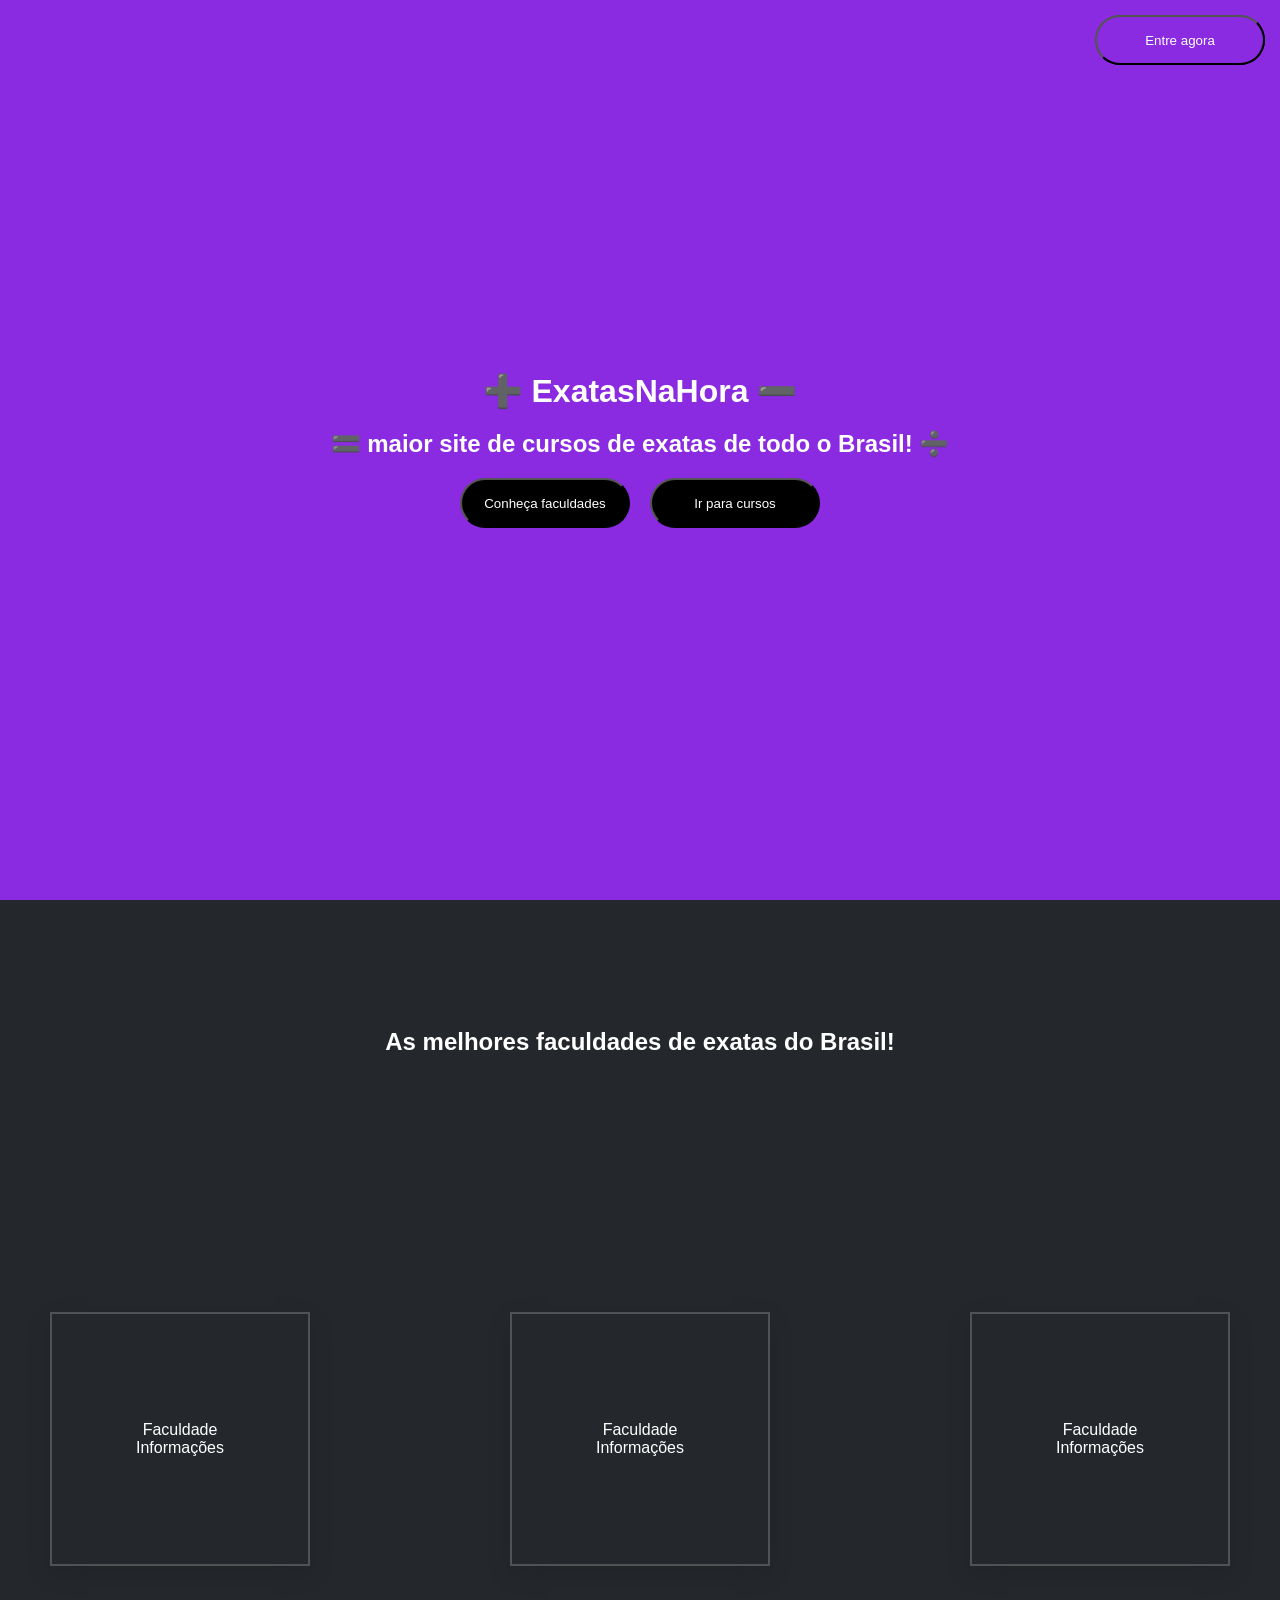
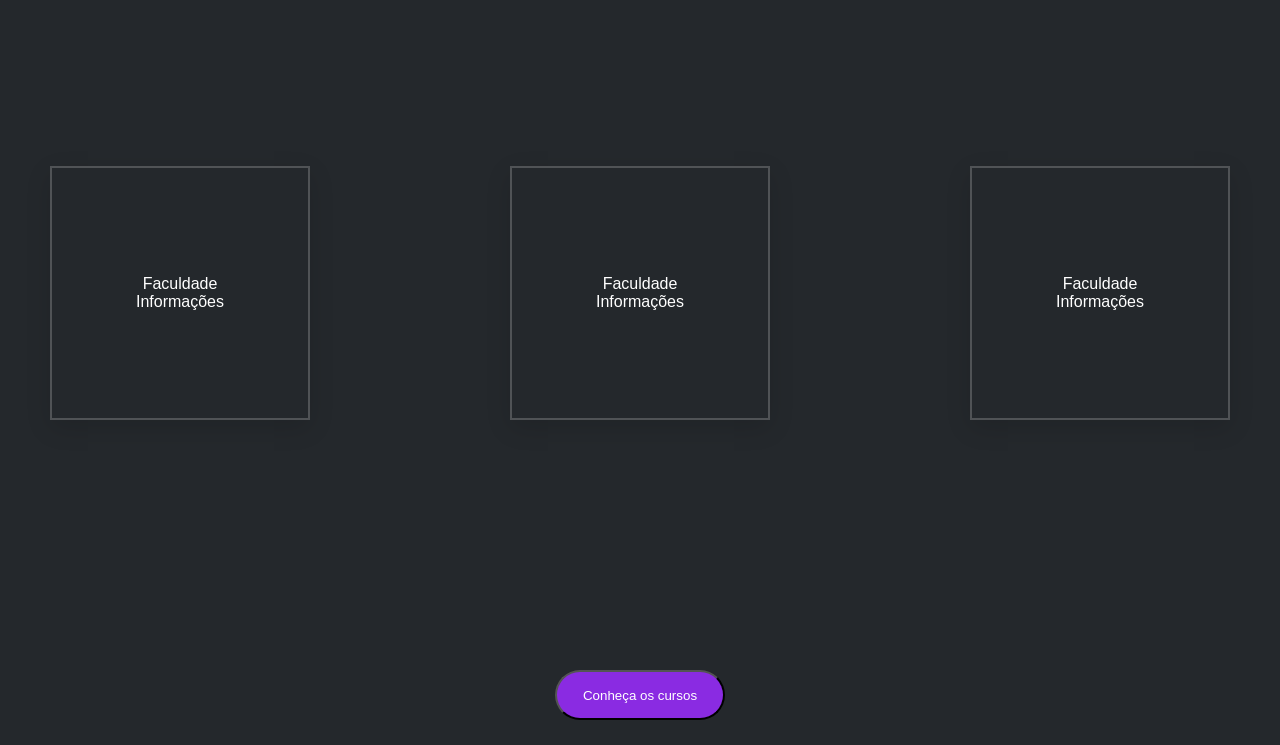
==== index.html @ 0550f42b "Vercionando site já começado" ====
<!DOCTYPE html>
<html lang="pt-br">
<head>
    <meta charset="UTF-8">
    <meta name="viewport" content="width=device-width, initial-scale=1.0">
    <title>ExatasNaHora</title>
    <link rel="stylesheet" href="style.css">
</head>
<body>
    <div class="inicio-index">
        <h1>&#x2795 ExatasNaHora &#x2796</h1>
        <h2>&#x1F7F0 maior site de cursos de exatas de todo o Brasil! &#x2797</h2>

        <div class="btns-inicio">
            <button onclick="rolarParaBaixo()" class="btn-para-lista-faculdades">Conheça faculdades</button>
            <button class="btn-para-login">Entre agora</button>
            <a href="cursos.html"><button onclick="rolarParaBaixo()" class="btn-para-cursos">Ir para cursos</button></a>
        </div>
    </div>

    <div id="destino"></div>

    <section class="seçao-faculdades">
        <h2>As melhores faculdades de exatas do Brasil!</h2>
        
        <div class="div-faculdades">
            <div class="div-cards-faculdades">
                <p>Faculdade</p>
                <p>Informações</p>
            </div>
            <div class="div-cards-faculdades">
                <p>Faculdade</p>
                <p>Informações</p>
            </div>
            <div class="div-cards-faculdades">
                <p>Faculdade</p>
                <p>Informações</p>
            </div>
            <div class="div-cards-faculdades">
                <p>Faculdade</p>
                <p>Informações</p>
            </div>
            <div class="div-cards-faculdades">
                <p>Faculdade</p>
                <p>Informações</p>
            </div>
            <div class="div-cards-faculdades">
                <p>Faculdade</p>
                <p>Informações</p>
            </div>
        </div>
    </section>

    <div class="fim-index">
        <div class="btns-fim">
            <a href="cursos.html"><button class="btn-conheca-cursos">Conheça os cursos</button></a>
            <button class="btn-para-login">Entre agora</button>
        </div>
    </div>

    <script src="script.js"></script>
</body>
</html>
---- style.css ----
/* Todos os elementos*/
*{
    margin: 0;
    padding: 0;
    color: white;
    font-family: 'Franklin Gothic Medium', 'Arial Narrow', Arial, sans-serif;
}
body{
    background-color: rgb(36, 40, 44);
}
/*-------------------------------------------------------INICIO E FIM-------------------------------------------------------*/
.inicio-index,
.inicio-cursos{
    display: flex;
    align-items: center;
    justify-content: center;
    flex-direction: column;
    gap: 20px;
    font-family: 'Franklin Gothic Medium', 'Arial Narrow', Arial, sans-serif;

    /* Faz com que o inicio roxo ocupe toda a tela*/
    width: 100%;
    min-height: 100vh;
    
    background-color: blueviolet;
}
.fim-index{
    display: flex;
    align-items: center;
    justify-content: center;
    margin-top: 250px;
    margin-bottom: 25px;
}
/*--------------------------------------------------------------------------------------------------------------------------*/


/*-------------------------------------------------------BOTÕES-------------------------------------------------------*/
.btns-inicio{
    display: flex;
    gap: 20px;
}
.btns-fim{
    display: flex;
    gap: 500px; 
}

.btns-inicio button,
.btns-fim button{
    width: 170px;
    height: 50px;
    border-radius: 50px;
    
}

.btn-para-lista-faculdades,
.btn-para-lista-cursos,
.btn-para-inicio,
.btn-para-cursos{
    background-color: black;
}

.btn-conheca-cursos,
.btn-para-login{
    background-color: blueviolet;
}

.btn-para-login{
    position: fixed;
    top: 15px;
    right: 15px;
}

/*--------------------------------------------------------------------------------------------------------------------*/


.seçao-faculdades h2,
.cursos h2{
    margin-top: 10% ;
    margin-bottom: 20%;
    text-align: center;
    flex-direction: column;  
}

.div-faculdades,
.div-cursos{
    display: flex;
    justify-content: center;
    align-items: center;
    flex-direction: row;
    /*Espaçamento entre os cards de 200px*/
    gap: 200px;
    /*Faz com que ocorra a quebra dos cards quando não cabe mais um sem ter que alterar os outros*/
    flex-wrap: wrap;
}
.div-cards-faculdades,
.div-cards-cursos{
    display: flex;
    align-items: center;
    justify-content: center;
    flex-direction: column;
    border: 2.5px solid rgba(255, 255, 255, 0.2);
    box-shadow: 0px 8px 24px rgba(0, 0, 0, 0.12);
    height: 250px;
    width: 20%;
}
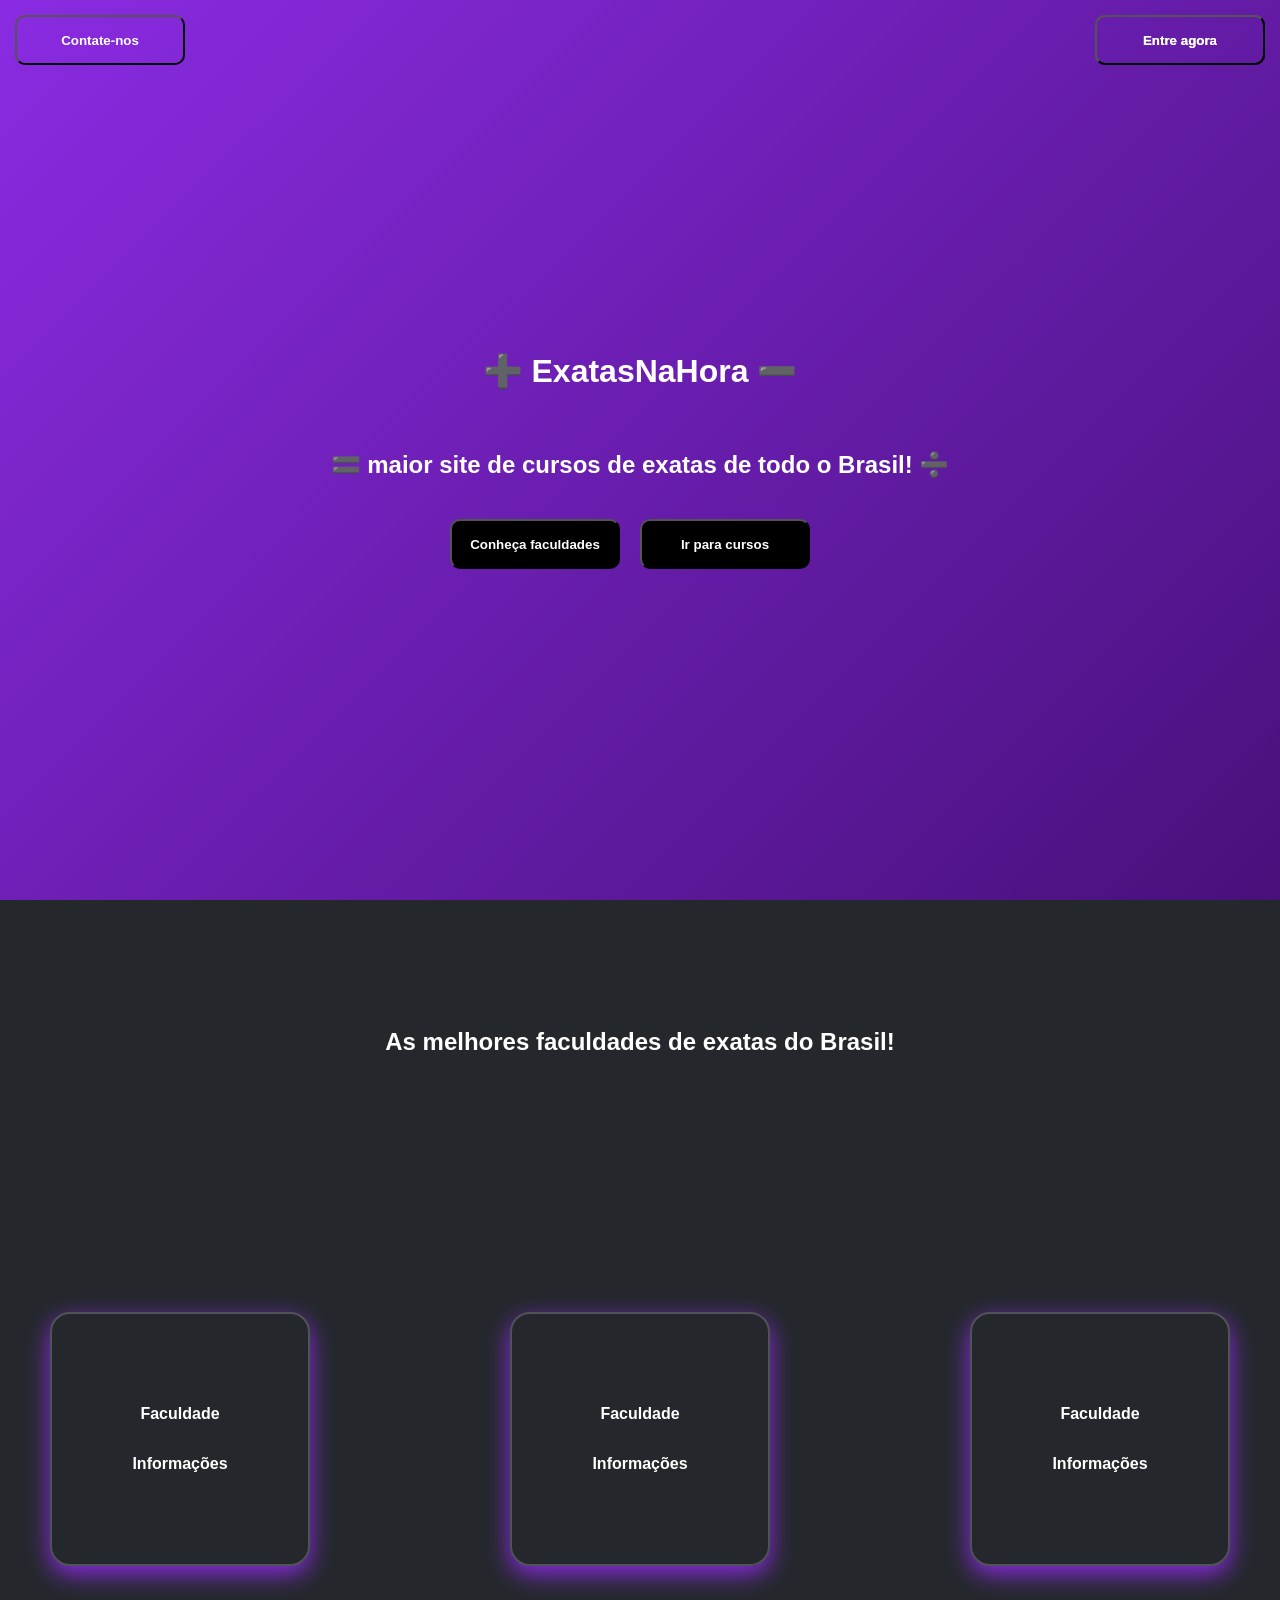
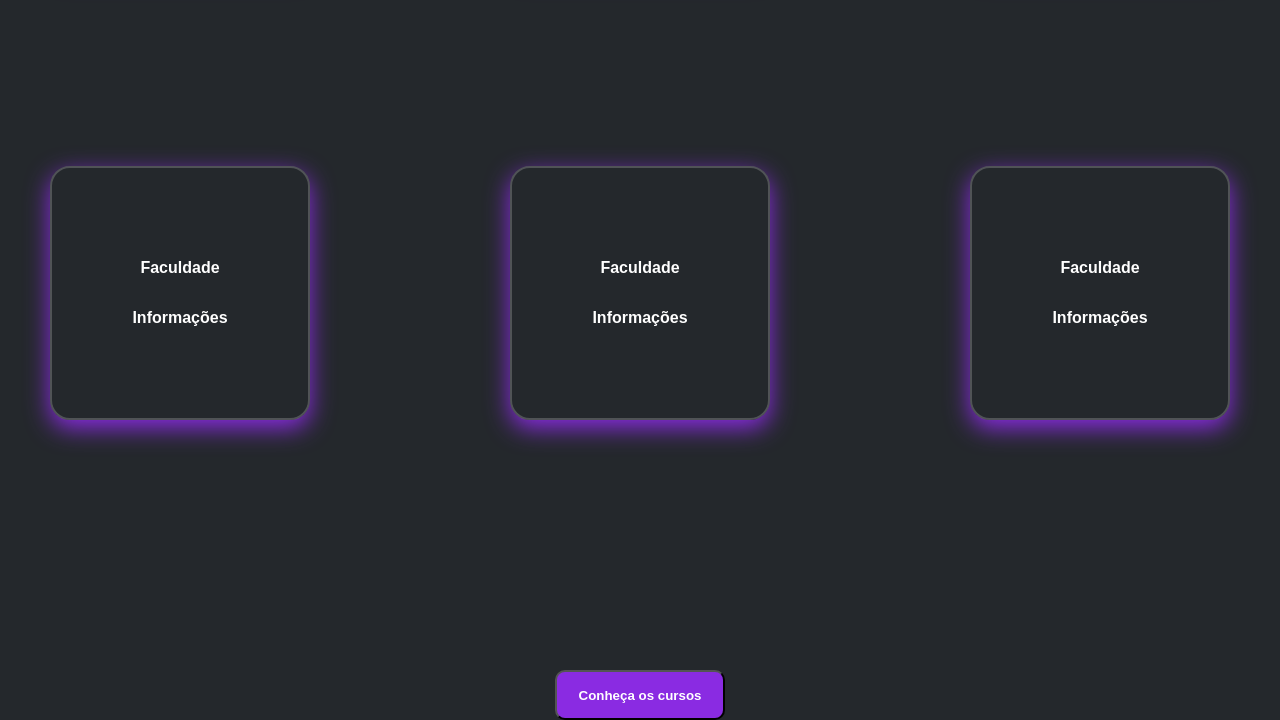
==== commit 6a943ef8: "Adicionado aba contato e inicio com gradiente móvel" ====
--- a/index.html
+++ b/index.html
@@ -5,6 +5,7 @@
     <meta name="viewport" content="width=device-width, initial-scale=1.0">
     <title>ExatasNaHora</title>
     <link rel="stylesheet" href="style.css">
+    <link rel="shortcut icon" href="images/EXATAS-NA-HORA.ico" type="image/x-icon">
 </head>
 <body>
     <div class="inicio-index">
@@ -15,6 +16,7 @@
             <button onclick="rolarParaBaixo()" class="btn-para-lista-faculdades">Conheça faculdades</button>
             <button class="btn-para-login">Entre agora</button>
             <a href="cursos.html"><button onclick="rolarParaBaixo()" class="btn-para-cursos">Ir para cursos</button></a>
+            <a href="contato.html"><button class="btn-para-contato">Contate-nos</button></a>
         </div>
     </div>
 
@@ -54,7 +56,7 @@
     <div class="fim-index">
         <div class="btns-fim">
             <a href="cursos.html"><button class="btn-conheca-cursos">Conheça os cursos</button></a>
-            <button class="btn-para-login">Entre agora</button>
+            <button class="btn-para-login">Entre agora</button> 
         </div>
     </div>
 
--- a/style.css
+++ b/style.css
@@ -1,16 +1,43 @@
 /* Todos os elementos*/
 *{
-    margin: 0;
-    padding: 0;
     color: white;
     font-family: 'Franklin Gothic Medium', 'Arial Narrow', Arial, sans-serif;
+    font-weight: bold;
 }
 body{
     background-color: rgb(36, 40, 44);
 }
+
+body, html{
+    margin: 0;
+    padding: 0;
+    width: 100%;
+    height: 100%;
+}
+.inicio-index,
+.inicio-cursos,
+.inicio-contato{
+    width: 100vw;
+    height: 100vh;
+    background: linear-gradient(-45deg, #8a2be2, #690bbb, #320758, #0000);
+    background-size: 400% 400%;
+    animation: moverGradiente 15s ease infinite;
+}
+@keyframes moverGradiente{
+    0% {
+        background-position: 0% 50%;
+    }
+    50% {
+        background-position: 100% 50%;
+    }
+    100%{
+        background-position: 0% 50%;
+    }
+}
 /*-------------------------------------------------------INICIO E FIM-------------------------------------------------------*/
 .inicio-index,
-.inicio-cursos{
+.inicio-cursos,
+.inicio-contato{
     display: flex;
     align-items: center;
     justify-content: center;
@@ -22,7 +49,7 @@
     width: 100%;
     min-height: 100vh;
     
-    background-color: blueviolet;
+    background-color: #8a2be2;
 }
 .fim-index{
     display: flex;
@@ -31,6 +58,7 @@
     margin-top: 250px;
     margin-bottom: 25px;
 }
+
 /*--------------------------------------------------------------------------------------------------------------------------*/
 
 
@@ -48,7 +76,7 @@
 .btns-fim button{
     width: 170px;
     height: 50px;
-    border-radius: 50px;
+    border-radius: 10px;
     
 }
 
@@ -59,9 +87,12 @@
     background-color: black;
 }
 
-.btn-conheca-cursos,
-.btn-para-login{
-    background-color: blueviolet;
+.btn-conheca-cursos{
+    background-color: #8a2be2;
+}
+.btn-para-login,
+.btn-para-contato{
+    background-color: transparent;
 }
 
 .btn-para-login{
@@ -69,10 +100,15 @@
     top: 15px;
     right: 15px;
 }
+.btn-para-contato{
+    position: fixed;
+    top: 15px;
+    left: 15px;
+}
 
 /*--------------------------------------------------------------------------------------------------------------------*/
 
-
+/*-------------------------------------------------------Cards-------------------------------------------------------*/
 .seçao-faculdades h2,
 .cursos h2{
     margin-top: 10% ;
@@ -99,8 +135,15 @@
     justify-content: center;
     flex-direction: column;
     border: 2.5px solid rgba(255, 255, 255, 0.2);
-    box-shadow: 0px 8px 24px rgba(0, 0, 0, 0.12);
+    box-shadow: 0px 8px 24px blueviolet;
     height: 250px;
     width: 20%;
+    border-radius: 20px;
 }
-
+.div-cards-faculdades:hover,
+.div-cards-cursos:hover{
+   transform: translateY(-10px);
+   transition: 0.7s;
+   box-shadow: 20px 8px 24px rgb(83, 26, 136);
+}
+/*--------------------------------------------------------------------------------------------------------------------*/
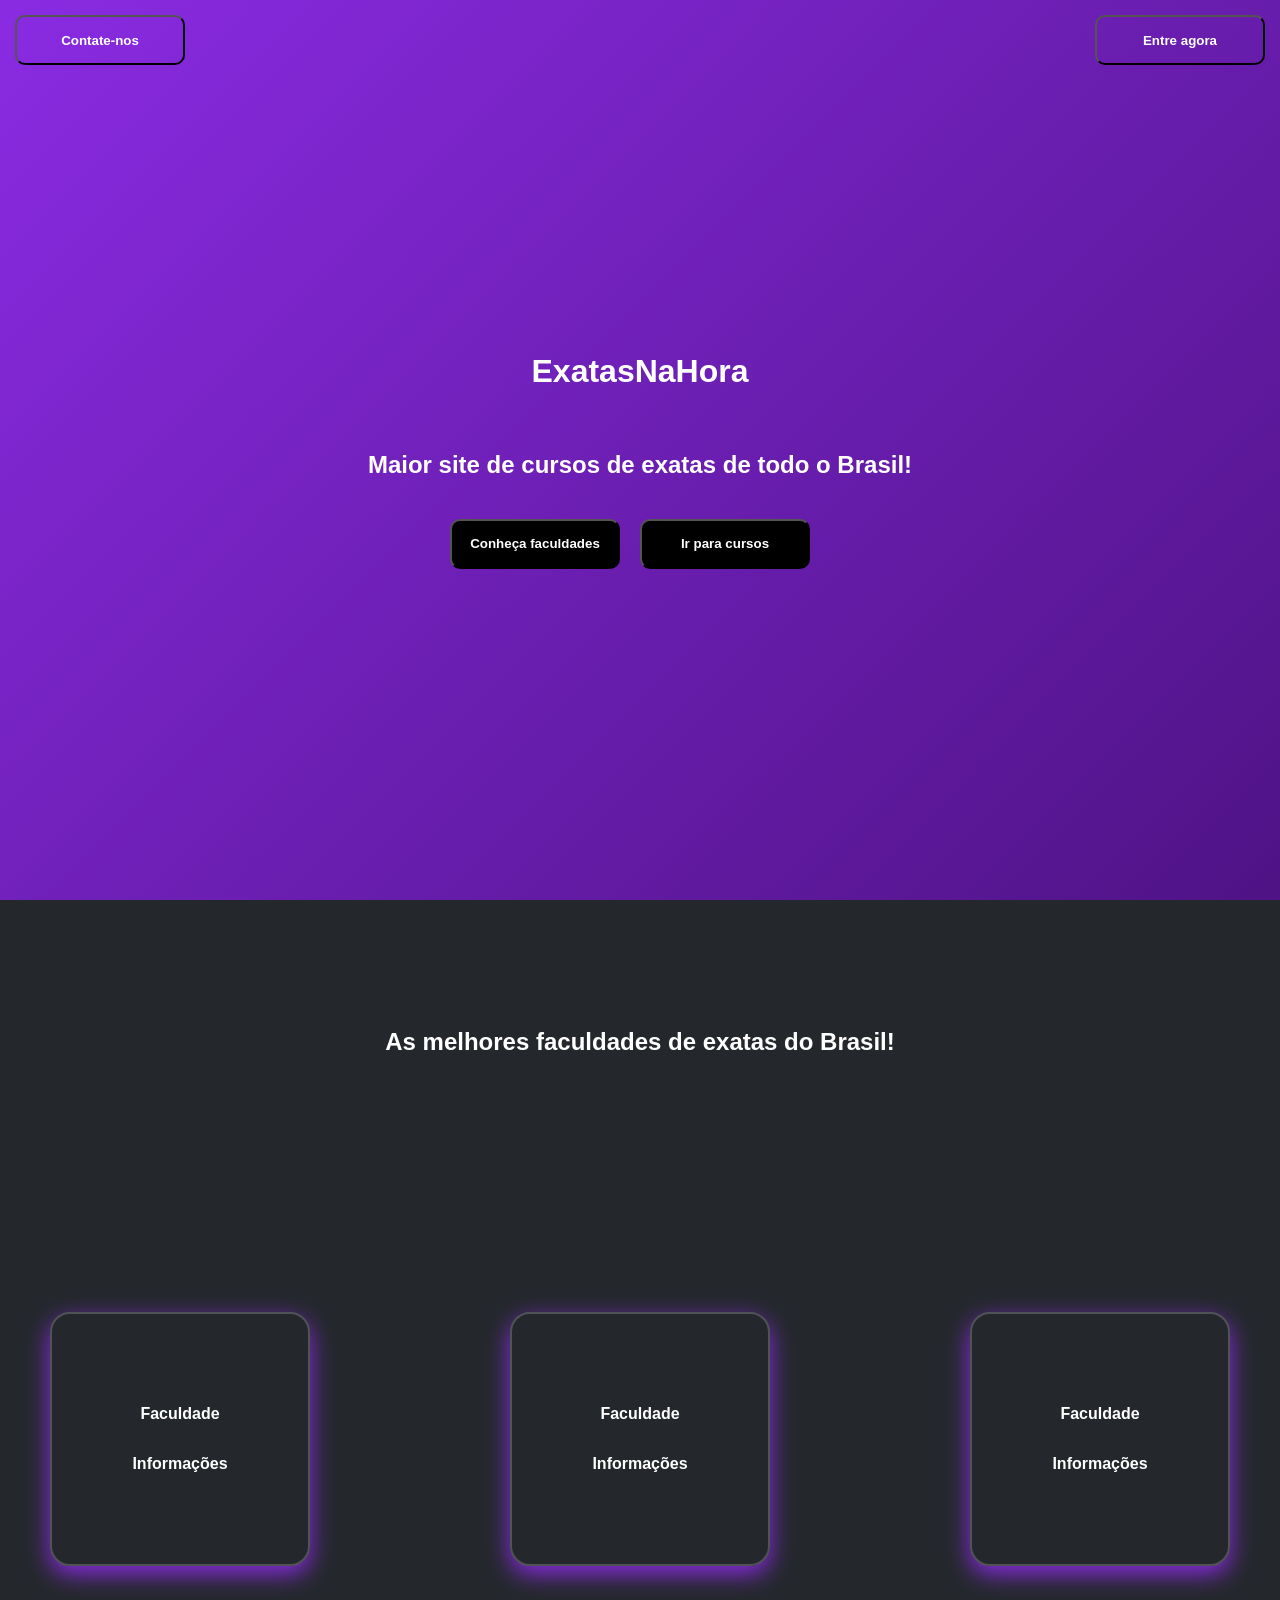
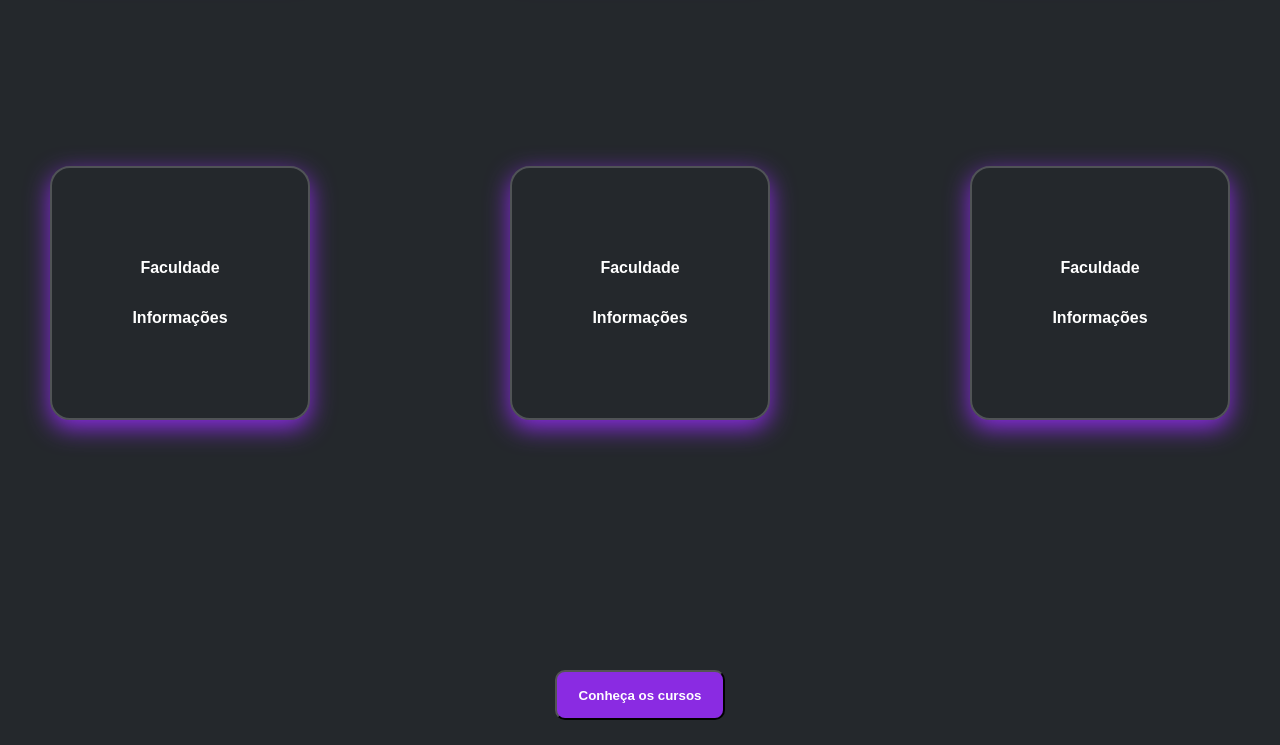
==== commit 4c06818b: "Aba suporte tecnicamente pronta(sem js firme)" ====
--- a/index.html
+++ b/index.html
@@ -9,8 +9,8 @@
 </head>
 <body>
     <div class="inicio-index">
-        <h1>&#x2795 ExatasNaHora &#x2796</h1>
-        <h2>&#x1F7F0 maior site de cursos de exatas de todo o Brasil! &#x2797</h2>
+        <h1>ExatasNaHora</h1>
+        <h2>Maior site de cursos de exatas de todo o Brasil!</h2>
 
         <div class="btns-inicio">
             <button onclick="rolarParaBaixo()" class="btn-para-lista-faculdades">Conheça faculdades</button>
@@ -56,10 +56,9 @@
     <div class="fim-index">
         <div class="btns-fim">
             <a href="cursos.html"><button class="btn-conheca-cursos">Conheça os cursos</button></a>
-            <button class="btn-para-login">Entre agora</button> 
         </div>
     </div>
-
+    
     <script src="script.js"></script>
 </body>
 </html>
--- a/style.css
+++ b/style.css
@@ -1,25 +1,20 @@
 /* Todos os elementos*/
 *{
-    color: white;
+    
     font-family: 'Franklin Gothic Medium', 'Arial Narrow', Arial, sans-serif;
     font-weight: bold;
 }
 body{
     background-color: rgb(36, 40, 44);
-}
-
-body, html{
+    color: white;
     margin: 0;
-    padding: 0;
-    width: 100%;
-    height: 100%;
 }
 .inicio-index,
 .inicio-cursos,
 .inicio-contato{
     width: 100vw;
     height: 100vh;
-    background: linear-gradient(-45deg, #8a2be2, #690bbb, #320758, #0000);
+    background: linear-gradient(-45deg, #7622c4b0, #690bbba9, #320758e4, #0000);
     background-size: 400% 400%;
     animation: moverGradiente 15s ease infinite;
 }
@@ -63,6 +58,9 @@
 
 
 /*-------------------------------------------------------BOTÕES-------------------------------------------------------*/
+button{
+    color: white;
+}
 .btns-inicio{
     display: flex;
     gap: 20px;
@@ -82,6 +80,7 @@
 
 .btn-para-lista-faculdades,
 .btn-para-lista-cursos,
+.btn-para-lista-contato,
 .btn-para-inicio,
 .btn-para-cursos{
     background-color: black;
@@ -105,7 +104,16 @@
     top: 15px;
     left: 15px;
 }
-
+.btn-para-lista-faculdades:hover:hover,
+.btn-para-lista-cursos:hover,
+.btn-para-lista-contato:hover,:hover
+.btn-para-inicio:hover,
+.btn-para-cursos:hover,
+.btn-para-login:hover,
+.btn-para-contato:hover{
+    transform: translateY(-10px);
+    transition: 1.5s;
+}
 /*--------------------------------------------------------------------------------------------------------------------*/
 
 /*-------------------------------------------------------Cards-------------------------------------------------------*/
@@ -141,9 +149,97 @@
     border-radius: 20px;
 }
 .div-cards-faculdades:hover,
-.div-cards-cursos:hover{
+.div-cards-cursos:hover,
+.contato-apps:hover{
    transform: translateY(-10px);
    transition: 0.7s;
    box-shadow: 20px 8px 24px rgb(83, 26, 136);
 }
-/*--------------------------------------------------------------------------------------------------------------------*/+
+/*--------------------------------------------------------------------------------------------------------------------*/
+.contato{
+    display: flex;
+    flex-direction: column;
+    height: auto;
+    width: 500px;
+    /* Margem superior 30%, esquerda e direita automática(para centralizar) e inferior 30%*/
+    margin: 10% auto 10%;
+
+}
+.contato:hover{
+    transition: 1.5s;
+}
+.contato ul, li{
+    margin-bottom: 30px;
+    align-items: center;
+    gap: 20px;
+    flex-direction: column;
+}
+.contato-apps{
+    display: flex;
+    height: auto;
+    width: auto;
+    cursor: pointer;
+    flex-direction: row;
+    color: white;
+}
+label{
+    display: inline-block;
+    font: 50px;
+    margin-left: 25px;
+    width: 75px;
+}
+input{
+    width: 700px;
+    height: 50px;
+    gap: 20px;
+    color: white;
+    background-color: rgb(36, 40, 44)
+}
+input:focus{
+    transition: 1s;
+    transform: translateY(-10px);
+    background-color: #8a2be2;
+}
+input:focus::placeholder{
+    color: white;
+}
+a{
+    text-decoration: none;
+}
+.descricao{
+    width: 700px;
+    height: 200px;
+    gap: 20px;
+    color: black;
+}
+.enviar-suporte{
+    background-color: #8a2be2;
+    height: 50px;
+    width: 100px;
+    cursor: pointer;
+}
+.enviar-suporte:hover{
+    background-color: #892be2a3;
+}
+.img-icons{
+    width: 100px;
+    height: 100px;
+
+}
+.p-icons{
+    display: flex;
+    align-items: center;
+    justify-content: center;
+    width: 250px;
+    font-size: large;
+}
+.suporte{
+    display: flex;
+    gap: 20px;
+    flex-direction: column;
+}
+.h1-suportecontato{
+    text-align: center;
+    margin-top: 250px;
+}
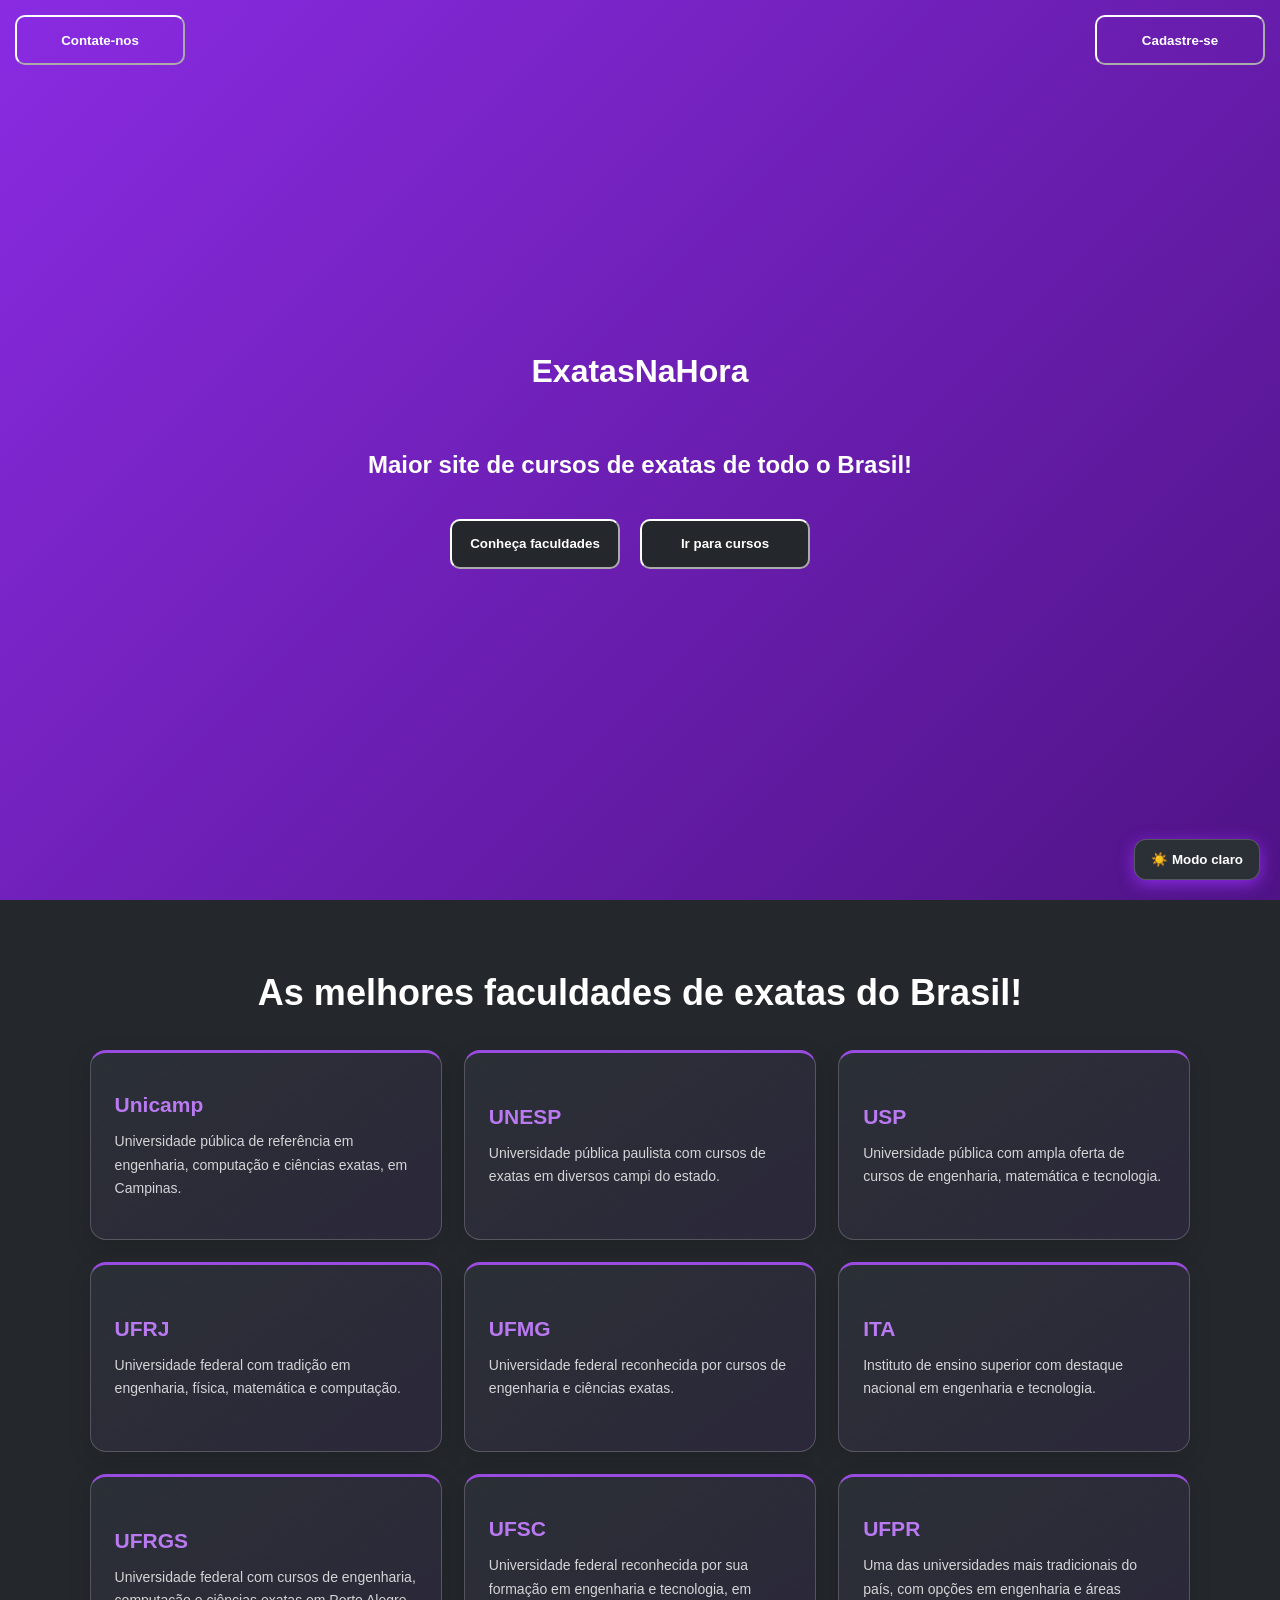
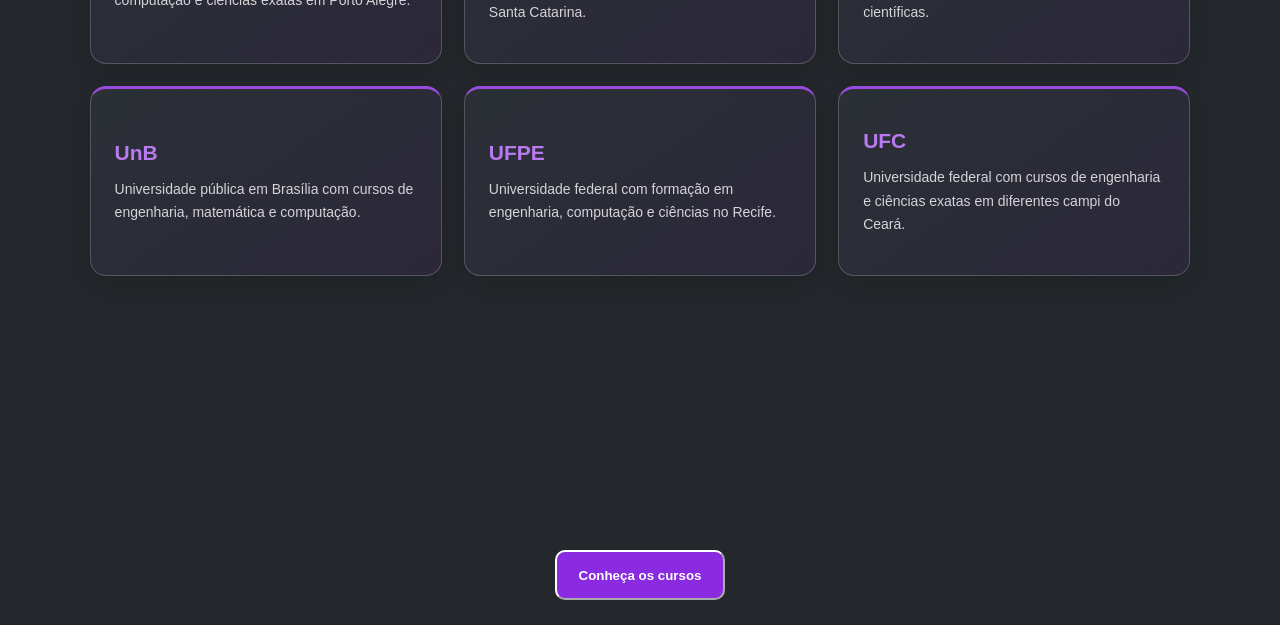
==== commit 677035a5: "modo escuro, modal, lista to doo" ====
--- a/index.html
+++ b/index.html
@@ -8,13 +8,16 @@
     <link rel="shortcut icon" href="images/EXATAS-NA-HORA.ico" type="image/x-icon">
 </head>
 <body>
+    <button class="btn-tema" type="button">
+        ☀️ Modo claro
+    </button>
     <div class="inicio-index">
         <h1>ExatasNaHora</h1>
         <h2>Maior site de cursos de exatas de todo o Brasil!</h2>
 
         <div class="btns-inicio">
             <button onclick="rolarParaBaixo()" class="btn-para-lista-faculdades">Conheça faculdades</button>
-            <button class="btn-para-login">Entre agora</button>
+            <button type="button" class="btn-para-login">Cadastre-se</button>
             <a href="cursos.html"><button onclick="rolarParaBaixo()" class="btn-para-cursos">Ir para cursos</button></a>
             <a href="contato.html"><button class="btn-para-contato">Contate-nos</button></a>
         </div>
@@ -27,28 +30,52 @@
         
         <div class="div-faculdades">
             <div class="div-cards-faculdades">
-                <p>Faculdade</p>
-                <p>Informações</p>
+                <p>Unicamp</p>
+                <p>Universidade pública de referência em engenharia, computação e ciências exatas, em Campinas.</p>
             </div>
             <div class="div-cards-faculdades">
-                <p>Faculdade</p>
-                <p>Informações</p>
+                <p>UNESP</p>
+                <p>Universidade pública paulista com cursos de exatas em diversos campi do estado.</p>
             </div>
             <div class="div-cards-faculdades">
-                <p>Faculdade</p>
-                <p>Informações</p>
+                <p>USP</p>
+                <p>Universidade pública com ampla oferta de cursos de engenharia, matemática e tecnologia.</p>
             </div>
             <div class="div-cards-faculdades">
-                <p>Faculdade</p>
-                <p>Informações</p>
+                <p>UFRJ</p>
+                <p>Universidade federal com tradição em engenharia, física, matemática e computação.</p>
             </div>
             <div class="div-cards-faculdades">
-                <p>Faculdade</p>
-                <p>Informações</p>
+                <p>UFMG</p>
+                <p>Universidade federal reconhecida por cursos de engenharia e ciências exatas.</p>
             </div>
             <div class="div-cards-faculdades">
-                <p>Faculdade</p>
-                <p>Informações</p>
+                <p>ITA</p>
+                <p>Instituto de ensino superior com destaque nacional em engenharia e tecnologia.</p>
+            </div>
+            <div class="div-cards-faculdades">
+                <p>UFRGS</p>
+                <p>Universidade federal com cursos de engenharia, computação e ciências exatas em Porto Alegre.</p>
+            </div>
+            <div class="div-cards-faculdades">
+                <p>UFSC</p>
+                <p>Universidade federal reconhecida por sua formação em engenharia e tecnologia, em Santa Catarina.</p>
+            </div>
+            <div class="div-cards-faculdades">
+                <p>UFPR</p>
+                <p>Uma das universidades mais tradicionais do país, com opções em engenharia e áreas científicas.</p>
+            </div>
+            <div class="div-cards-faculdades">
+                <p>UnB</p>
+                <p>Universidade pública em Brasília com cursos de engenharia, matemática e computação.</p>
+            </div>
+            <div class="div-cards-faculdades">
+                <p>UFPE</p>
+                <p>Universidade federal com formação em engenharia, computação e ciências no Recife.</p>
+            </div>
+            <div class="div-cards-faculdades">
+                <p>UFC</p>
+                <p>Universidade federal com cursos de engenharia e ciências exatas em diferentes campi do Ceará.</p>
             </div>
         </div>
     </section>
@@ -58,6 +85,53 @@
             <a href="cursos.html"><button class="btn-conheca-cursos">Conheça os cursos</button></a>
         </div>
     </div>
+
+    <dialog class="modal-cadastro" aria-labelledby="titulo-cadastro">
+        <div class="modal-cadastro-conteudo">
+            <button class="modal-cadastro-fechar" type="button" aria-label="Fechar cadastro">&times;</button>
+            <p class="modal-cadastro-destaque">ExatasNaHora</p>
+            <h2 id="titulo-cadastro">Crie sua conta</h2>
+            <p class="modal-cadastro-descricao">Preencha seus dados para começar.</p>
+
+            <form class="formulario-cadastro">
+                <div class="campo-cadastro">
+                    <label for="cadastro-nome">Nome</label>
+                    <input type="text" id="cadastro-nome" name="nome" autocomplete="name" placeholder="Seu nome completo" required>
+                </div>
+                <div class="campo-cadastro">
+                    <label for="cadastro-email">E-mail</label>
+                    <input type="email" id="cadastro-email" name="email" autocomplete="email" placeholder="voce@exemplo.com" required>
+                </div>
+                <div class="campo-cadastro">
+                    <label for="cadastro-faculdade">Faculdade desejada</label>
+                    <input type="text" id="cadastro-faculdade" name="faculdade" list="faculdades-exatas" placeholder="Digite ou escolha uma faculdade" autocomplete="organization" required>
+                    <datalist id="faculdades-exatas">
+                        <option value="Unicamp">
+                        <option value="Unicampo">
+                        <option value="UNESP">
+                        <option value="USP">
+                        <option value="UFRJ">
+                        <option value="UFMG">
+                        <option value="UFPR">
+                        <option value="UFRGS">
+                        <option value="UFSC">
+                        <option value="UnB">
+                        <option value="ITA">
+                        <option value="UFABC">
+                        <option value="UTFPR">
+                        <option value="PUC-Rio">
+                        <option value="PUC-SP">
+                    </datalist>
+                </div>
+                <div class="campo-cadastro">
+                    <label for="cadastro-senha">Senha</label>
+                    <input type="password" id="cadastro-senha" name="senha" autocomplete="new-password" minlength="8" placeholder="Mínimo de 8 caracteres" required>
+                </div>
+                <button class="btn-enviar-cadastro" type="submit">Criar conta</button>
+                <p class="cadastro-aviso" role="status" aria-live="polite"></p>
+            </form>
+        </div>
+    </dialog>
     
     <script src="script.js"></script>
 </body>
--- a/style.css
+++ b/style.css
@@ -1,3 +1,29 @@
+:root {
+    color-scheme: dark;
+    --cor-fundo: rgb(36, 40, 44);
+    --cor-texto: #ffffff;
+    --cor-superficie: #2b3036;
+    --cor-borda: rgba(255, 255, 255, 0.2);
+    --cor-sombra: blueviolet;
+    --cor-sombra-hover: rgb(83, 26, 136);
+    --cor-input-fundo: rgb(36, 40, 44);
+    --cor-input-texto: #ffffff;
+    --cor-borda-input: #656b72;
+}
+
+html[data-tema="claro"] {
+    color-scheme: light;
+    --cor-fundo: #f4f1f8;
+    --cor-texto: #27232d;
+    --cor-superficie: #ffffff;
+    --cor-borda: rgba(54, 39, 70, 0.2);
+    --cor-sombra: rgba(94, 45, 143, 0.22);
+    --cor-sombra-hover: rgba(83, 26, 136, 0.35);
+    --cor-input-fundo: #ffffff;
+    --cor-input-texto: #27232d;
+    --cor-borda-input: #b9afc5;
+}
+
 /* Todos os elementos*/
 *{
     
@@ -5,9 +31,10 @@
     font-weight: bold;
 }
 body{
-    background-color: rgb(36, 40, 44);
-    color: white;
-    margin: 0;
+    margin: 0;
+    transition: background-color 0.25s ease, color 0.25s ease;
+    background-color: var(--cor-fundo);
+    color: var(--cor-texto);
 }
 .inicio-index,
 .inicio-cursos,
@@ -46,7 +73,9 @@
     
     background-color: #8a2be2;
 }
-.fim-index{
+.fim-index,
+.fim-cursos,
+.fim-contato{
     display: flex;
     align-items: center;
     justify-content: center;
@@ -59,7 +88,7 @@
 
 /*-------------------------------------------------------BOTÕES-------------------------------------------------------*/
 button{
-    color: white;
+    color: var(--cor-input-texto);
 }
 .btns-inicio{
     display: flex;
@@ -75,7 +104,6 @@
     width: 170px;
     height: 50px;
     border-radius: 10px;
-    
 }
 
 .btn-para-lista-faculdades,
@@ -83,10 +111,12 @@
 .btn-para-lista-contato,
 .btn-para-inicio,
 .btn-para-cursos{
-    background-color: black;
-}
-
-.btn-conheca-cursos{
+    color: var(--cor-input-texto);
+    background-color: var(--cor-input-fundo);
+}
+
+.btn-conheca-cursos,
+.btn-voltar-index{
     background-color: #8a2be2;
 }
 .btn-para-login,
@@ -142,8 +172,9 @@
     align-items: center;
     justify-content: center;
     flex-direction: column;
-    border: 2.5px solid rgba(255, 255, 255, 0.2);
-    box-shadow: 0px 8px 24px blueviolet;
+    border: 2.5px solid var(--cor-borda);
+    box-shadow: 0px 8px 24px var(--cor-sombra);
+    background-color: var(--cor-superficie);
     height: 250px;
     width: 20%;
     border-radius: 20px;
@@ -154,6 +185,128 @@
    transform: translateY(-10px);
    transition: 0.7s;
    box-shadow: 20px 8px 24px rgb(83, 26, 136);
+   box-shadow: 20px 8px 24px var(--cor-sombra-hover);
+
+}
+
+.curso-card-abrir {
+    display: flex;
+    width: 100%;
+    height: 100%;
+    padding: 20px;
+    flex-direction: column;
+    align-items: center;
+    justify-content: center;
+    gap: 12px;
+    color: var(--cor-texto);
+    background: transparent;
+    border: 0;
+    border-radius: inherit;
+    cursor: pointer;
+    font: inherit;
+}
+.curso-card-abrir p {
+    margin: 0;
+    text-align: center;
+}
+.curso-card-abrir .curso-titulo {
+    font-size: 18px;
+    line-height: 1.3;
+}
+.curso-card-abrir .curso-descricao {
+    opacity: 0.75;
+    font-size: 14px;
+    font-weight: normal;
+    line-height: 1.5;
+}
+.curso-card-abrir:hover {
+    color: #c99af1;
+}
+.curso-card-abrir:focus-visible,
+.confirmacao-curso button:focus-visible,
+.btn-remover-curso:focus-visible {
+    outline: 2px solid #b979f1;
+    outline-offset: 3px;
+}
+.confirmacao-curso {
+    display: flex;
+    height: 100%;
+    padding: 20px;
+    flex-direction: column;
+    align-items: center;
+    justify-content: center;
+    gap: 12px;
+    text-align: center;
+}
+.confirmacao-curso[hidden] {
+    display: none;
+}
+.confirmacao-curso p {
+    margin: 0 0 8px;
+}
+.confirmacao-curso button,
+.btn-remover-curso {
+    min-height: 38px;
+    padding: 8px 14px;
+    border: 1px solid var(--cor-borda);
+    border-radius: 9px;
+    cursor: pointer;
+    font: inherit;
+}
+.btn-adicionar-curso {
+    color: #ffffff;
+    background-color: #7622c4;
+}
+.btn-cancelar-curso,
+.btn-remover-curso {
+    color: var(--cor-texto);
+    background-color: var(--cor-input-fundo);
+}
+.lista-cursos-salvos {
+    width: min(900px, calc(100% - 40px));
+    margin: 100px auto 0;
+    padding: 24px;
+    color: var(--cor-texto);
+    background-color: var(--cor-superficie);
+    border: 1px solid var(--cor-borda);
+    border-radius: 18px;
+    box-shadow: 0 8px 24px var(--cor-sombra);
+}
+.lista-cursos-salvos h2 {
+    margin: 0 0 18px;
+}
+.lista-cursos-vazia,
+.lista-cursos-aviso {
+    margin: 0;
+}
+.lista-cursos-itens {
+    display: grid;
+    gap: 10px;
+    margin: 0;
+    padding: 0;
+    list-style: none;
+}
+.lista-cursos-itens li {
+    display: flex;
+    min-height: 48px;
+    margin: 0;
+    padding: 8px 12px;
+    align-items: center;
+    justify-content: space-between;
+    gap: 16px;
+    background-color: var(--cor-input-fundo);
+    border: 1px solid var(--cor-borda);
+    border-radius: 10px;
+}
+.lista-cursos-aviso:not(:empty) {
+    margin-top: 12px;
+    color: #b979f1;
+}
+@media (max-width: 600px) {
+    .lista-cursos-salvos {
+        box-sizing: border-box;
+        padding: 18px;
+    }
 }
 
 /*--------------------------------------------------------------------------------------------------------------------*/
@@ -182,6 +335,8 @@
     cursor: pointer;
     flex-direction: row;
     color: white;
+    color: var(--cor-texto);
+
 }
 label{
     display: inline-block;
@@ -193,8 +348,9 @@
     width: 700px;
     height: 50px;
     gap: 20px;
-    color: white;
-    background-color: rgb(36, 40, 44)
+    color: var(--cor-input-texto);
+    background-color: var(--cor-input-fundo);
+    border: 1px solid var(--cor-borda-input);
 }
 input:focus{
     transition: 1s;
@@ -211,7 +367,9 @@
     width: 700px;
     height: 200px;
     gap: 20px;
-    color: black;
+    color: var(--cor-input-texto);
+    background-color: var(--cor-input-fundo);
+    border: 1px solid var(--cor-borda-input);
 }
 .enviar-suporte{
     background-color: #8a2be2;
@@ -242,4 +400,206 @@
 .h1-suportecontato{
     text-align: center;
     margin-top: 250px;
+}
+
+.btn-tema {
+    position: fixed;
+    right: 20px;
+    bottom: 20px;
+    z-index: 1000;
+    padding: 12px 16px;
+    border: 1px solid var(--cor-borda);
+    border-radius: 12px;
+    background-color: var(--cor-superficie);
+    color: var(--cor-texto);
+    box-shadow: 0 4px 16px var(--cor-sombra);
+    cursor: pointer;
+    transition: background-color 0.25s ease, color 0.25s ease, transform 0.2s ease;
+}
+.btn-tema:hover {
+    transform: translateY(-3px);
+}
+
+.modal-cadastro {
+    width: min(440px, calc(100% - 40px));
+    max-height: calc(100% - 40px);
+    padding: 0;
+    overflow-y: auto;
+    color: var(--cor-texto);
+    background-color: var(--cor-superficie);
+    border: 1px solid var(--cor-borda);
+    border-radius: 20px;
+    box-shadow: 0 20px 70px rgba(0, 0, 0, 0.45);
+}
+.modal-cadastro::backdrop {
+    background: rgba(13, 9, 20, 0.62);
+    backdrop-filter: blur(7px);
+}
+.modal-cadastro-conteudo {
+    position: relative;
+    padding: 36px;
+}
+.modal-cadastro-fechar {
+    position: absolute;
+    top: 14px;
+    right: 16px;
+    width: 36px;
+    height: 36px;
+    padding: 0;
+    color: var(--cor-texto);
+    background: transparent;
+    border: 1px solid var(--cor-borda);
+    border-radius: 50%;
+    font-size: 25px;
+    line-height: 1;
+    cursor: pointer;
+}
+.modal-cadastro-destaque {
+    margin: 0 0 8px;
+    color: #b979f1;
+}
+.modal-cadastro h2 {
+    margin: 0;
+    font-size: 28px;
+}
+.modal-cadastro-descricao {
+    margin: 8px 0 24px;
+    color: var(--cor-texto);
+    opacity: 0.75;
+}
+.formulario-cadastro {
+    display: flex;
+    flex-direction: column;
+    gap: 16px;
+}
+.campo-cadastro {
+    display: flex;
+    flex-direction: column;
+    gap: 7px;
+}
+.campo-cadastro label {
+    width: auto;
+    margin: 0;
+    font-size: 14px;
+}
+.campo-cadastro input {
+    box-sizing: border-box;
+    width: 100%;
+    height: 46px;
+    padding: 0 12px;
+    color: var(--cor-input-texto);
+    background-color: var(--cor-input-fundo);
+    border: 1px solid var(--cor-borda-input);
+    border-radius: 9px;
+    font: inherit;
+}
+.campo-cadastro input:focus {
+    transform: none;
+    background-color: var(--cor-input-fundo);
+    outline: 2px solid #8a2be2;
+    outline-offset: 1px;
+}
+.campo-cadastro input:focus::placeholder {
+    color: var(--cor-input-texto);
+}
+.btn-enviar-cadastro {
+    min-height: 48px;
+    color: #ffffff;
+    background-color: #7622c4;
+    border: 0;
+    border-radius: 10px;
+    font: inherit;
+    cursor: pointer;
+    transition: background-color 0.2s ease, transform 0.2s ease;
+}
+.btn-enviar-cadastro:hover {
+    background-color: #5f159f;
+    transform: translateY(-2px);
+}
+.cadastro-aviso {
+    margin: 0;
+    color: #b979f1;
+    font-size: 14px;
+    line-height: 1.5;
+}
+.cadastro-aviso:empty {
+    display: none;
+}
+@media (max-width: 480px) {
+    .modal-cadastro-conteudo {
+        padding: 32px 24px 24px;
+    }
+}
+
+.seçao-faculdades {
+    box-sizing: border-box;
+    width: 100%;
+    padding: 72px 7vw 24px;
+}
+.seçao-faculdades h2 {
+    margin: 0 0 36px;
+    font-size: clamp(24px, 3vw, 36px);
+}
+.div-faculdades {
+    display: grid;
+    width: min(1120px, 100%);
+    margin: 0 auto;
+    grid-template-columns: repeat(3, minmax(0, 1fr));
+    gap: 22px;
+}
+.div-cards-faculdades {
+    box-sizing: border-box;
+    width: 100%;
+    min-height: 190px;
+    height: auto;
+    padding: 26px 24px;
+    align-items: flex-start;
+    justify-content: center;
+    gap: 12px;
+    border: 1px solid var(--cor-borda);
+    border-top: 3px solid #9a4be0;
+    border-radius: 16px;
+    background: linear-gradient(145deg, var(--cor-superficie), rgba(138, 43, 226, 0.08));
+    box-shadow: 0 8px 24px rgba(0, 0, 0, 0.14);
+    transition: transform 0.25s ease, box-shadow 0.25s ease, border-color 0.25s ease;
+}
+.div-cards-faculdades p {
+    margin: 0;
+}
+.div-cards-faculdades p:first-child {
+    color: #b979f1;
+    font-size: 21px;
+    line-height: 1.25;
+}
+.div-cards-faculdades p:last-child {
+    color: var(--cor-texto);
+    font-size: 14px;
+    font-weight: normal;
+    line-height: 1.65;
+    opacity: 0.8;
+}
+.div-cards-faculdades:hover {
+    transform: translateY(-5px);
+    border-color: rgba(185, 121, 241, 0.55);
+    box-shadow: 0 14px 30px var(--cor-sombra-hover);
+}
+@media (max-width: 800px) {
+    .div-faculdades {
+        grid-template-columns: repeat(2, minmax(0, 1fr));
+    }
+}
+@media (max-width: 520px) {
+    .seçao-faculdades {
+        padding: 52px 20px 16px;
+    }
+    .seçao-faculdades h2 {
+        margin-bottom: 26px;
+    }
+    .div-faculdades {
+        grid-template-columns: 1fr;
+        gap: 16px;
+    }
+    .div-cards-faculdades {
+        min-height: 155px;
+    }
 }
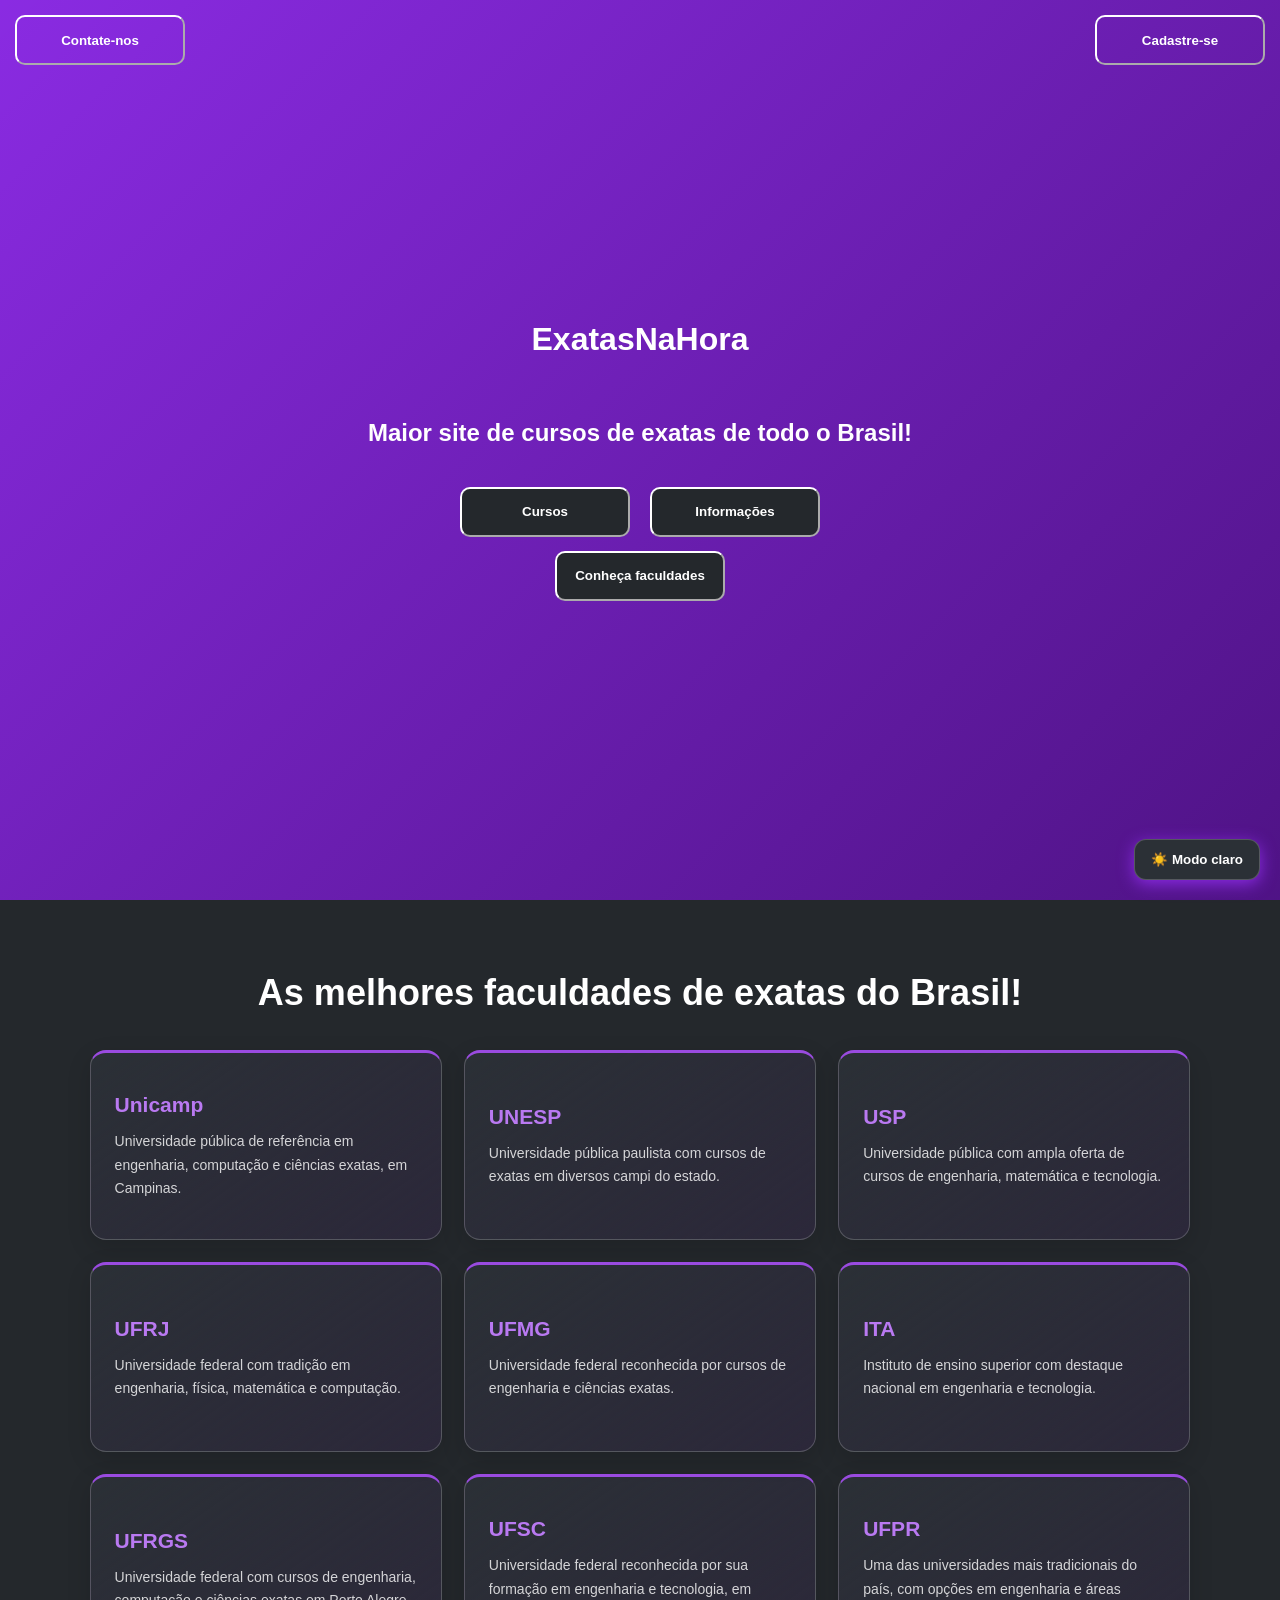
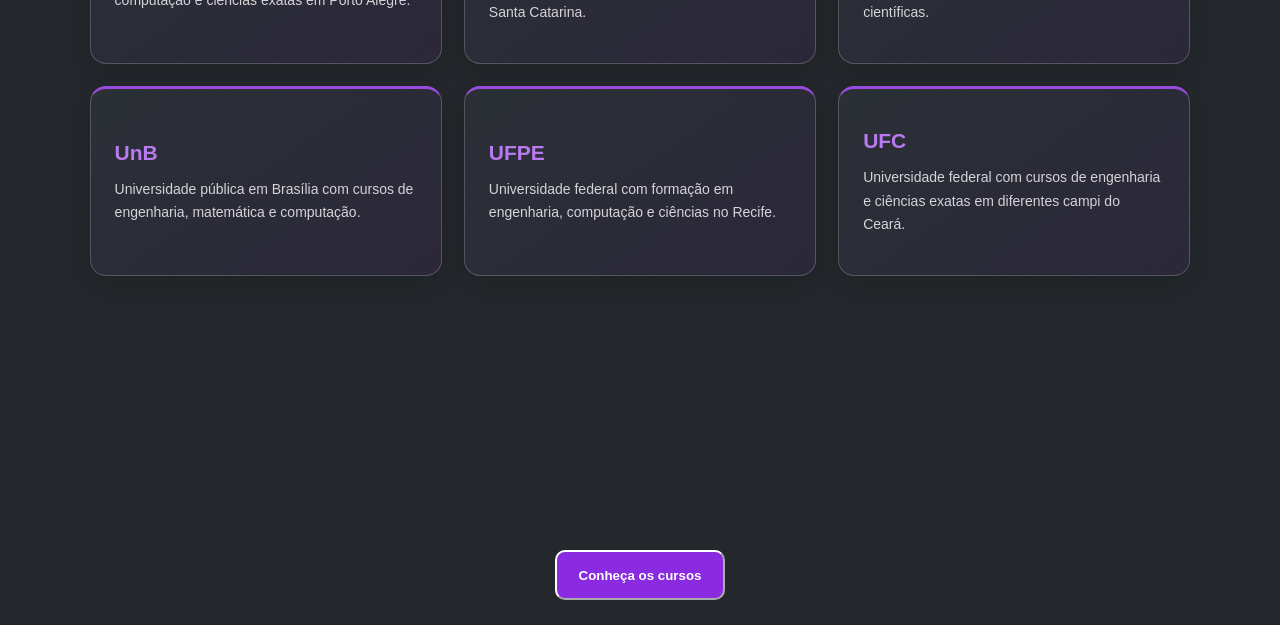
==== commit 24565dd7: "adicionado HTML informações e insights" ====
--- a/index.html
+++ b/index.html
@@ -15,11 +15,16 @@
         <h1>ExatasNaHora</h1>
         <h2>Maior site de cursos de exatas de todo o Brasil!</h2>
 
-        <div class="btns-inicio">
-            <button onclick="rolarParaBaixo()" class="btn-para-lista-faculdades">Conheça faculdades</button>
-            <button type="button" class="btn-para-login">Cadastre-se</button>
-            <a href="cursos.html"><button onclick="rolarParaBaixo()" class="btn-para-cursos">Ir para cursos</button></a>
-            <a href="contato.html"><button class="btn-para-contato">Contate-nos</button></a>
+        <button type="button" class="btn-para-login">Cadastre-se</button>
+        <a class="link-contato-fixo" href="contato.html"><button type="button" class="btn-para-contato">Contate-nos</button></a>
+        <div class="acoes-inicio">
+            <div class="btns-inicio">
+                <a href="cursos.html"><button type="button" class="btn-para-cursos">Cursos</button></a>
+                <a href="informacoes.html"><button type="button" class="btn-para-informacoes">Informações</button></a>
+            </div>
+            <div class="btns-rolagem">
+                <button type="button" onclick="rolarParaBaixo()" class="btn-para-lista-faculdades">Conheça faculdades</button>
+            </div>
         </div>
     </div>
 
--- a/style.css
+++ b/style.css
@@ -38,7 +38,8 @@
 }
 .inicio-index,
 .inicio-cursos,
-.inicio-contato{
+.inicio-contato,
+.inicio-informacoes{
     width: 100vw;
     height: 100vh;
     background: linear-gradient(-45deg, #7622c4b0, #690bbba9, #320758e4, #0000);
@@ -59,7 +60,8 @@
 /*-------------------------------------------------------INICIO E FIM-------------------------------------------------------*/
 .inicio-index,
 .inicio-cursos,
-.inicio-contato{
+.inicio-contato,
+.inicio-informacoes{
     display: flex;
     align-items: center;
     justify-content: center;
@@ -92,15 +94,37 @@
 }
 .btns-inicio{
     display: flex;
+    width: 100%;
+    box-sizing: border-box;
+    flex-wrap: wrap;
+    justify-content: center;
     gap: 20px;
 }
+.acoes-inicio {
+    display: flex;
+    width: 100%;
+    box-sizing: border-box;
+    flex-direction: column;
+    align-items: center;
+    gap: 14px;
+}
+.btns-rolagem {
+    display: flex;
+    width: 100%;
+    box-sizing: border-box;
+    justify-content: center;
+}
+
 .btns-fim{
     display: flex;
     gap: 500px; 
 }
 
 .btns-inicio button,
-.btns-fim button{
+.btns-rolagem button,
+.btns-fim button,
+.btn-para-login,
+.link-contato-fixo button{
     width: 170px;
     height: 50px;
     border-radius: 10px;
@@ -110,7 +134,8 @@
 .btn-para-lista-cursos,
 .btn-para-lista-contato,
 .btn-para-inicio,
-.btn-para-cursos{
+.btn-para-cursos,
+.btn-para-informacoes{
     color: var(--cor-input-texto);
     background-color: var(--cor-input-fundo);
 }
@@ -128,17 +153,20 @@
     position: fixed;
     top: 15px;
     right: 15px;
-}
-.btn-para-contato{
+    z-index: 10;
+}
+.link-contato-fixo {
     position: fixed;
     top: 15px;
     left: 15px;
+    z-index: 10;
 }
 .btn-para-lista-faculdades:hover:hover,
 .btn-para-lista-cursos:hover,
 .btn-para-lista-contato:hover,:hover
 .btn-para-inicio:hover,
 .btn-para-cursos:hover,
+.btn-para-informacoes:hover,
 .btn-para-login:hover,
 .btn-para-contato:hover{
     transform: translateY(-10px);
@@ -602,4 +630,195 @@
     .div-cards-faculdades {
         min-height: 155px;
     }
+}
+
+.informacoes-faculdades {
+    box-sizing: border-box;
+    width: min(1120px, calc(100% - 40px));
+    margin: 0 auto;
+    padding: 72px 0 24px;
+}
+.informacoes-faculdades > h2 {
+    margin: 0 0 16px;
+    text-align: center;
+    font-size: clamp(24px, 3vw, 36px);
+}
+.informacoes-introducao {
+    max-width: 780px;
+    margin: 0 auto 32px;
+    text-align: center;
+    font-weight: normal;
+    line-height: 1.65;
+    opacity: 0.8;
+}
+.lista-faculdades-info {
+    display: grid;
+    grid-template-columns: repeat(2, minmax(0, 1fr));
+    gap: 18px;
+}
+.faculdade-info {
+    align-self: start;
+    overflow: hidden;
+    color: var(--cor-texto);
+    background: linear-gradient(145deg, var(--cor-superficie), rgba(138, 43, 226, 0.08));
+    border: 1px solid var(--cor-borda);
+    border-top: 3px solid #9a4be0;
+    border-radius: 16px;
+    box-shadow: 0 8px 24px rgba(0, 0, 0, 0.14);
+    transition: border-color 0.25s ease, box-shadow 0.25s ease;
+}
+.faculdade-info[open] {
+    border-color: rgba(185, 121, 241, 0.55);
+    box-shadow: 0 12px 28px var(--cor-sombra-hover);
+}
+.faculdade-info summary {
+    display: flex;
+    min-height: 72px;
+    padding: 18px 22px;
+    align-items: center;
+    justify-content: space-between;
+    gap: 14px;
+    color: #b979f1;
+    cursor: pointer;
+    list-style: none;
+    font-size: 19px;
+}
+.faculdade-info summary::-webkit-details-marker {
+    display: none;
+}
+.faculdade-info summary::after {
+    content: "+";
+    flex: 0 0 auto;
+    color: var(--cor-texto);
+    font-size: 24px;
+}
+.faculdade-info[open] summary::after {
+    content: "−";
+}
+.faculdade-local {
+    color: var(--cor-texto);
+    font-size: 13px;
+    font-weight: normal;
+    text-align: right;
+    opacity: 0.65;
+}
+.faculdade-info summary:focus-visible,
+.faculdade-info-conteudo a:focus-visible {
+    outline: 2px solid #b979f1;
+    outline-offset: -3px;
+}
+.faculdade-info-conteudo {
+    padding: 0 22px 22px;
+    border-top: 1px solid var(--cor-borda);
+}
+.faculdade-info-conteudo ul {
+    display: grid;
+    margin: 16px 0;
+    padding-left: 20px;
+    grid-template-columns: repeat(2, minmax(0, 1fr));
+    gap: 9px 18px;
+}
+.faculdade-info-conteudo li {
+    margin: 0;
+    font-size: 14px;
+    font-weight: normal;
+    line-height: 1.45;
+}
+.faculdade-info-conteudo a {
+    color: #c99af1;
+    font-size: 14px;
+    line-height: 1.5;
+}
+.fim-informacoes {
+    display: flex;
+    justify-content: center;
+    margin: 48px 0 32px;
+}
+.fim-informacoes button {
+    width: 190px;
+    height: 50px;
+    border-radius: 10px;
+}
+.insight-exatas {
+    display: flex;
+    max-width: 760px;
+    min-height: 250px;
+    margin: 72px auto 16px;
+    padding: 32px;
+    box-sizing: border-box;
+    flex-direction: column;
+    align-items: center;
+    justify-content: center;
+    gap: 14px;
+    text-align: center;
+    background: linear-gradient(145deg, var(--cor-superficie), rgba(138, 43, 226, 0.12));
+    border: 1px solid var(--cor-borda);
+    border-top: 3px solid #9a4be0;
+    border-radius: 18px;
+    box-shadow: 0 8px 24px var(--cor-sombra);
+}
+.insight-exatas .insight-etiqueta,
+.insight-exatas h2,
+.insight-exatas .insight-mensagem {
+    margin: 0;
+}
+.insight-etiqueta {
+    color: #b979f1;
+    font-size: 14px;
+    text-transform: uppercase;
+    letter-spacing: 0.08em;
+}
+.insight-exatas h2 {
+    font-size: clamp(22px, 3vw, 30px);
+}
+.insight-mensagem {
+    min-height: 52px;
+    max-width: 620px;
+    font-size: 17px;
+    font-weight: normal;
+    line-height: 1.6;
+}
+.btn-proximo-insight {
+    min-height: 46px;
+    padding: 10px 20px;
+    color: #ffffff;
+    background-color: #7622c4;
+    border: 0;
+    border-radius: 10px;
+    font: inherit;
+    cursor: pointer;
+    transition: background-color 0.2s ease, transform 0.2s ease;
+}
+.btn-proximo-insight:hover {
+    background-color: #5f159f;
+    transform: translateY(-2px);
+}
+.btn-proximo-insight:focus-visible {
+    outline: 2px solid #b979f1;
+    outline-offset: 3px;
+}
+@media (max-width: 700px) {
+    .lista-faculdades-info {
+        grid-template-columns: 1fr;
+    }
+}
+@media (max-width: 480px) {
+    .informacoes-faculdades {
+        padding-top: 52px;
+    }
+    .faculdade-info summary {
+        padding: 16px;
+        font-size: 17px;
+    }
+    .faculdade-info-conteudo {
+        padding: 0 16px 18px;
+    }
+    .faculdade-info-conteudo ul {
+        grid-template-columns: 1fr;
+    }
+    .insight-exatas {
+        min-height: 230px;
+        margin-top: 52px;
+        padding: 24px 18px;
+    }
 }
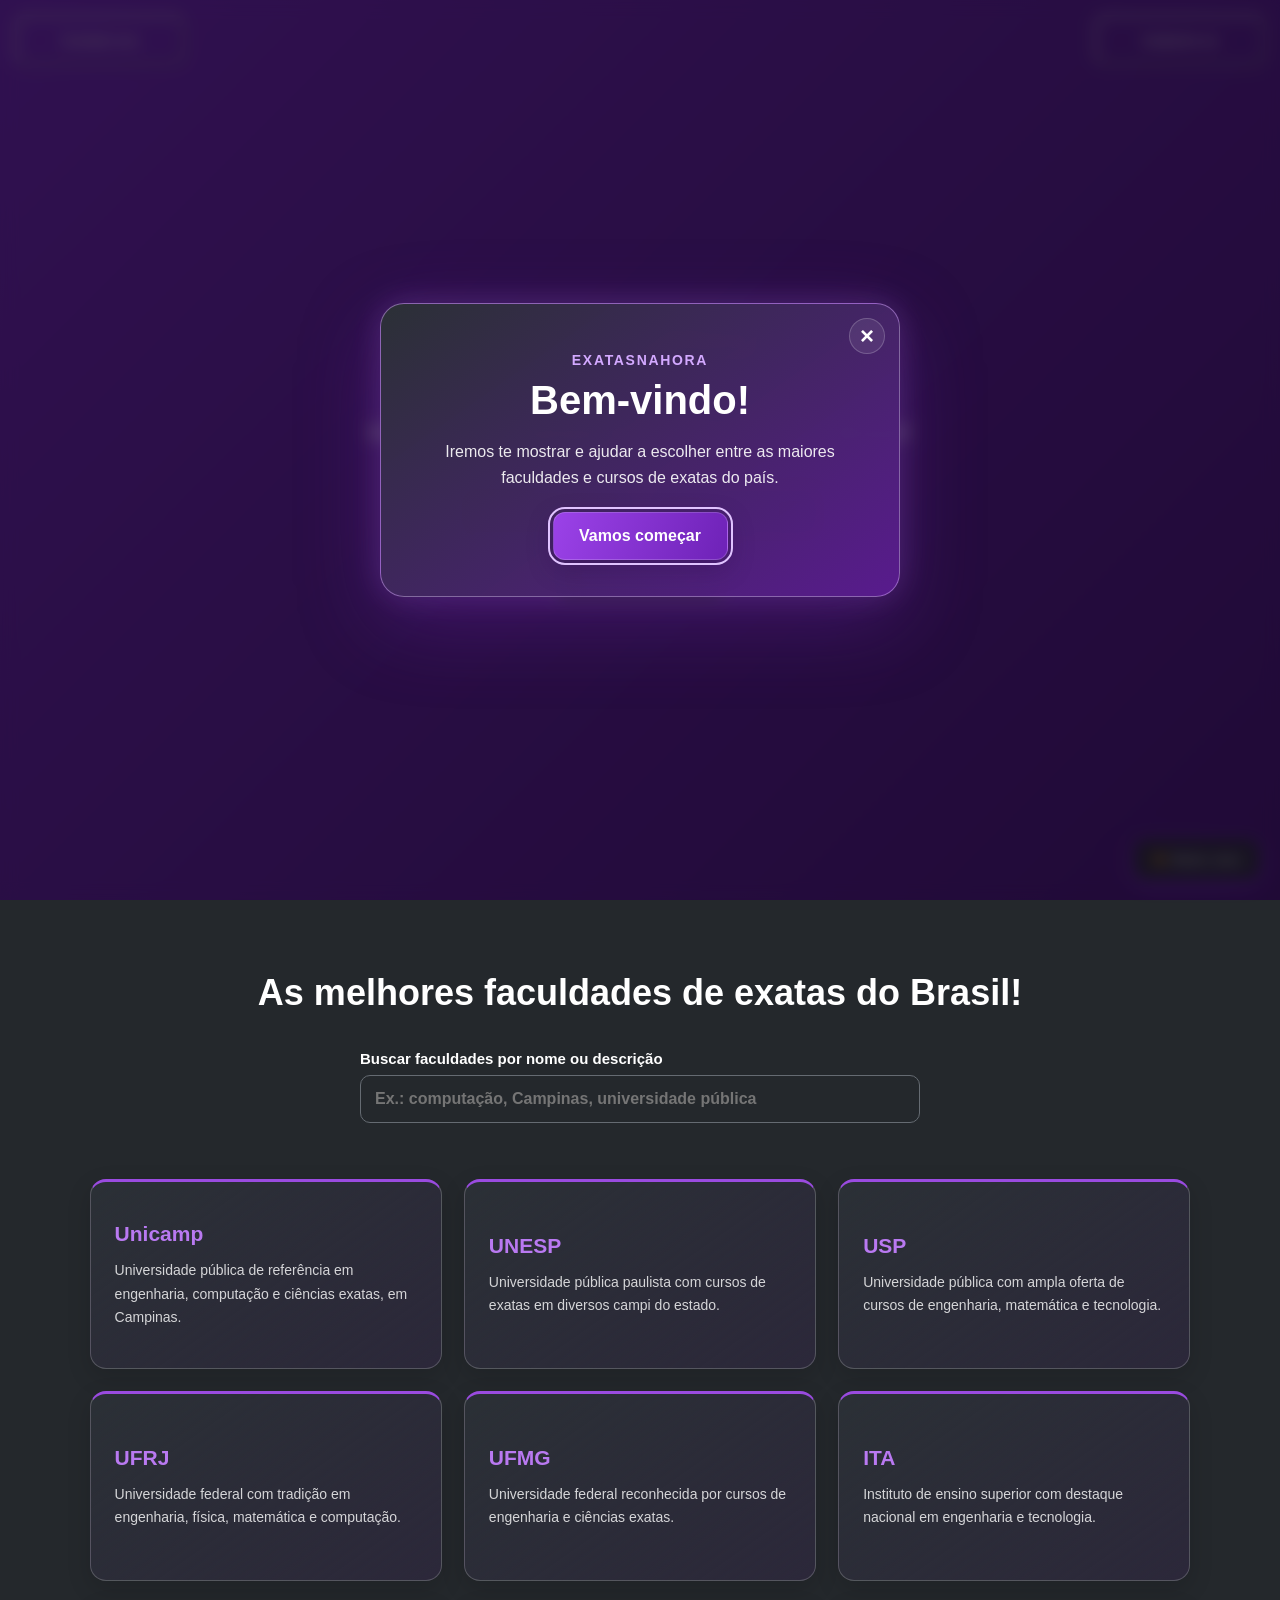
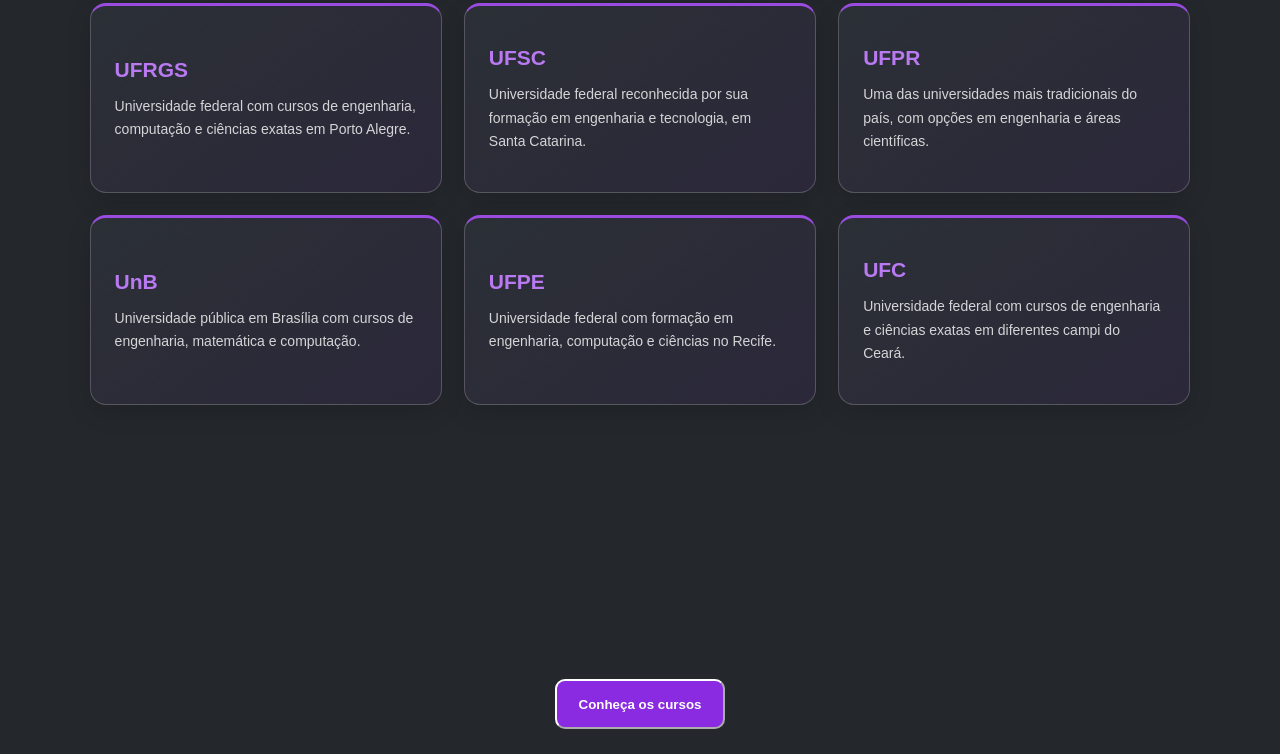
==== commit 42cb84a1: "Adicionado pesquisa de cursos, faculdades e informações" ====
--- a/index.html
+++ b/index.html
@@ -32,6 +32,11 @@
 
     <section class="seçao-faculdades">
         <h2>As melhores faculdades de exatas do Brasil!</h2>
+        <div class="filtro-lista">
+            <label for="filtro-faculdades">Buscar faculdades por nome ou descrição</label>
+            <input id="filtro-faculdades" type="search" placeholder="Ex.: computação, Campinas, universidade pública">
+            <p class="filtro-resultado" id="resultado-faculdades" role="status" aria-live="polite"></p>
+        </div>
         
         <div class="div-faculdades">
             <div class="div-cards-faculdades">
@@ -137,6 +142,16 @@
             </form>
         </div>
     </dialog>
+
+    <dialog class="modal-boas-vindas" aria-labelledby="titulo-boas-vindas" aria-describedby="texto-boas-vindas">
+        <div class="modal-boas-vindas-conteudo">
+            <button class="modal-boas-vindas-fechar" type="button" aria-label="Fechar boas-vindas">&times;</button>
+            <p class="modal-boas-vindas-destaque">ExatasNaHora</p>
+            <h2 id="titulo-boas-vindas">Bem-vindo!</h2>
+            <p id="texto-boas-vindas">Iremos te mostrar e ajudar a escolher entre as maiores faculdades e cursos de exatas do país.</p>
+            <button class="btn-entendi-boas-vindas" type="button" autofocus>Vamos começar</button>
+        </div>
+    </dialog>
     
     <script src="script.js"></script>
 </body>
--- a/style.css
+++ b/style.css
@@ -75,6 +75,13 @@
     
     background-color: #8a2be2;
 }
+.inicio-index h1, h2,
+.inicio-cursos h1, h2,
+.inicio-contato h1, h2,
+.inicio-informacoes h1, h2{
+    color: white
+}
+
 .fim-index,
 .fim-cursos,
 .fim-contato{
@@ -463,6 +470,102 @@
     background: rgba(13, 9, 20, 0.62);
     backdrop-filter: blur(7px);
 }
+.modal-boas-vindas {
+    box-sizing: border-box;
+    width: min(520px, calc(100% - 32px));
+    padding: 0;
+    overflow: hidden;
+    color: var(--cor-texto);
+    background: linear-gradient(145deg, var(--cor-superficie), rgba(91, 28, 145, 0.96));
+    border: 1px solid rgba(201, 154, 241, 0.55);
+    border-radius: 24px;
+    box-shadow: 0 24px 80px rgba(89, 29, 143, 0.48), 0 0 30px rgba(185, 121, 241, 0.25);
+}
+.modal-boas-vindas::backdrop {
+    background: rgba(15, 7, 24, 0.72);
+    backdrop-filter: blur(8px);
+}
+.modal-boas-vindas[open] {
+    animation: entradaBoasVindas 0.45s cubic-bezier(0.2, 0.8, 0.2, 1) both;
+}
+@keyframes entradaBoasVindas {
+    from {
+        opacity: 0;
+        transform: translateY(18px) scale(0.96);
+    }
+    to {
+        opacity: 1;
+        transform: translateY(0) scale(1);
+    }
+}
+.modal-boas-vindas-conteudo {
+    position: relative;
+    padding: 48px 38px 36px;
+    text-align: center;
+}
+.modal-boas-vindas-fechar {
+    position: absolute;
+    top: 14px;
+    right: 14px;
+    width: 36px;
+    height: 36px;
+    padding: 0;
+    color: var(--cor-texto);
+    background: rgba(255, 255, 255, 0.08);
+    border: 1px solid var(--cor-borda);
+    border-radius: 50%;
+    font-size: 24px;
+    line-height: 1;
+    cursor: pointer;
+}
+.modal-boas-vindas-destaque {
+    margin: 0 0 10px;
+    color: #d3a9ff;
+    font-size: 14px;
+    letter-spacing: 0.12em;
+    text-transform: uppercase;
+}
+.modal-boas-vindas h2 {
+    margin: 0;
+    font-size: clamp(30px, 7vw, 40px);
+}
+.modal-boas-vindas-conteudo > p:not(.modal-boas-vindas-destaque) {
+    margin: 16px 0 20px;
+    font-size: 16px;
+    font-weight: normal;
+    line-height: 1.65;
+    opacity: 0.9;
+}
+.btn-entendi-boas-vindas {
+    min-width: 175px;
+    min-height: 48px;
+    padding: 10px 20px;
+    color: #ffffff;
+    background: linear-gradient(110deg, #9b42e8, #6e22b7);
+    border: 1px solid rgba(255, 255, 255, 0.18);
+    border-radius: 12px;
+    box-shadow: 0 8px 24px rgba(47, 11, 77, 0.35);
+    font: inherit;
+    cursor: pointer;
+    transition: transform 0.2s ease, box-shadow 0.2s ease;
+}
+.btn-entendi-boas-vindas:hover {
+    transform: translateY(-2px);
+    box-shadow: 0 12px 28px rgba(47, 11, 77, 0.5);
+}
+.modal-boas-vindas-fechar:focus-visible,
+.btn-entendi-boas-vindas:focus-visible {
+    outline: 2px solid #e0c3ff;
+    outline-offset: 3px;
+}
+@media (prefers-reduced-motion: reduce) {
+    .modal-boas-vindas[open] {
+        animation: none;
+    }
+    .btn-entendi-boas-vindas {
+        transition: none;
+    }
+}
 .modal-cadastro-conteudo {
     position: relative;
     padding: 36px;
@@ -611,6 +714,51 @@
     border-color: rgba(185, 121, 241, 0.55);
     box-shadow: 0 14px 30px var(--cor-sombra-hover);
 }
+.div-cards-faculdades[hidden],
+.div-cards-cursos[hidden],
+.faculdade-info[hidden] {
+    display: none;
+}
+.filtro-lista {
+    display: flex;
+    width: min(560px, 100%);
+    margin: 0 auto 28px;
+    flex-direction: column;
+    gap: 8px;
+}
+.filtro-lista label {
+    width: auto;
+    margin: 0;
+    color: var(--cor-texto);
+    font-size: 15px;
+}
+.filtro-lista input {
+    box-sizing: border-box;
+    width: 100%;
+    height: 48px;
+    padding: 0 14px;
+    color: var(--cor-input-texto);
+    background-color: var(--cor-input-fundo);
+    border: 1px solid var(--cor-borda-input);
+    border-radius: 10px;
+    font: inherit;
+}
+.filtro-lista input:focus {
+    transform: none;
+    background-color: var(--cor-input-fundo);
+    outline: 2px solid #8a2be2;
+    outline-offset: 1px;
+}
+.filtro-lista input:focus::placeholder {
+    color: var(--cor-input-texto);
+}
+.filtro-resultado {
+    min-height: 20px;
+    margin: 0;
+    color: #b979f1;
+    font-size: 14px;
+    font-weight: normal;
+}
 @media (max-width: 800px) {
     .div-faculdades {
         grid-template-columns: repeat(2, minmax(0, 1fr));
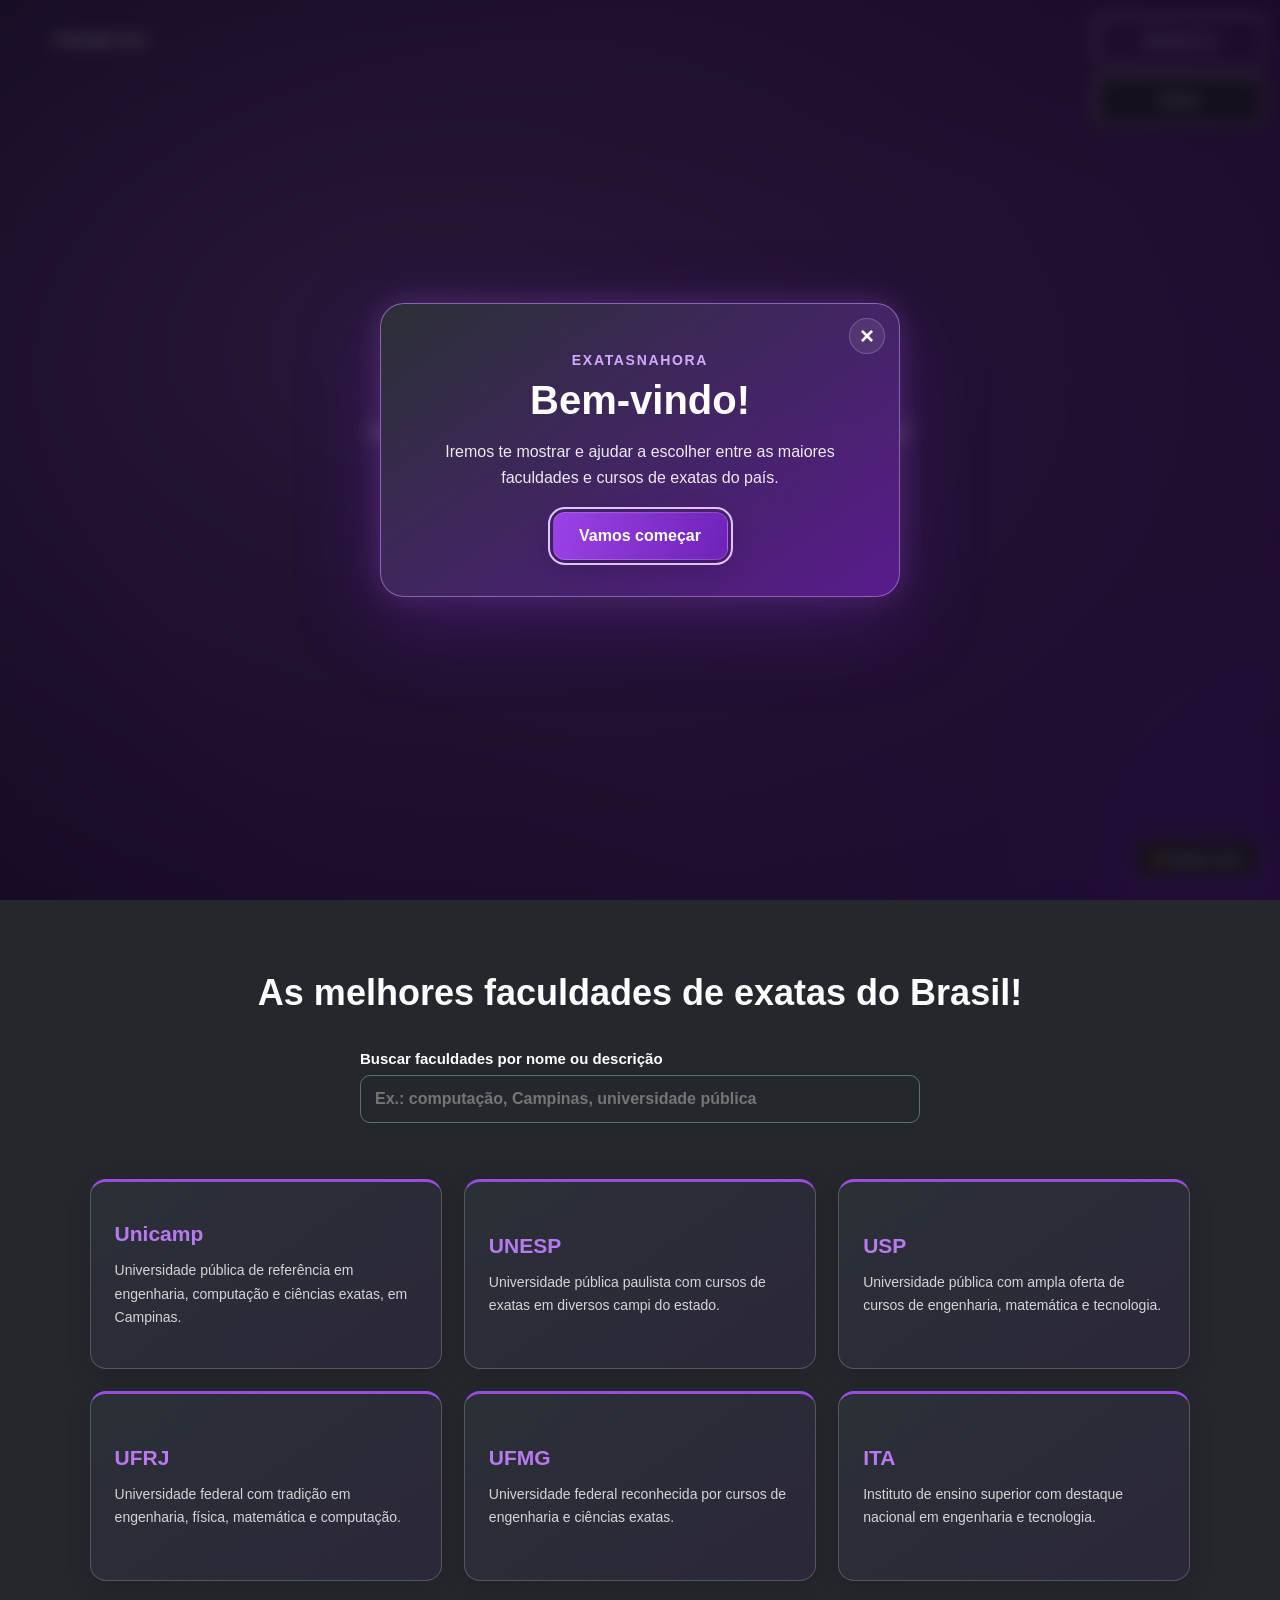
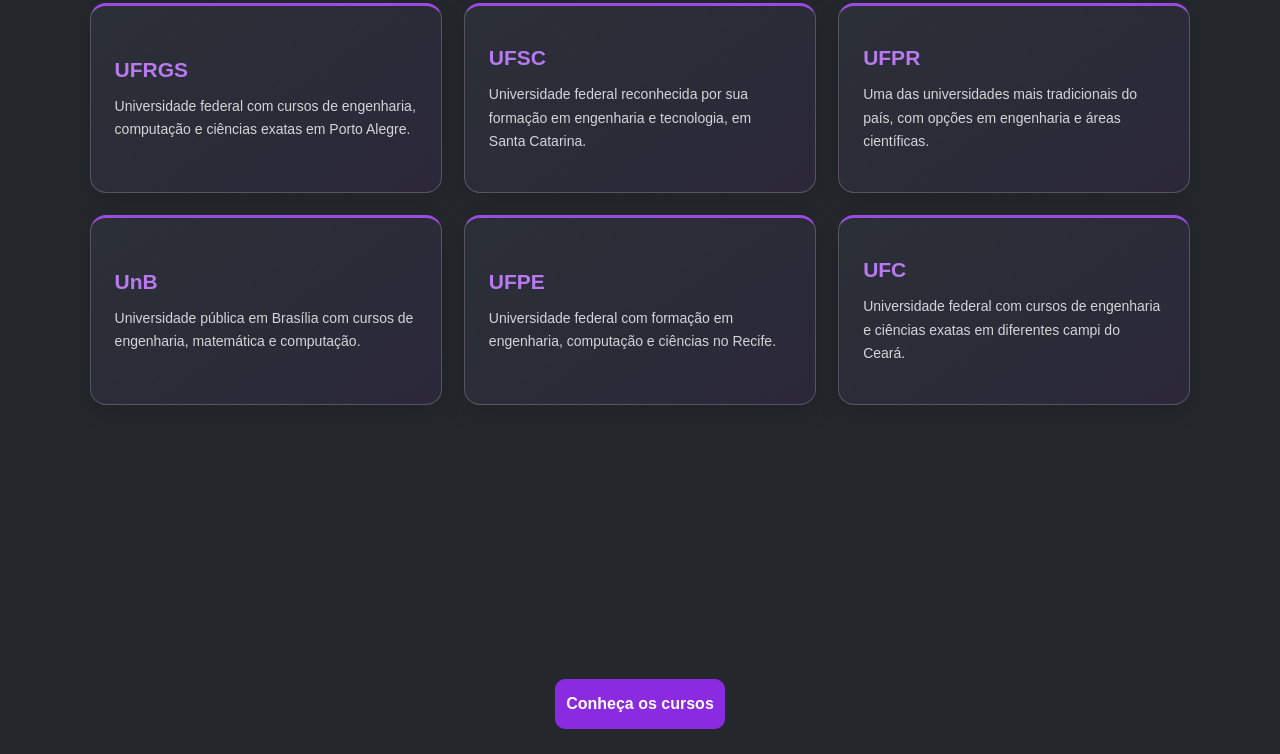
==== commit 5d65c738: "Site pronto(sujeito alterações) sem todos comentários" ====
--- a/index.html
+++ b/index.html
@@ -1,13 +1,24 @@
+<!--Informa ao navegador que o documento é um documento HTML-->
 <!DOCTYPE html>
 <html lang="pt-br">
 <head>
+    <!--Define a codificação de caracteres como UTF-8(Para que o usuário possa usar acentos, "ç", "£", etc)-->
     <meta charset="UTF-8">
+
+    <!--Configura a janela de visualização do usuário para que se adapte a largura de seu dispositivo. Também define o zoom inicial como 100%(1.0)-->
     <meta name="viewport" content="width=device-width, initial-scale=1.0">
+
+    <!--Título do site-->
     <title>ExatasNaHora</title>
+
+    <!--Relaciona o HTML com o arquivo "style.css"-->
     <link rel="stylesheet" href="style.css">
+
+    <!--Adiciona o favicon(imagem que fica ao lado do título do site)-->
     <link rel="shortcut icon" href="images/EXATAS-NA-HORA.ico" type="image/x-icon">
 </head>
 <body>
+    <!--Botão para alterar modo-->
     <button class="btn-tema" type="button">
         ☀️ Modo claro
     </button>
@@ -15,12 +26,14 @@
         <h1>ExatasNaHora</h1>
         <h2>Maior site de cursos de exatas de todo o Brasil!</h2>
 
+        <!--Botões para ir para outras abas-->
         <button type="button" class="btn-para-login">Cadastre-se</button>
-        <a class="link-contato-fixo" href="contato.html"><button type="button" class="btn-para-contato">Contate-nos</button></a>
+        <button type="button" class="btn-para-entrar">Entrar</button>
+        <a class="link-contato-fixo btn-para-contato" href="contato.html">Contate-nos</a>
         <div class="acoes-inicio">
             <div class="btns-inicio">
-                <a href="cursos.html"><button type="button" class="btn-para-cursos">Cursos</button></a>
-                <a href="informacoes.html"><button type="button" class="btn-para-informacoes">Informações</button></a>
+                <a href="cursos.html" class="btn-para-cursos">Cursos</a>
+                <a href="informacoes.html" class="btn-para-informacoes">Informações</a>
             </div>
             <div class="btns-rolagem">
                 <button type="button" onclick="rolarParaBaixo()" class="btn-para-lista-faculdades">Conheça faculdades</button>
@@ -28,6 +41,7 @@
         </div>
     </div>
 
+    <!--Onde o botão de rolagem deve parar-->
     <div id="destino"></div>
 
     <section class="seçao-faculdades">
@@ -92,10 +106,11 @@
 
     <div class="fim-index">
         <div class="btns-fim">
-            <a href="cursos.html"><button class="btn-conheca-cursos">Conheça os cursos</button></a>
+            <a href="cursos.html" class="btn-conheca-cursos">Conheça os cursos</a>
         </div>
     </div>
 
+    <!--Modal do cadastro-->
     <dialog class="modal-cadastro" aria-labelledby="titulo-cadastro">
         <div class="modal-cadastro-conteudo">
             <button class="modal-cadastro-fechar" type="button" aria-label="Fechar cadastro">&times;</button>
@@ -103,43 +118,82 @@
             <h2 id="titulo-cadastro">Crie sua conta</h2>
             <p class="modal-cadastro-descricao">Preencha seus dados para começar.</p>
 
-            <form class="formulario-cadastro">
+            <form class="formulario-cadastro" method="post">
+                <!--Área de nome do cadastro-->
                 <div class="campo-cadastro">
                     <label for="cadastro-nome">Nome</label>
-                    <input type="text" id="cadastro-nome" name="nome" autocomplete="name" placeholder="Seu nome completo" required>
-                </div>
+                    <input type="text" id="cadastro-nome" name="nome" autocomplete="name" maxlength="120" placeholder="Seu nome completo" required>
+                </div>
+                <!--Área de email do cadastro-->
                 <div class="campo-cadastro">
                     <label for="cadastro-email">E-mail</label>
-                    <input type="email" id="cadastro-email" name="email" autocomplete="email" placeholder="voce@exemplo.com" required>
-                </div>
+                    <input type="email" id="cadastro-email" name="email" autocomplete="email" maxlength="254" placeholder="voce@exemplo.com" required>
+                </div>
+                <!--Área de escolha de faculdade do cadastro-->
                 <div class="campo-cadastro">
                     <label for="cadastro-faculdade">Faculdade desejada</label>
-                    <input type="text" id="cadastro-faculdade" name="faculdade" list="faculdades-exatas" placeholder="Digite ou escolha uma faculdade" autocomplete="organization" required>
-                    <datalist id="faculdades-exatas">
-                        <option value="Unicamp">
-                        <option value="Unicampo">
-                        <option value="UNESP">
-                        <option value="USP">
-                        <option value="UFRJ">
-                        <option value="UFMG">
-                        <option value="UFPR">
-                        <option value="UFRGS">
-                        <option value="UFSC">
-                        <option value="UnB">
-                        <option value="ITA">
-                        <option value="UFABC">
-                        <option value="UTFPR">
-                        <option value="PUC-Rio">
-                        <option value="PUC-SP">
-                    </datalist>
-                </div>
+                    <select id="cadastro-faculdade" name="faculdade" autocomplete="organization" required>
+                        <!--As opções de faculdades disponíveis-->
+                        <option value="" selected disabled>Selecione uma faculdade</option>
+                        <option value="Unicamp">Unicamp</option>
+                        <option value="UNESP">UNESP</option>
+                        <option value="USP">USP</option>
+                        <option value="UFRJ">UFRJ</option>
+                        <option value="UFMG">UFMG</option>
+                        <option value="ITA">ITA</option>
+                        <option value="UFRGS">UFRGS</option>
+                        <option value="UFSC">UFSC</option>
+                        <option value="UFPR">UFPR</option>
+                        <option value="UnB">UnB</option>
+                        <option value="UFPE">UFPE</option>
+                        <option value="UFC">UFC</option>
+                    </select>
+                </div>
+                <!--Área de escolha de cursos de acordo com a faculdade do cadastro-->
+                <div class="campo-cadastro">
+                    <label for="cadastro-curso">Curso desejado</label>
+                    <select id="cadastro-curso" name="curso" required disabled>
+                        <option value="" selected disabled>Selecione uma faculdade primeiro</option>
+                    </select>
+                </div>
+                <!--Área de cadastro de senha-->
                 <div class="campo-cadastro">
                     <label for="cadastro-senha">Senha</label>
-                    <input type="password" id="cadastro-senha" name="senha" autocomplete="new-password" minlength="8" placeholder="Mínimo de 8 caracteres" required>
-                </div>
+                    <input type="password" id="cadastro-senha" name="senha" autocomplete="new-password" minlength="8" maxlength="72" placeholder="8 a 72 caracteres" required>
+                </div>
+                <!--Botão de enviar os dados para o banco de dados(de forma resumida é isso)-->
                 <button class="btn-enviar-cadastro" type="submit">Criar conta</button>
                 <p class="cadastro-aviso" role="status" aria-live="polite"></p>
             </form>
+        </div>
+    </dialog>
+
+    <!--Modal do login-->
+    <dialog class="modal-login" aria-labelledby="titulo-login">
+        <div class="modal-cadastro-conteudo">
+            <button class="modal-cadastro-fechar modal-login-fechar" type="button" aria-label="Fechar login">&times;</button>
+            <p class="modal-cadastro-destaque">ExatasNaHora</p>
+            <h2 id="titulo-login">Entrar</h2>
+            <p class="modal-cadastro-descricao">Acesse sua conta para consultar seus dados cadastrados.</p>
+
+            <!--Área dos campos-->
+            <form class="formulario-login" method="post">
+                <!--Área de digitar o e-mail cadastrado-->
+                <div class="campo-cadastro">
+                    <label for="login-email">E-mail</label>
+                    <input type="email" id="login-email" name="email" autocomplete="username" placeholder="voce@exemplo.com" required>
+                </div>
+                <!--Área de digitar a senha cadastrada-->
+                <div class="campo-cadastro">
+                    <label for="login-senha">Senha</label>
+                    <input type="password" id="login-senha" name="senha" autocomplete="current-password" placeholder="Digite sua senha" required>
+                </div>
+                <!--Botão de enviar os dados para o banco de dados(de forma resumida é isso)-->
+                <button class="btn-enviar-cadastro" type="submit">Entrar</button>
+                <p class="login-aviso" role="status" aria-live="polite"></p>
+            </form>
+
+            <p class="nota-autenticacao">Entre com o e-mail e a senha usados no cadastro.</p>
         </div>
     </dialog>
 
@@ -153,6 +207,7 @@
         </div>
     </dialog>
     
+    <!--Relaciona o HTML com o arquivo "script.js"-->
     <script src="script.js"></script>
 </body>
 </html>
--- a/style.css
+++ b/style.css
@@ -9,6 +9,7 @@
     --cor-input-fundo: rgb(36, 40, 44);
     --cor-input-texto: #ffffff;
     --cor-borda-input: #656b72;
+    --cor-fundo-botao: rgb(36, 40, 44);
 }
 
 html[data-tema="claro"] {
@@ -22,6 +23,7 @@
     --cor-input-fundo: #ffffff;
     --cor-input-texto: #27232d;
     --cor-borda-input: #b9afc5;
+    --cor-fundo-botao: #3b254c;
 }
 
 /* Todos os elementos*/
@@ -42,19 +44,19 @@
 .inicio-informacoes{
     width: 100vw;
     height: 100vh;
-    background: linear-gradient(-45deg, #7622c4b0, #690bbba9, #320758e4, #0000);
-    background-size: 400% 400%;
-    animation: moverGradiente 15s ease infinite;
+    background:
+        radial-gradient(ellipse at 18% 22%, rgba(196, 132, 255, 0.42), transparent 42%),
+        radial-gradient(ellipse at 82% 78%, rgba(111, 42, 196, 0.5), transparent 44%),
+        linear-gradient(125deg, #160b26 0%, #4b1b70 38%, #26113d 72%, #100a1c 100%);
+    background-size: 170% 170%, 170% 170%, 240% 240%;
+    animation: moverGradiente 13s cubic-bezier(0.45, 0, 0.55, 1) infinite;
 }
 @keyframes moverGradiente{
-    0% {
-        background-position: 0% 50%;
+    0%, 100% {
+        background-position: 0% 50%, 100% 50%, 0% 50%;
     }
     50% {
-        background-position: 100% 50%;
-    }
-    100%{
-        background-position: 0% 50%;
+        background-position: 100% 50%, 0% 50%, 100% 50%;
     }
 }
 /*-------------------------------------------------------INICIO E FIM-------------------------------------------------------*/
@@ -73,12 +75,16 @@
     width: 100%;
     min-height: 100vh;
     
-    background-color: #8a2be2;
-}
-.inicio-index h1, h2,
-.inicio-cursos h1, h2,
-.inicio-contato h1, h2,
-.inicio-informacoes h1, h2{
+    background-color: #160b26;
+}
+.inicio-index h1,
+.inicio-index h2,
+.inicio-cursos h1,
+.inicio-cursos h2,
+.inicio-contato h1,
+.inicio-contato h2,
+.inicio-informacoes h1,
+.inicio-informacoes h2{
     color: white
 }
 
@@ -97,7 +103,7 @@
 
 /*-------------------------------------------------------BOTÕES-------------------------------------------------------*/
 button{
-    color: var(--cor-input-texto);
+    color: #ffffff;
 }
 .btns-inicio{
     display: flex;
@@ -124,17 +130,32 @@
 
 .btns-fim{
     display: flex;
-    gap: 500px; 
-}
-
+    width: 100%;
+    justify-content: center;
+    gap: 16px;
+}
+
+.btns-inicio a,
 .btns-inicio button,
 .btns-rolagem button,
+.btns-fim a,
 .btns-fim button,
 .btn-para-login,
-.link-contato-fixo button{
+.btn-para-entrar,
+.link-contato-fixo{
     width: 170px;
     height: 50px;
     border-radius: 10px;
+}
+
+.btns-inicio a,
+.btns-fim a,
+.link-contato-fixo{
+    display: inline-flex;
+    box-sizing: border-box;
+    align-items: center;
+    justify-content: center;
+    text-align: center;
 }
 
 .btn-para-lista-faculdades,
@@ -143,17 +164,24 @@
 .btn-para-inicio,
 .btn-para-cursos,
 .btn-para-informacoes{
-    color: var(--cor-input-texto);
-    background-color: var(--cor-input-fundo);
+    color: #ffffff;
+    background-color: var(--cor-fundo-botao);
 }
 
 .btn-conheca-cursos,
 .btn-voltar-index{
+    display: inline-flex;
+    align-items: center;
+    justify-content: center;
+    color: #ffffff;
     background-color: #8a2be2;
+    text-align: center;
+    text-decoration: none;
 }
 .btn-para-login,
 .btn-para-contato{
     background-color: transparent;
+    color: var(--cor-input-texto);
 }
 
 .btn-para-login{
@@ -168,16 +196,35 @@
     left: 15px;
     z-index: 10;
 }
-.btn-para-lista-faculdades:hover:hover,
+.btn-para-entrar {
+    position: fixed;
+    top: 75px;
+    right: 15px;
+    z-index: 10;
+    color: #ffffff;
+    background-color: var(--cor-fundo-botao);
+}
+.btn-para-entrar:hover {
+    background-color: #7622c4;
+}
+.btn-para-lista-faculdades:hover,
 .btn-para-lista-cursos:hover,
-.btn-para-lista-contato:hover,:hover
+.btn-para-lista-contato:hover,
 .btn-para-inicio:hover,
 .btn-para-cursos:hover,
 .btn-para-informacoes:hover,
 .btn-para-login:hover,
-.btn-para-contato:hover{
+.btn-para-contato:hover,
+.btn-conheca-cursos:hover,
+.btn-voltar-index:hover{
     transform: translateY(-10px);
     transition: 1.5s;
+}
+.btns-inicio a:focus-visible,
+.btns-fim a:focus-visible,
+.link-contato-fixo:focus-visible{
+    outline: 2px solid #b979f1;
+    outline-offset: 3px;
 }
 /*--------------------------------------------------------------------------------------------------------------------*/
 
@@ -294,8 +341,8 @@
 }
 .btn-cancelar-curso,
 .btn-remover-curso {
-    color: var(--cor-texto);
-    background-color: var(--cor-input-fundo);
+    color: #ffffff;
+    background-color: var(--cor-fundo-botao);
 }
 .lista-cursos-salvos {
     width: min(900px, calc(100% - 40px));
@@ -349,7 +396,8 @@
     display: flex;
     flex-direction: column;
     height: auto;
-    width: 500px;
+    width: min(500px, calc(100% - 32px));
+    box-sizing: border-box;
     /* Margem superior 30%, esquerda e direita automática(para centralizar) e inferior 30%*/
     margin: 10% auto 10%;
 
@@ -357,35 +405,44 @@
 .contato:hover{
     transition: 1.5s;
 }
-.contato ul, li{
-    margin-bottom: 30px;
-    align-items: center;
+.contato ul{
+    display: flex;
+    margin: 0;
+    padding: 0;
+    flex-direction: column;
     gap: 20px;
-    flex-direction: column;
+    list-style: none;
+}
+.contato li{
+    margin: 0;
 }
 .contato-apps{
     display: flex;
     height: auto;
-    width: auto;
+    width: 100%;
+    align-items: center;
+    gap: 16px;
     cursor: pointer;
     flex-direction: row;
     color: white;
     color: var(--cor-texto);
+    border-radius: 25px;
 
 }
 label{
     display: inline-block;
-    font: 50px;
-    margin-left: 25px;
-    width: 75px;
+    margin: 0;
+    font-size: 16px;
 }
 input{
-    width: 700px;
+    box-sizing: border-box;
+    width: min(700px, 100%);
     height: 50px;
     gap: 20px;
     color: var(--cor-input-texto);
     background-color: var(--cor-input-fundo);
     border: 1px solid var(--cor-borda-input);
+    border-radius: 25px;
 }
 input:focus{
     transition: 1s;
@@ -399,12 +456,16 @@
     text-decoration: none;
 }
 .descricao{
-    width: 700px;
-    height: 200px;
-    gap: 20px;
+    box-sizing: border-box;
+    width: min(700px, 100%);
+    min-height: 200px;
+    padding: 16px;
     color: var(--cor-input-texto);
     background-color: var(--cor-input-fundo);
     border: 1px solid var(--cor-borda-input);
+    border-radius: 25px;
+    font: inherit;
+    resize: vertical;
 }
 .enviar-suporte{
     background-color: #8a2be2;
@@ -418,19 +479,51 @@
 .img-icons{
     width: 100px;
     height: 100px;
+    flex: 0 0 100px;
 
 }
 .p-icons{
     display: flex;
     align-items: center;
-    justify-content: center;
-    width: 250px;
+    flex: 1;
+    margin: 0;
     font-size: large;
 }
 .suporte{
     display: flex;
+    width: min(700px, calc(100% - 32px));
+    margin: 0 auto;
+    align-items: stretch;
     gap: 20px;
     flex-direction: column;
+}
+.campo-grupo{
+    display: flex;
+    width: 100%;
+    flex-direction: column;
+    gap: 8px;
+}
+.suporte label{
+    width: auto;
+}
+.suporte input,
+.suporte textarea{
+    max-width: 100%;
+}
+.suporte input:focus,
+.suporte textarea:focus{
+    transform: none;
+    background-color: var(--cor-input-fundo);
+    outline: 2px solid #8a2be2;
+    outline-offset: 1px;
+}
+.suporte input:focus::placeholder,
+.suporte textarea:focus::placeholder{
+    color: var(--cor-input-texto);
+}
+.suporte-aviso:not(:empty){
+    margin: 0;
+    color: #b979f1;
 }
 .h1-suportecontato{
     text-align: center;
@@ -445,8 +538,8 @@
     padding: 12px 16px;
     border: 1px solid var(--cor-borda);
     border-radius: 12px;
-    background-color: var(--cor-superficie);
-    color: var(--cor-texto);
+    background-color: var(--cor-fundo-botao);
+    color: #ffffff;
     box-shadow: 0 4px 16px var(--cor-sombra);
     cursor: pointer;
     transition: background-color 0.25s ease, color 0.25s ease, transform 0.2s ease;
@@ -455,7 +548,8 @@
     transform: translateY(-3px);
 }
 
-.modal-cadastro {
+.modal-cadastro,
+.modal-login {
     width: min(440px, calc(100% - 40px));
     max-height: calc(100% - 40px);
     padding: 0;
@@ -466,7 +560,8 @@
     border-radius: 20px;
     box-shadow: 0 20px 70px rgba(0, 0, 0, 0.45);
 }
-.modal-cadastro::backdrop {
+.modal-cadastro::backdrop,
+.modal-login::backdrop {
     background: rgba(13, 9, 20, 0.62);
     backdrop-filter: blur(7px);
 }
@@ -510,7 +605,7 @@
     width: 36px;
     height: 36px;
     padding: 0;
-    color: var(--cor-texto);
+    color: #ffffff;
     background: rgba(255, 255, 255, 0.08);
     border: 1px solid var(--cor-borda);
     border-radius: 50%;
@@ -559,6 +654,13 @@
     outline-offset: 3px;
 }
 @media (prefers-reduced-motion: reduce) {
+    .inicio-index,
+    .inicio-cursos,
+    .inicio-contato,
+    .inicio-informacoes {
+        animation: none;
+        background-position: 50% 50%, 50% 50%, 50% 50%;
+    }
     .modal-boas-vindas[open] {
         animation: none;
     }
@@ -589,7 +691,8 @@
     margin: 0 0 8px;
     color: #b979f1;
 }
-.modal-cadastro h2 {
+.modal-cadastro h2,
+.modal-login h2 {
     margin: 0;
     font-size: 28px;
 }
@@ -613,7 +716,8 @@
     margin: 0;
     font-size: 14px;
 }
-.campo-cadastro input {
+.campo-cadastro input,
+.campo-cadastro select {
     box-sizing: border-box;
     width: 100%;
     height: 46px;
@@ -624,7 +728,8 @@
     border-radius: 9px;
     font: inherit;
 }
-.campo-cadastro input:focus {
+.campo-cadastro input:focus,
+.campo-cadastro select:focus {
     transform: none;
     background-color: var(--cor-input-fundo);
     outline: 2px solid #8a2be2;
@@ -656,9 +761,95 @@
 .cadastro-aviso:empty {
     display: none;
 }
+.tela-autenticacao {
+    display: grid;
+    min-height: 100vh;
+    box-sizing: border-box;
+    place-items: center;
+    padding: 24px;
+    background:
+        radial-gradient(ellipse at 18% 22%, rgba(196, 132, 255, 0.3), transparent 42%),
+        radial-gradient(ellipse at 82% 78%, rgba(111, 42, 196, 0.35), transparent 44%);
+}
+.cartao-autenticacao {
+    width: min(440px, 100%);
+    box-sizing: border-box;
+    padding: 36px;
+    border: 1px solid var(--cor-borda);
+    border-radius: 20px;
+    background-color: var(--cor-superficie);
+    box-shadow: 0 20px 70px var(--cor-sombra);
+}
+.cartao-autenticacao h1 {
+    margin: 0;
+    font-size: 28px;
+}
+.descricao-autenticacao {
+    margin: 8px 0 24px;
+    opacity: 0.75;
+}
+.formulario-login {
+    display: flex;
+    flex-direction: column;
+    gap: 16px;
+}
+.login-aviso,
+.nota-autenticacao {
+    color: var(--cor-texto);
+    font-size: 14px;
+    line-height: 1.5;
+}
+.login-aviso {
+    margin: 0;
+    color: #b979f1;
+}
+.login-aviso:empty {
+    display: none;
+}
+.nota-autenticacao {
+    margin: 20px 0;
+    opacity: 0.8;
+}
+.link-voltar-autenticacao {
+    color: #b979f1;
+}
+.dados-perfil {
+    display: grid;
+    gap: 12px;
+    margin: 24px 0;
+}
+.dados-perfil div {
+    padding: 12px;
+    border: 1px solid var(--cor-borda);
+    border-radius: 9px;
+}
+.dados-perfil dt {
+    margin-bottom: 5px;
+    font-size: 14px;
+    opacity: 0.75;
+}
+.dados-perfil dd {
+    margin: 0;
+}
+.perfil-aviso {
+    margin: 0 0 16px;
+    color: #b979f1;
+    font-size: 14px;
+    line-height: 1.5;
+}
+.perfil-aviso:empty {
+    display: none;
+}
+.btn-sair {
+    width: 100%;
+    margin-bottom: 16px;
+}
 @media (max-width: 480px) {
     .modal-cadastro-conteudo {
         padding: 32px 24px 24px;
+    }
+    .cartao-autenticacao {
+        padding: 28px 24px;
     }
 }
 
@@ -882,9 +1073,13 @@
     justify-content: center;
     margin: 48px 0 32px;
 }
+.fim-informacoes a,
 .fim-informacoes button {
+    display: inline-flex;
     width: 190px;
     height: 50px;
+    align-items: center;
+    justify-content: center;
     border-radius: 10px;
 }
 .insight-exatas {
@@ -969,4 +1164,105 @@
         margin-top: 52px;
         padding: 24px 18px;
     }
+}
+
+@media (max-width: 800px) {
+    .cursos {
+        box-sizing: border-box;
+        width: 100%;
+        padding: 0 24px;
+    }
+    .cursos h2 {
+        margin: 48px 0 28px;
+    }
+    .div-cursos {
+        gap: 24px;
+    }
+    .div-cards-cursos {
+        box-sizing: border-box;
+        width: calc(50% - 12px);
+        min-height: 190px;
+        height: auto;
+    }
+}
+
+@media (max-width: 520px) {
+    .inicio-index,
+    .inicio-cursos,
+    .inicio-contato,
+    .inicio-informacoes {
+        box-sizing: border-box;
+        min-height: 100vh;
+        height: auto;
+        padding: 120px 16px 40px;
+        gap: 16px;
+    }
+    .inicio-index h1,
+    .inicio-cursos h1,
+    .inicio-contato h1,
+    .inicio-informacoes h1 {
+        max-width: 100%;
+        font-size: clamp(30px, 9vw, 42px);
+        text-align: center;
+    }
+    .inicio-index h2,
+    .inicio-cursos h2,
+    .inicio-contato h2,
+    .inicio-informacoes h2 {
+        max-width: 100%;
+        font-size: clamp(17px, 5vw, 22px);
+        text-align: center;
+    }
+    .btn-para-login,
+    .btn-para-entrar,
+    .link-contato-fixo {
+        width: min(140px, calc(50vw - 20px));
+        height: 44px;
+    }
+    .btn-para-login {
+        top: 12px;
+        right: 12px;
+    }
+    .btn-para-entrar {
+        top: 64px;
+        right: 12px;
+    }
+    .link-contato-fixo {
+        top: 12px;
+        left: 12px;
+    }
+    .div-cursos {
+        gap: 16px;
+    }
+    .div-cards-cursos {
+        width: 100%;
+        min-height: 170px;
+    }
+    .contato {
+        margin: 32px auto;
+    }
+    .contato-apps {
+        gap: 12px;
+    }
+    .img-icons {
+        width: 72px;
+        height: 72px;
+        flex-basis: 72px;
+    }
+    .h1-suportecontato {
+        margin: 64px 16px 24px;
+    }
+    .fim-index,
+    .fim-cursos,
+    .fim-contato {
+        margin-top: 64px;
+    }
+    .btns-fim a,
+    .btns-fim button {
+        max-width: calc(100vw - 40px);
+    }
+    .fim-informacoes a,
+    .fim-informacoes button {
+        max-width: calc(100vw - 40px);
+    }
 }
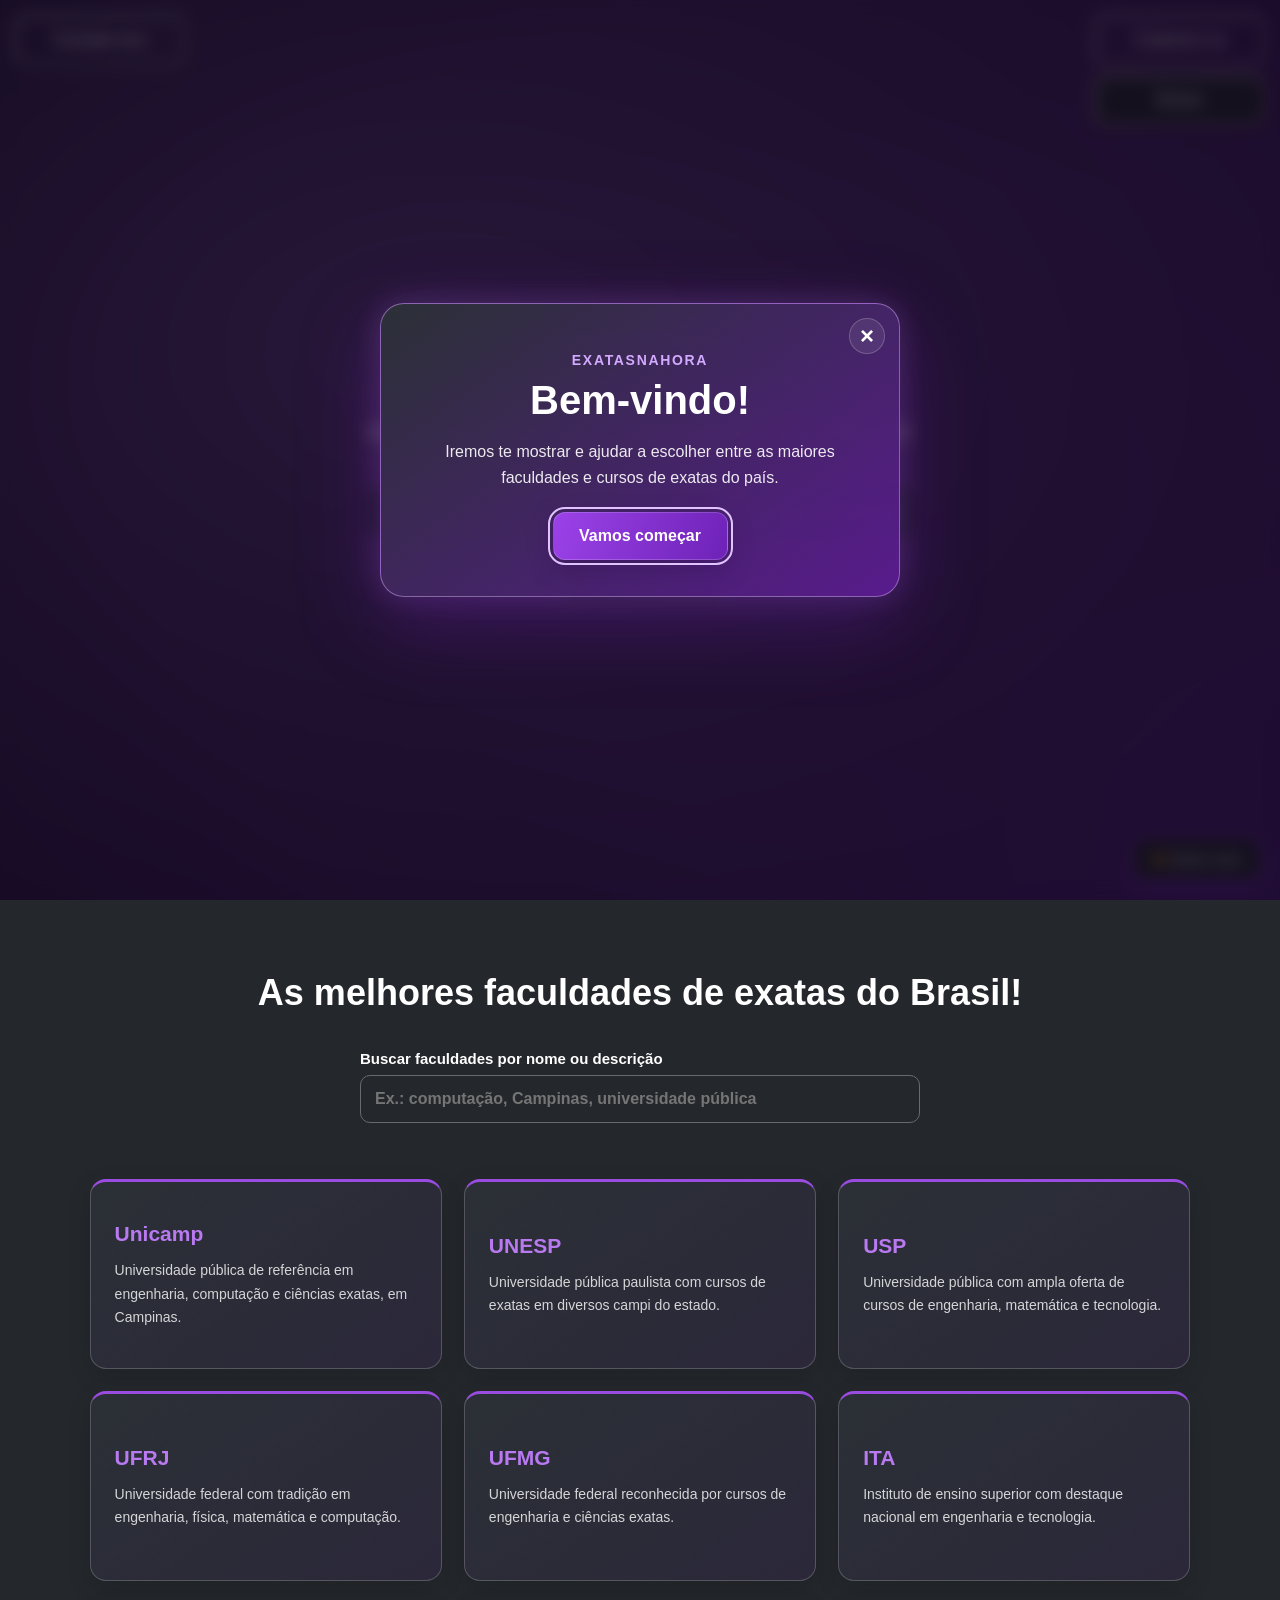
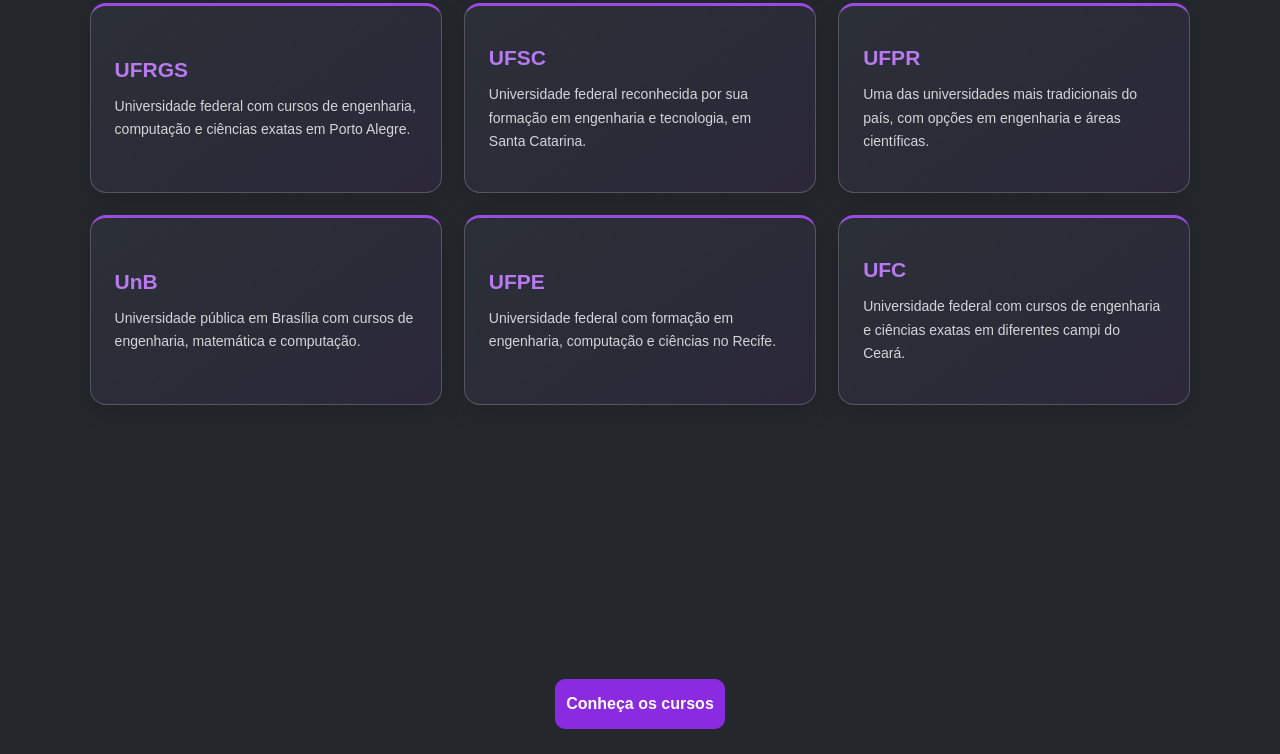
==== commit 0ac00e31: "Projeto terminado" ====
--- a/index.html
+++ b/index.html
@@ -34,6 +34,7 @@
             <div class="btns-inicio">
                 <a href="cursos.html" class="btn-para-cursos">Cursos</a>
                 <a href="informacoes.html" class="btn-para-informacoes">Informações</a>
+                <a href="https://github.com/ThzinTzz/trabalho-final-PW1-2026/" class="btn-para-github">Página do Github</a>
             </div>
             <div class="btns-rolagem">
                 <button type="button" onclick="rolarParaBaixo()" class="btn-para-lista-faculdades">Conheça faculdades</button>
--- a/style.css
+++ b/style.css
@@ -1,4 +1,6 @@
+/* Elemento raiz da página*/
 :root {
+    /* Declaração de variáveis globais de CSS*/
     color-scheme: dark;
     --cor-fundo: rgb(36, 40, 44);
     --cor-texto: #ffffff;
@@ -11,7 +13,7 @@
     --cor-borda-input: #656b72;
     --cor-fundo-botao: rgb(36, 40, 44);
 }
-
+/* Substitui as variáveis de cores quando o tema claro está ativo no site*/
 html[data-tema="claro"] {
     color-scheme: light;
     --cor-fundo: #f4f1f8;
@@ -28,34 +30,50 @@
 
 /* Todos os elementos*/
 *{
-    
+    /* Ordem das fontes que irá ser usado no site*/
     font-family: 'Franklin Gothic Medium', 'Arial Narrow', Arial, sans-serif;
+    /* Deixa todos os elementos em negrito*/
     font-weight: bold;
 }
 body{
-    margin: 0;
+    /* Define a margem como 0 */
+    margin: 0;
+    /* Manifesta uma transição*/
     transition: background-color 0.25s ease, color 0.25s ease;
+    /* Define a cor de fundo*/
     background-color: var(--cor-fundo);
+    /* Define a cor do texto*/
     color: var(--cor-texto);
 }
 .inicio-index,
 .inicio-cursos,
 .inicio-contato,
 .inicio-informacoes{
+    
+    /* Define a largura*/
     width: 100vw;
+
+    /* Altura de 100vh*/
+    /* Define a altura*/
+    /* Define a altura*/
     height: 100vh;
+    /* Defiine o plano de fundo de um elemento*/
     background:
         radial-gradient(ellipse at 18% 22%, rgba(196, 132, 255, 0.42), transparent 42%),
         radial-gradient(ellipse at 82% 78%, rgba(111, 42, 196, 0.5), transparent 44%),
         linear-gradient(125deg, #160b26 0%, #4b1b70 38%, #26113d 72%, #100a1c 100%);
+    /* Define o tamanho do fumdo*/
     background-size: 170% 170%, 170% 170%, 240% 240%;
+    /* Define uma animação*/
     animation: moverGradiente 13s cubic-bezier(0.45, 0, 0.55, 1) infinite;
 }
 @keyframes moverGradiente{
     0%, 100% {
+        /* Define a posição do fundo*/
         background-position: 0% 50%, 100% 50%, 0% 50%;
     }
     50% {
+        /* Define a posição do fundo*/
         background-position: 100% 50%, 0% 50%, 100% 50%;
     }
 }
@@ -64,17 +82,24 @@
 .inicio-cursos,
 .inicio-contato,
 .inicio-informacoes{
-    display: flex;
+    /* Define o display como flex*/
+    display: flex;
+    /* Alinha os itens ao centro na horizontal e vertical*/
     align-items: center;
     justify-content: center;
+    /* Define a direção em colunas*/
     flex-direction: column;
+    /*Espaçamento os entre os elementos filhos*/
     gap: 20px;
+    /* Ordem das fontes que irá ser usado no site*/
     font-family: 'Franklin Gothic Medium', 'Arial Narrow', Arial, sans-serif;
 
     /* Faz com que o inicio roxo ocupe toda a tela*/
     width: 100%;
+    /* Define a altura mínima*/
     min-height: 100vh;
     
+    /* Define a cor de fundo*/
     background-color: #160b26;
 }
 .inicio-index h1,
@@ -85,16 +110,21 @@
 .inicio-contato h2,
 .inicio-informacoes h1,
 .inicio-informacoes h2{
+    /* Define a cor do texto*/
     color: white
 }
 
 .fim-index,
 .fim-cursos,
 .fim-contato{
-    display: flex;
+    /* Define o display como flex*/
+    display: flex;
+    /* Alinha os itens ao centro na horizontal e vertical*/
     align-items: center;
     justify-content: center;
+    /* Define a margin superior*/
     margin-top: 250px;
+    /* Define a margin inferior*/
     margin-bottom: 25px;
 }
 
@@ -103,35 +133,51 @@
 
 /*-------------------------------------------------------BOTÕES-------------------------------------------------------*/
 button{
+    /* Define a cor do texto*/
     color: #ffffff;
 }
 .btns-inicio{
-    display: flex;
+    /* Define o display como flex*/
+    display: flex;
+    /* Define a largura*/
     width: 100%;
+    /* Inclui o padding e a borda no valor total do tamanho do elemento*/
     box-sizing: border-box;
     flex-wrap: wrap;
     justify-content: center;
+    /*Espaçamento os entre os elementos filhos*/
     gap: 20px;
 }
 .acoes-inicio {
-    display: flex;
+    /* Define o display como flex*/
+    display: flex;
+    /* Define a largura*/
     width: 100%;
+    /* Inclui o padding e a borda no valor total do tamanho do elemento*/
     box-sizing: border-box;
+    /* Define a direção em colunas*/
     flex-direction: column;
     align-items: center;
+    /*Espaçamento os entre os elementos filhos*/
     gap: 14px;
 }
 .btns-rolagem {
-    display: flex;
+    /* Define o display como flex*/
+    display: flex;
+    /* Define a largura*/
     width: 100%;
+    /* Inclui o padding e a borda no valor total do tamanho do elemento*/
     box-sizing: border-box;
     justify-content: center;
 }
 
 .btns-fim{
-    display: flex;
+    /* Define o display como flex*/
+    display: flex;
+    /* Define a largura*/
     width: 100%;
     justify-content: center;
+    /*Espaçamento os entre os elementos filhos*/
     gap: 16px;
 }
 
@@ -143,18 +189,26 @@
 .btn-para-login,
 .btn-para-entrar,
 .link-contato-fixo{
+    /* Define a largura*/
     width: 170px;
+    /* Define a altura*/
+    /* Define a altura*/
     height: 50px;
+    /* Arredonda a circunferência das bordas*/
     border-radius: 10px;
 }
 
 .btns-inicio a,
 .btns-fim a,
 .link-contato-fixo{
+    /* Define o display como inline-flex*/
     display: inline-flex;
+    /* Inclui o padding e a borda no valor total do tamanho do elemento*/
     box-sizing: border-box;
+    /* Alinha os itens ao centro na horizontal e vertical*/
     align-items: center;
     justify-content: center;
+    /* Alinha o texto ao centro*/
     text-align: center;
 }
 
@@ -163,48 +217,83 @@
 .btn-para-lista-contato,
 .btn-para-inicio,
 .btn-para-cursos,
-.btn-para-informacoes{
+.btn-para-informacoes,
+.btn-para-github{
+    /* Define a cor do texto*/
     color: #ffffff;
+    /* Define a cor de fundo*/
     background-color: var(--cor-fundo-botao);
 }
 
 .btn-conheca-cursos,
 .btn-voltar-index{
+    /* Define o display como inline-flex*/
     display: inline-flex;
+    /* Alinha os itens ao centro na horizontal e vertical*/
     align-items: center;
     justify-content: center;
+    /* Define a cor do texto*/
     color: #ffffff;
+    /* Define a cor de fundo*/
     background-color: #8a2be2;
+    /* Alinha o texto ao centro*/
     text-align: center;
+    /* Declara que não tem decoração no texto*/
     text-decoration: none;
 }
 .btn-para-login,
 .btn-para-contato{
+    /* Define a cor de fundo*/
     background-color: transparent;
+    /* Define a cor do texto*/
     color: var(--cor-input-texto);
 }
 
+.btn-para-login,
+.btn-para-entrar,
+.link-contato-fixo{
+    /* Define configurações à fonte*/
+    font: inherit;
+}
+
 .btn-para-login{
+    /* Define a posição*/
     position: fixed;
+    /* Define a distância em relação ao topo*/
     top: 15px;
+    /* Define a distância em relação à direita*/
     right: 15px;
+    /* Define a ordem de sobreposição(camadas) de um elemento*/
     z-index: 10;
 }
 .link-contato-fixo {
+    /* Define a posição*/
     position: fixed;
+    /* Define a distância em relação ao topo*/
     top: 15px;
+    /* Define a distância em relação à esquerda*/
     left: 15px;
+    /* Define a ordem de sobreposição(camadas) de um elemento*/
     z-index: 10;
+    /* Adiciona uma borda*/
+    border: 2px outset buttonborder;
 }
 .btn-para-entrar {
+    /* Define a posição*/
     position: fixed;
+    /* Define a distância em relação ao topo*/
     top: 75px;
+    /* Define a distância em relação à direita*/
     right: 15px;
+    /* Define a ordem de sobreposição(camadas) de um elemento*/
     z-index: 10;
+    /* Define a cor do texto*/
     color: #ffffff;
+    /* Define a cor de fundo*/
     background-color: var(--cor-fundo-botao);
 }
 .btn-para-entrar:hover {
+    /* Define a cor de fundo*/
     background-color: #7622c4;
 }
 .btn-para-lista-faculdades:hover,
@@ -213,17 +302,22 @@
 .btn-para-inicio:hover,
 .btn-para-cursos:hover,
 .btn-para-informacoes:hover,
+.btn-para-github:hover,
 .btn-para-login:hover,
 .btn-para-contato:hover,
 .btn-conheca-cursos:hover,
 .btn-voltar-index:hover{
+    /* Define uma transformação*/
     transform: translateY(-10px);
+    /* Manifesta uma transição*/
     transition: 1.5s;
 }
 .btns-inicio a:focus-visible,
 .btns-fim a:focus-visible,
 .link-contato-fixo:focus-visible{
+    /* Define um contorno externamente dando destaque ao redor do elemento*/
     outline: 2px solid #b979f1;
+    /* Define a distância entre a borda do elemento e o contorno externo*/
     outline-offset: 3px;
 }
 /*--------------------------------------------------------------------------------------------------------------------*/
@@ -231,426 +325,668 @@
 /*-------------------------------------------------------Cards-------------------------------------------------------*/
 .seçao-faculdades h2,
 .cursos h2{
+    /* Define a margin superior*/
     margin-top: 10% ;
+    /* Define a margin inferior*/
     margin-bottom: 20%;
+    /* Alinha o texto ao centro*/
     text-align: center;
+    /* Define a direção em colunas*/
     flex-direction: column;  
 }
 
 .div-faculdades,
 .div-cursos{
-    display: flex;
+    /* Define o display como flex*/
+    display: flex;
+    /* Alinha os itens ao centro na horizontal e vertical*/
+    align-items: center;
     justify-content: center;
-    align-items: center;
+    /* Define a direção em linhas*/
     flex-direction: row;
-    /*Espaçamento entre os cards de 200px*/
+    /*Espaçamento os entre os elementos filhos*/
     gap: 200px;
     /*Faz com que ocorra a quebra dos cards quando não cabe mais um sem ter que alterar os outros*/
     flex-wrap: wrap;
 }
 .div-cards-faculdades,
 .div-cards-cursos{
-    display: flex;
+    /* Define o display como flex*/
+    display: flex;
+    /* Alinha os itens ao centro na horizontal e vertical*/
     align-items: center;
     justify-content: center;
+    /* Define a direção em colunas*/
     flex-direction: column;
+    /* Adiciona uma borda*/
+    /* Adiciona uma borda*/
     border: 2.5px solid var(--cor-borda);
+    /* Define a sombra do elemento*/
     box-shadow: 0px 8px 24px var(--cor-sombra);
+    /* Define a cor de fundo*/
     background-color: var(--cor-superficie);
+    /* Define a altura*/
     height: 250px;
+    /* Define a largura*/
     width: 20%;
+    /* Arredonda a circunferência das bordas*/
     border-radius: 20px;
 }
 .div-cards-faculdades:hover,
 .div-cards-cursos:hover,
 .contato-apps:hover{
+   /* Define uma transformação*/
    transform: translateY(-10px);
+   /* Manifesta uma transição*/
    transition: 0.7s;
+   /* Define a sombra do elemento*/
    box-shadow: 20px 8px 24px rgb(83, 26, 136);
+   /* Define a sombra do elemento*/
    box-shadow: 20px 8px 24px var(--cor-sombra-hover);
 
 }
 
 .curso-card-abrir {
-    display: flex;
+    /* Define o display como flex*/
+    display: flex;
+    /* Define a largura*/
     width: 100%;
+    /* Define a altura*/
     height: 100%;
+    /* Define o espaçamento interno(padding)*/
     padding: 20px;
+    /* Define a direção em colunas*/
     flex-direction: column;
+    /* Alinha os itens ao centro na horizontal e vertical*/
     align-items: center;
     justify-content: center;
+    /*Espaçamento os entre os elementos filhos*/
     gap: 12px;
+    /* Define a cor do texto*/
     color: var(--cor-texto);
+    /* Defiine o plano de fundo de um elemento*/
     background: transparent;
+    /* Remove qualquer borda*/
     border: 0;
+    /* Arredonda a circunferência das bordas*/
     border-radius: inherit;
+    /* Define o cursor da seguinte forma*/
     cursor: pointer;
+    /* Define configurações à fonte*/
     font: inherit;
 }
 .curso-card-abrir p {
-    margin: 0;
+    /* Define a margem como 0 */
+    margin: 0;
+    /* Alinha o texto ao centro*/
     text-align: center;
 }
 .curso-card-abrir .curso-titulo {
+    /* Define o tamanho da fonte com esse valor*/
     font-size: 18px;
     line-height: 1.3;
 }
 .curso-card-abrir .curso-descricao {
+    /* Define a opacidade*/
     opacity: 0.75;
+    /* Define o tamanho da fonte com esse valor*/
     font-size: 14px;
     font-weight: normal;
     line-height: 1.5;
 }
 .curso-card-abrir:hover {
+    /* Define a cor do texto*/
     color: #c99af1;
 }
 .curso-card-abrir:focus-visible,
 .confirmacao-curso button:focus-visible,
 .btn-remover-curso:focus-visible {
+    /* Define um contorno externamente dando destaque ao redor do elemento*/
     outline: 2px solid #b979f1;
+    /* Define a distância entre a borda do elemento e o contorno externo*/
     outline-offset: 3px;
 }
 .confirmacao-curso {
-    display: flex;
+    /* Define o display como flex*/
+    display: flex;
+    /* Define a altura*/
     height: 100%;
+    /* Define o espaçamento interno(padding)*/
     padding: 20px;
+    /* Define a direção em colunas*/
     flex-direction: column;
+    /* Alinha os itens ao centro na horizontal e vertical*/
     align-items: center;
     justify-content: center;
+    /*Espaçamento os entre os elementos filhos*/
     gap: 12px;
+    /* Alinha o texto ao centro*/
     text-align: center;
 }
 .confirmacao-curso[hidden] {
+    /* Define o display como nenhum*/
     display: none;
 }
 .confirmacao-curso p {
+    /* Define a margem*/
     margin: 0 0 8px;
 }
 .confirmacao-curso button,
 .btn-remover-curso {
+    /* Define a altura mínima*/
     min-height: 38px;
+    /* Define o espaçamento interno(padding)*/
     padding: 8px 14px;
+    /* Adiciona uma borda*/
     border: 1px solid var(--cor-borda);
+    /* Arredonda a circunferência das bordas*/
     border-radius: 9px;
+    /* Define o cursor da seguinte forma*/
     cursor: pointer;
+    /* Define configurações à fonte*/
     font: inherit;
 }
 .btn-adicionar-curso {
+    /* Define a cor do texto*/
     color: #ffffff;
+    /* Define a cor de fundo*/
     background-color: #7622c4;
 }
 .btn-cancelar-curso,
 .btn-remover-curso {
+    /* Define a cor do texto*/
     color: #ffffff;
+    /* Define a cor de fundo*/
     background-color: var(--cor-fundo-botao);
 }
 .lista-cursos-salvos {
+    /* Define a largura*/
     width: min(900px, calc(100% - 40px));
+    /* Define a margem*/
     margin: 100px auto 0;
+    /* Define o espaçamento interno(padding)*/
     padding: 24px;
+    /* Define a cor do texto*/
     color: var(--cor-texto);
+    /* Define a cor de fundo*/
     background-color: var(--cor-superficie);
+    /* Adiciona uma borda*/
     border: 1px solid var(--cor-borda);
+    /* Arredonda a circunferência das bordas*/
     border-radius: 18px;
+    /* Define a sombra do elemento*/
     box-shadow: 0 8px 24px var(--cor-sombra);
 }
 .lista-cursos-salvos h2 {
+    /* Define a margem*/
     margin: 0 0 18px;
 }
 .lista-cursos-vazia,
 .lista-cursos-aviso {
+    /* Define a margem como 0 */
     margin: 0;
 }
 .lista-cursos-itens {
+    /* Define o display como grid*/
     display: grid;
+    /*Espaçamento os entre os elementos filhos*/
     gap: 10px;
-    margin: 0;
+    /* Define a margem como 0 */
+    margin: 0;
+    /* Define o espaçamento interno(padding)*/
     padding: 0;
     list-style: none;
 }
 .lista-cursos-itens li {
-    display: flex;
+    /* Define o display como flex*/
+    display: flex;
+    /* Define a altura mínima*/
     min-height: 48px;
-    margin: 0;
+    /* Define a margem como 0 */
+    margin: 0;
+    /* Define o espaçamento interno(padding)*/
     padding: 8px 12px;
     align-items: center;
+    /* Distribui os itens horizontalmente com espaçamento igual entre cada item*/
     justify-content: space-between;
+    /*Espaçamento os entre os elementos filhos*/
     gap: 16px;
+    /* Define a cor de fundo*/
     background-color: var(--cor-input-fundo);
+    /* Adiciona uma borda*/
     border: 1px solid var(--cor-borda);
+    /* Arredonda a circunferência das bordas*/
     border-radius: 10px;
 }
 .lista-cursos-aviso:not(:empty) {
+    /* Define a margin superior*/
     margin-top: 12px;
+    /* Define a cor do texto*/
     color: #b979f1;
 }
+/* Para responsividade em celulares*/
 @media (max-width: 600px) {
     .lista-cursos-salvos {
+        /* Inclui o padding e a borda no valor total do tamanho do elemento*/
         box-sizing: border-box;
+        /* Define o espaçamento interno(padding)*/
         padding: 18px;
     }
 }
 
 /*--------------------------------------------------------------------------------------------------------------------*/
 .contato{
-    display: flex;
+    /* Define o display como flex*/
+    display: flex;
+    /* Define a direção em colunas*/
     flex-direction: column;
+    /* Define a altura*/
     height: auto;
+    /* Define a largura*/
     width: min(500px, calc(100% - 32px));
+    /* Inclui o padding e a borda no valor total do tamanho do elemento*/
     box-sizing: border-box;
     /* Margem superior 30%, esquerda e direita automática(para centralizar) e inferior 30%*/
     margin: 10% auto 10%;
 
 }
 .contato:hover{
+    /* Manifesta uma transição*/
     transition: 1.5s;
 }
 .contato ul{
-    display: flex;
-    margin: 0;
+    /* Define o display como flex*/
+    display: flex;
+    /* Define a margem como 0 */
+    margin: 0;
+    /* Define o espaçamento interno(padding)*/
     padding: 0;
+    /* Define a direção em colunas*/
     flex-direction: column;
+    /*Espaçamento os entre os elementos filhos*/
     gap: 20px;
     list-style: none;
 }
 .contato li{
+    /* Define a margem como 0 */
     margin: 0;
 }
 .contato-apps{
-    display: flex;
+    /* Define o display como flex*/
+    display: flex;
+    /* Define a altura*/
     height: auto;
+    /* Define a largura*/
     width: 100%;
     align-items: center;
+    /*Espaçamento os entre os elementos filhos*/
     gap: 16px;
+    /* Define o cursor da seguinte forma*/
     cursor: pointer;
+    /* Define a direção em linhas*/
     flex-direction: row;
+    /* Define a cor do texto*/
     color: white;
+    /* Define a cor do texto*/
     color: var(--cor-texto);
+    /* Arredonda a circunferência das bordas*/
     border-radius: 25px;
-
 }
 label{
+    /* Define o display como inline-block*/
     display: inline-block;
-    margin: 0;
+    /* Define a margem como 0 */
+    margin: 0;
+    /* Define o tamanho da fonte com esse valor*/
     font-size: 16px;
 }
 input{
+    /* Inclui o padding e a borda no valor total do tamanho do elemento*/
     box-sizing: border-box;
+    /* Define a largura*/
     width: min(700px, 100%);
+    /* Define a altura*/
     height: 50px;
+    /*Espaçamento os entre os elementos filhos*/
     gap: 20px;
+    /* Define a cor do texto*/
     color: var(--cor-input-texto);
+    /* Define a cor de fundo*/
     background-color: var(--cor-input-fundo);
+    /* Adiciona uma borda*/
     border: 1px solid var(--cor-borda-input);
+    /* Arredonda a circunferência das bordas*/
     border-radius: 25px;
 }
 input:focus{
+    /* Manifesta uma transição*/
     transition: 1s;
+    /* Define uma transformação*/
     transform: translateY(-10px);
+    /* Define a cor de fundo*/
     background-color: #8a2be2;
 }
 input:focus::placeholder{
+    /* Define a cor do texto*/
     color: white;
 }
 a{
+    /* Declara que não tem decoração no texto*/
     text-decoration: none;
 }
 .descricao{
+    /* Inclui o padding e a borda no valor total do tamanho do elemento*/
     box-sizing: border-box;
+    /* Define a largura*/
     width: min(700px, 100%);
+    /* Define a altura mínima*/
     min-height: 200px;
+    /* Define o espaçamento interno(padding)*/
     padding: 16px;
+    /* Define a cor do texto*/
     color: var(--cor-input-texto);
+    /* Define a cor de fundo*/
     background-color: var(--cor-input-fundo);
+    /* Adiciona uma borda*/
     border: 1px solid var(--cor-borda-input);
+    /* Arredonda a circunferência das bordas*/
     border-radius: 25px;
+    /* Define configurações à fonte*/
     font: inherit;
     resize: vertical;
 }
 .enviar-suporte{
+    /* Define a cor de fundo*/
     background-color: #8a2be2;
+    /* Define a altura*/
     height: 50px;
+    /* Define a largura*/
     width: 100px;
+    /* Define o cursor da seguinte forma*/
     cursor: pointer;
 }
 .enviar-suporte:hover{
+    /* Define a cor de fundo*/
     background-color: #892be2a3;
 }
 .img-icons{
+    /* Define a largura*/
     width: 100px;
+    /* Define a altura*/
     height: 100px;
     flex: 0 0 100px;
 
 }
 .p-icons{
+    /* Define o display como flex*/
     display: flex;
     align-items: center;
     flex: 1;
-    margin: 0;
+    /* Define a margem como 0 */
+    margin: 0;
+    /* Define o tamanho da fonte com esse valor*/
     font-size: large;
 }
 .suporte{
-    display: flex;
+    /* Define o display como flex*/
+    display: flex;
+    /* Define a largura*/
     width: min(700px, calc(100% - 32px));
+    /* Define a margem*/
     margin: 0 auto;
     align-items: stretch;
+    /*Espaçamento os entre os elementos filhos*/
     gap: 20px;
+    /* Define a direção em colunas*/
     flex-direction: column;
 }
 .campo-grupo{
-    display: flex;
+    /* Define o display como flex*/
+    display: flex;
+    /* Define a largura*/
     width: 100%;
+    /* Define a direção em colunas*/
     flex-direction: column;
+    /*Espaçamento os entre os elementos filhos*/
     gap: 8px;
 }
 .suporte label{
+    /* Define a largura*/
     width: auto;
 }
 .suporte input,
 .suporte textarea{
+    /* Define a largura máxima*/
     max-width: 100%;
 }
 .suporte input:focus,
 .suporte textarea:focus{
+    /* Define uma transformação*/
     transform: none;
+    /* Define a cor de fundo*/
     background-color: var(--cor-input-fundo);
+    /* Define um contorno externamente dando destaque ao redor do elemento*/
     outline: 2px solid #8a2be2;
+    /* Define a distância entre a borda do elemento e o contorno externo*/
     outline-offset: 1px;
 }
 .suporte input:focus::placeholder,
 .suporte textarea:focus::placeholder{
+    /* Define a cor do texto*/
     color: var(--cor-input-texto);
 }
 .suporte-aviso:not(:empty){
-    margin: 0;
+    /* Define a margem como 0 */
+    margin: 0;
+    /* Define a cor do texto*/
     color: #b979f1;
 }
 .h1-suportecontato{
+    /* Alinha o texto ao centro*/
     text-align: center;
+    /* Define a margin superior*/
     margin-top: 250px;
 }
 
 .btn-tema {
+    /* Define a posição*/
     position: fixed;
+    /* Define a distância em relação à direita*/
     right: 20px;
+    /* Define a distância em relação à base*/
     bottom: 20px;
+    /* Define a ordem de sobreposição(camadas) de um elemento*/
     z-index: 1000;
+    /* Define o espaçamento interno(padding)*/
     padding: 12px 16px;
+    /* Adiciona uma borda*/
     border: 1px solid var(--cor-borda);
+    /* Arredonda a circunferência das bordas*/
     border-radius: 12px;
+    /* Define a cor de fundo*/
     background-color: var(--cor-fundo-botao);
+    /* Define a cor do texto*/
     color: #ffffff;
+    /* Define a sombra do elemento*/
     box-shadow: 0 4px 16px var(--cor-sombra);
+    /* Define o cursor da seguinte forma*/
     cursor: pointer;
+    /* Manifesta uma transição*/
     transition: background-color 0.25s ease, color 0.25s ease, transform 0.2s ease;
 }
 .btn-tema:hover {
+    /* Define uma transformação*/
     transform: translateY(-3px);
 }
 
 .modal-cadastro,
 .modal-login {
+    /* Define a largura*/
     width: min(440px, calc(100% - 40px));
+    /* Define a altura máxima*/
     max-height: calc(100% - 40px);
+    /* Define o espaçamento interno(padding)*/
     padding: 0;
     overflow-y: auto;
+    /* Define a cor do texto*/
     color: var(--cor-texto);
+    /* Define a cor de fundo*/
     background-color: var(--cor-superficie);
+    /* Adiciona uma borda*/
     border: 1px solid var(--cor-borda);
+    /* Arredonda a circunferência das bordas*/
     border-radius: 20px;
+    /* Define a sombra do elemento*/
     box-shadow: 0 20px 70px rgba(0, 0, 0, 0.45);
 }
 .modal-cadastro::backdrop,
 .modal-login::backdrop {
+    /* Defiine o plano de fundo de um elemento*/
     background: rgba(13, 9, 20, 0.62);
+    /* Aplica efeitos visuais na área atrás do elemento semitransparente*/
     backdrop-filter: blur(7px);
 }
 .modal-boas-vindas {
+    /* Inclui o padding e a borda no valor total do tamanho do elemento*/
     box-sizing: border-box;
+    /* Define a largura*/
     width: min(520px, calc(100% - 32px));
+    /* Define o espaçamento interno(padding)*/
     padding: 0;
+    /* Controla o que acontece com um elemento quando o conteúdo interno dele é maior do que a
+    largura ou altura definida para a caixa dele*/
     overflow: hidden;
+    /* Define a cor do texto*/
     color: var(--cor-texto);
+    /* Defiine o plano de fundo de um elemento*/
     background: linear-gradient(145deg, var(--cor-superficie), rgba(91, 28, 145, 0.96));
+    /* Adiciona uma borda*/
     border: 1px solid rgba(201, 154, 241, 0.55);
+    /* Arredonda a circunferência das bordas*/
     border-radius: 24px;
+    /* Define a sombra do elemento*/
     box-shadow: 0 24px 80px rgba(89, 29, 143, 0.48), 0 0 30px rgba(185, 121, 241, 0.25);
 }
 .modal-boas-vindas::backdrop {
+    /* Defiine o plano de fundo de um elemento*/
     background: rgba(15, 7, 24, 0.72);
+    /* Aplica efeitos visuais na área atrás do elemento semitransparente*/
     backdrop-filter: blur(8px);
 }
 .modal-boas-vindas[open] {
+    /* Define uma animação*/
     animation: entradaBoasVindas 0.45s cubic-bezier(0.2, 0.8, 0.2, 1) both;
 }
 @keyframes entradaBoasVindas {
     from {
+        /* Define a opacidade*/
         opacity: 0;
+        /* Define uma transformação*/
         transform: translateY(18px) scale(0.96);
     }
     to {
+        /* Define a opacidade*/
         opacity: 1;
+        /* Define uma transformação*/
         transform: translateY(0) scale(1);
     }
 }
 .modal-boas-vindas-conteudo {
+    /* Define a posição*/
     position: relative;
+    /* Define o espaçamento interno(padding)*/
     padding: 48px 38px 36px;
+    /* Alinha o texto ao centro*/
     text-align: center;
 }
 .modal-boas-vindas-fechar {
+    /* Define a posição*/
     position: absolute;
+    /* Define a distância em relação ao topo*/
     top: 14px;
+    /* Define a distância em relação à direita*/
     right: 14px;
+    /* Define a largura*/
     width: 36px;
+    /* Define a altura*/
     height: 36px;
+    /* Define o espaçamento interno(padding)*/
     padding: 0;
+    /* Define a cor do texto*/
     color: #ffffff;
+    /* Defiine o plano de fundo de um elemento*/
     background: rgba(255, 255, 255, 0.08);
+    /* Adiciona uma borda*/
     border: 1px solid var(--cor-borda);
+    /* Arredonda a circunferência das bordas*/
     border-radius: 50%;
+    /* Define o tamanho da fonte com esse valor*/
     font-size: 24px;
     line-height: 1;
+    /* Define o cursor da seguinte forma*/
     cursor: pointer;
 }
 .modal-boas-vindas-destaque {
+    /* Define a margem*/
     margin: 0 0 10px;
+    /* Define a cor do texto*/
     color: #d3a9ff;
+    /* Define o tamanho da fonte com esse valor*/
     font-size: 14px;
     letter-spacing: 0.12em;
     text-transform: uppercase;
 }
 .modal-boas-vindas h2 {
-    margin: 0;
+    /* Define a margem como 0 */
+    margin: 0;
+    /* Define o tamanho da fonte com esse valor*/
     font-size: clamp(30px, 7vw, 40px);
 }
 .modal-boas-vindas-conteudo > p:not(.modal-boas-vindas-destaque) {
+    /* Define a margem*/
     margin: 16px 0 20px;
+    /* Define o tamanho da fonte com esse valor*/
     font-size: 16px;
     font-weight: normal;
     line-height: 1.65;
+    /* Define a opacidade*/
     opacity: 0.9;
 }
 .btn-entendi-boas-vindas {
+    /* Define a largura mínima*/
     min-width: 175px;
+    /* Define a altura mínima*/
     min-height: 48px;
+    /* Define o espaçamento interno(padding)*/
     padding: 10px 20px;
+    /* Define a cor do texto*/
     color: #ffffff;
+    /* Defiine o plano de fundo de um elemento*/
     background: linear-gradient(110deg, #9b42e8, #6e22b7);
+    /* Adiciona uma borda*/
     border: 1px solid rgba(255, 255, 255, 0.18);
+    /* Arredonda a circunferência das bordas*/
     border-radius: 12px;
+    /* Define a sombra do elemento*/
     box-shadow: 0 8px 24px rgba(47, 11, 77, 0.35);
+    /* Define configurações à fonte*/
     font: inherit;
+    /* Define o cursor da seguinte forma*/
     cursor: pointer;
+    /* Manifesta uma transição*/
     transition: transform 0.2s ease, box-shadow 0.2s ease;
 }
 .btn-entendi-boas-vindas:hover {
+    /* Define uma transformação*/
     transform: translateY(-2px);
+    /* Define a sombra do elemento*/
     box-shadow: 0 12px 28px rgba(47, 11, 77, 0.5);
 }
 .modal-boas-vindas-fechar:focus-visible,
 .btn-entendi-boas-vindas:focus-visible {
+    /* Define um contorno externamente dando destaque ao redor do elemento*/
     outline: 2px solid #e0c3ff;
+    /* Define a distância entre a borda do elemento e o contorno externo*/
     outline-offset: 3px;
 }
 @media (prefers-reduced-motion: reduce) {
@@ -658,611 +994,921 @@
     .inicio-cursos,
     .inicio-contato,
     .inicio-informacoes {
+        /* Define uma animação*/
         animation: none;
+        /* Define a posição do fundo*/
         background-position: 50% 50%, 50% 50%, 50% 50%;
     }
     .modal-boas-vindas[open] {
+        /* Define uma animação*/
         animation: none;
     }
     .btn-entendi-boas-vindas {
+        /* Manifesta uma transição*/
         transition: none;
     }
 }
 .modal-cadastro-conteudo {
+    /* Define a posição*/
     position: relative;
+    /* Define o espaçamento interno(padding)*/
     padding: 36px;
 }
 .modal-cadastro-fechar {
+    /* Define a posição*/
     position: absolute;
+    /* Define a distância em relação ao topo*/
     top: 14px;
+    /* Define a distância em relação à direita*/
     right: 16px;
+    /* Define a largura*/
     width: 36px;
+    /* Define a altura*/
     height: 36px;
+    /* Define o espaçamento interno(padding)*/
     padding: 0;
+    /* Define a cor do texto*/
     color: var(--cor-texto);
+    /* Defiine o plano de fundo de um elemento*/
     background: transparent;
+    /* Adiciona uma borda*/
     border: 1px solid var(--cor-borda);
+    /* Arredonda a circunferência das bordas*/
     border-radius: 50%;
+    /* Define o tamanho da fonte com esse valor*/
     font-size: 25px;
     line-height: 1;
+    /* Define o cursor da seguinte forma*/
     cursor: pointer;
 }
 .modal-cadastro-destaque {
+    /* Define a margem*/
     margin: 0 0 8px;
+    /* Define a cor do texto*/
     color: #b979f1;
 }
 .modal-cadastro h2,
 .modal-login h2 {
-    margin: 0;
+    /* Define a margem como 0 */
+    margin: 0;
+    /* Define o tamanho da fonte com esse valor*/
     font-size: 28px;
 }
 .modal-cadastro-descricao {
+    /* Define a margem*/
     margin: 8px 0 24px;
+    /* Define a cor do texto*/
     color: var(--cor-texto);
+    /* Define a opacidade*/
     opacity: 0.75;
 }
 .formulario-cadastro {
-    display: flex;
+    /* Define o display como flex*/
+    display: flex;
+    /* Define a direção em colunas*/
     flex-direction: column;
+    /*Espaçamento os entre os elementos filhos*/
     gap: 16px;
 }
 .campo-cadastro {
-    display: flex;
+    /* Define o display como flex*/
+    display: flex;
+    /* Define a direção em colunas*/
     flex-direction: column;
+    /*Espaçamento os entre os elementos filhos*/
     gap: 7px;
 }
 .campo-cadastro label {
+    /* Define a largura*/
     width: auto;
-    margin: 0;
+    /* Define a margem como 0 */
+    margin: 0;
+    /* Define o tamanho da fonte com esse valor*/
     font-size: 14px;
 }
 .campo-cadastro input,
 .campo-cadastro select {
+    /* Inclui o padding e a borda no valor total do tamanho do elemento*/
     box-sizing: border-box;
+    /* Define a largura*/
     width: 100%;
+    /* Define a altura*/
     height: 46px;
+    /* Define o espaçamento interno(padding)*/
     padding: 0 12px;
+    /* Define a cor do texto*/
     color: var(--cor-input-texto);
+    /* Define a cor de fundo*/
     background-color: var(--cor-input-fundo);
+    /* Adiciona uma borda*/
     border: 1px solid var(--cor-borda-input);
+    /* Arredonda a circunferência das bordas*/
     border-radius: 9px;
+    /* Define configurações à fonte*/
     font: inherit;
 }
 .campo-cadastro input:focus,
 .campo-cadastro select:focus {
+    /* Define uma transformação*/
     transform: none;
+    /* Define a cor de fundo*/
     background-color: var(--cor-input-fundo);
+    /* Define um contorno externamente dando destaque ao redor do elemento*/
     outline: 2px solid #8a2be2;
+    /* Define a distância entre a borda do elemento e o contorno externo*/
     outline-offset: 1px;
 }
 .campo-cadastro input:focus::placeholder {
+    /* Define a cor do texto*/
     color: var(--cor-input-texto);
 }
 .btn-enviar-cadastro {
+    /* Define a altura mínima*/
     min-height: 48px;
+    /* Define a cor do texto*/
     color: #ffffff;
+    /* Define a cor de fundo*/
     background-color: #7622c4;
+    /* Remove qualquer borda*/
     border: 0;
+    /* Arredonda a circunferência das bordas*/
     border-radius: 10px;
+    /* Define configurações à fonte*/
     font: inherit;
+    /* Define o cursor da seguinte forma*/
     cursor: pointer;
+    /* Manifesta uma transição*/
     transition: background-color 0.2s ease, transform 0.2s ease;
 }
 .btn-enviar-cadastro:hover {
+    /* Define a cor de fundo*/
     background-color: #5f159f;
+    /* Define uma transformação*/
     transform: translateY(-2px);
 }
 .cadastro-aviso {
-    margin: 0;
+    /* Define a margem como 0 */
+    margin: 0;
+    /* Define a cor do texto*/
     color: #b979f1;
+    /* Define o tamanho da fonte com esse valor*/
     font-size: 14px;
     line-height: 1.5;
 }
 .cadastro-aviso:empty {
+    /* Define o display como nenhum*/
     display: none;
 }
 .tela-autenticacao {
+    /* Define o display como grid*/
     display: grid;
+    /* Define a altura mínima*/
     min-height: 100vh;
+    /* Inclui o padding e a borda no valor total do tamanho do elemento*/
     box-sizing: border-box;
     place-items: center;
+    /* Define o espaçamento interno(padding)*/
     padding: 24px;
+    /* Defiine o plano de fundo de um elemento*/
     background:
         radial-gradient(ellipse at 18% 22%, rgba(196, 132, 255, 0.3), transparent 42%),
         radial-gradient(ellipse at 82% 78%, rgba(111, 42, 196, 0.35), transparent 44%);
 }
 .cartao-autenticacao {
+    /* Define a largura*/
     width: min(440px, 100%);
+    /* Inclui o padding e a borda no valor total do tamanho do elemento*/
     box-sizing: border-box;
+    /* Define o espaçamento interno(padding)*/
     padding: 36px;
+    /* Adiciona uma borda*/
     border: 1px solid var(--cor-borda);
+    /* Arredonda a circunferência das bordas*/
     border-radius: 20px;
+    /* Define a cor de fundo*/
     background-color: var(--cor-superficie);
+    /* Define a sombra do elemento*/
     box-shadow: 0 20px 70px var(--cor-sombra);
 }
 .cartao-autenticacao h1 {
-    margin: 0;
+    /* Define a margem como 0 */
+    margin: 0;
+    /* Define o tamanho da fonte com esse valor*/
     font-size: 28px;
 }
 .descricao-autenticacao {
+    /* Define a margem*/
     margin: 8px 0 24px;
+    /* Define a opacidade*/
     opacity: 0.75;
 }
 .formulario-login {
-    display: flex;
+    /* Define o display como flex*/
+    display: flex;
+    /* Define a direção em colunas*/
     flex-direction: column;
+    /*Espaçamento os entre os elementos filhos*/
     gap: 16px;
 }
 .login-aviso,
 .nota-autenticacao {
+    /* Define a cor do texto*/
     color: var(--cor-texto);
+    /* Define o tamanho da fonte com esse valor*/
     font-size: 14px;
     line-height: 1.5;
 }
 .login-aviso {
-    margin: 0;
+    /* Define a margem como 0 */
+    margin: 0;
+    /* Define a cor do texto*/
     color: #b979f1;
 }
 .login-aviso:empty {
+    /* Define o display como nenhum*/
     display: none;
 }
 .nota-autenticacao {
+    /* Define a margem*/
     margin: 20px 0;
+    /* Define a opacidade*/
     opacity: 0.8;
 }
 .link-voltar-autenticacao {
+    /* Define a cor do texto*/
     color: #b979f1;
 }
 .dados-perfil {
+    /* Define o display como grid*/
     display: grid;
+    /*Espaçamento os entre os elementos filhos*/
     gap: 12px;
+    /* Define a margem*/
     margin: 24px 0;
 }
 .dados-perfil div {
+    /* Define o espaçamento interno(padding)*/
     padding: 12px;
+    /* Adiciona uma borda*/
     border: 1px solid var(--cor-borda);
+    /* Arredonda a circunferência das bordas*/
     border-radius: 9px;
 }
 .dados-perfil dt {
+    /* Define a margin inferior*/
     margin-bottom: 5px;
+    /* Define o tamanho da fonte com esse valor*/
     font-size: 14px;
+    /* Define a opacidade*/
     opacity: 0.75;
 }
 .dados-perfil dd {
+    /* Define a margem como 0 */
     margin: 0;
 }
 .perfil-aviso {
+    /* Define a margem*/
     margin: 0 0 16px;
+    /* Define a cor do texto*/
     color: #b979f1;
+    /* Define o tamanho da fonte com esse valor*/
     font-size: 14px;
     line-height: 1.5;
 }
 .perfil-aviso:empty {
+    /* Define o display como nenhum*/
     display: none;
 }
 .btn-sair {
+    /* Define a largura*/
     width: 100%;
+    /* Define a margin inferior*/
     margin-bottom: 16px;
 }
+/* Para responsividade em celulares*/
 @media (max-width: 480px) {
     .modal-cadastro-conteudo {
+        /* Define o espaçamento interno(padding)*/
         padding: 32px 24px 24px;
     }
     .cartao-autenticacao {
+        /* Define o espaçamento interno(padding)*/
         padding: 28px 24px;
     }
 }
 
 .seçao-faculdades {
+    /* Inclui o padding e a borda no valor total do tamanho do elemento*/
     box-sizing: border-box;
+    /* Define a largura*/
     width: 100%;
+    /* Define o espaçamento interno(padding)*/
     padding: 72px 7vw 24px;
 }
 .seçao-faculdades h2 {
+    /* Define a margem*/
     margin: 0 0 36px;
+    /* Define o tamanho da fonte com esse valor*/
     font-size: clamp(24px, 3vw, 36px);
 }
 .div-faculdades {
+    /* Define o display como grid*/
     display: grid;
+    /* Define a largura*/
     width: min(1120px, 100%);
+    /* Define a margem*/
     margin: 0 auto;
     grid-template-columns: repeat(3, minmax(0, 1fr));
+    /*Espaçamento os entre os elementos filhos*/
     gap: 22px;
 }
 .div-cards-faculdades {
+    /* Inclui o padding e a borda no valor total do tamanho do elemento*/
     box-sizing: border-box;
+    /* Define a largura*/
     width: 100%;
+    /* Define a altura mínima*/
     min-height: 190px;
+    /* Define a altura*/
     height: auto;
+    /* Define o espaçamento interno(padding)*/
     padding: 26px 24px;
     align-items: flex-start;
     justify-content: center;
+    /*Espaçamento os entre os elementos filhos*/
     gap: 12px;
+    /* Adiciona uma borda*/
     border: 1px solid var(--cor-borda);
     border-top: 3px solid #9a4be0;
+    /* Arredonda a circunferência das bordas*/
     border-radius: 16px;
+    /* Defiine o plano de fundo de um elemento*/
     background: linear-gradient(145deg, var(--cor-superficie), rgba(138, 43, 226, 0.08));
+    /* Define a sombra do elemento*/
     box-shadow: 0 8px 24px rgba(0, 0, 0, 0.14);
+    /* Manifesta uma transição*/
     transition: transform 0.25s ease, box-shadow 0.25s ease, border-color 0.25s ease;
 }
 .div-cards-faculdades p {
+    /* Define a margem como 0 */
     margin: 0;
 }
 .div-cards-faculdades p:first-child {
+    /* Define a cor do texto*/
     color: #b979f1;
+    /* Define o tamanho da fonte com esse valor*/
     font-size: 21px;
     line-height: 1.25;
 }
 .div-cards-faculdades p:last-child {
+    /* Define a cor do texto*/
     color: var(--cor-texto);
+    /* Define o tamanho da fonte com esse valor*/
     font-size: 14px;
     font-weight: normal;
     line-height: 1.65;
+    /* Define a opacidade*/
     opacity: 0.8;
 }
 .div-cards-faculdades:hover {
+    /* Define uma transformação*/
     transform: translateY(-5px);
+    /* Define a cor da borda*/
     border-color: rgba(185, 121, 241, 0.55);
+    /* Define a sombra do elemento*/
     box-shadow: 0 14px 30px var(--cor-sombra-hover);
 }
 .div-cards-faculdades[hidden],
 .div-cards-cursos[hidden],
 .faculdade-info[hidden] {
+    /* Define o display como nenhum*/
     display: none;
 }
 .filtro-lista {
-    display: flex;
+    /* Define o display como flex*/
+    display: flex;
+    /* Define a largura*/
     width: min(560px, 100%);
+    /* Define a margem*/
     margin: 0 auto 28px;
+    /* Define a direção em colunas*/
     flex-direction: column;
+    /*Espaçamento os entre os elementos filhos*/
     gap: 8px;
 }
 .filtro-lista label {
+    /* Define a largura*/
     width: auto;
-    margin: 0;
+    /* Define a margem como 0 */
+    margin: 0;
+    /* Define a cor do texto*/
     color: var(--cor-texto);
+    /* Define o tamanho da fonte com esse valor*/
     font-size: 15px;
 }
 .filtro-lista input {
+    /* Inclui o padding e a borda no valor total do tamanho do elemento*/
     box-sizing: border-box;
+    /* Define a largura*/
     width: 100%;
+    /* Define a altura*/
     height: 48px;
+    /* Define o espaçamento interno(padding)*/
     padding: 0 14px;
+    /* Define a cor do texto*/
     color: var(--cor-input-texto);
+    /* Define a cor de fundo*/
     background-color: var(--cor-input-fundo);
+    /* Adiciona uma borda*/
     border: 1px solid var(--cor-borda-input);
+    /* Arredonda a circunferência das bordas*/
     border-radius: 10px;
+    /* Define configurações à fonte*/
     font: inherit;
 }
 .filtro-lista input:focus {
+    /* Define uma transformação*/
     transform: none;
+    /* Define a cor de fundo*/
     background-color: var(--cor-input-fundo);
+    /* Define um contorno externamente dando destaque ao redor do elemento*/
     outline: 2px solid #8a2be2;
+    /* Define a distância entre a borda do elemento e o contorno externo*/
     outline-offset: 1px;
 }
 .filtro-lista input:focus::placeholder {
+    /* Define a cor do texto*/
     color: var(--cor-input-texto);
 }
 .filtro-resultado {
+    /* Define a altura mínima*/
     min-height: 20px;
-    margin: 0;
+    /* Define a margem como 0 */
+    margin: 0;
+    /* Define a cor do texto*/
     color: #b979f1;
+    /* Define o tamanho da fonte com esse valor*/
     font-size: 14px;
     font-weight: normal;
 }
+/* Para responsividade em celulares*/
 @media (max-width: 800px) {
     .div-faculdades {
         grid-template-columns: repeat(2, minmax(0, 1fr));
     }
 }
+/* Para responsividade em celulares*/
 @media (max-width: 520px) {
     .seçao-faculdades {
+        /* Define o espaçamento interno(padding)*/
         padding: 52px 20px 16px;
     }
     .seçao-faculdades h2 {
+        /* Define a margin inferior*/
         margin-bottom: 26px;
     }
     .div-faculdades {
         grid-template-columns: 1fr;
+        /*Espaçamento os entre os elementos filhos*/
         gap: 16px;
     }
     .div-cards-faculdades {
+        /* Define a altura mínima*/
         min-height: 155px;
     }
 }
 
 .informacoes-faculdades {
+    /* Inclui o padding e a borda no valor total do tamanho do elemento*/
     box-sizing: border-box;
+    /* Define a largura*/
     width: min(1120px, calc(100% - 40px));
+    /* Define a margem*/
     margin: 0 auto;
+    /* Define o espaçamento interno(padding)*/
     padding: 72px 0 24px;
 }
 .informacoes-faculdades > h2 {
+    /* Define a margem*/
     margin: 0 0 16px;
+    /* Alinha o texto ao centro*/
     text-align: center;
+    /* Define o tamanho da fonte com esse valor*/
     font-size: clamp(24px, 3vw, 36px);
 }
 .informacoes-introducao {
+    /* Define a largura máxima*/
     max-width: 780px;
+    /* Define a margem*/
     margin: 0 auto 32px;
+    /* Alinha o texto ao centro*/
     text-align: center;
     font-weight: normal;
     line-height: 1.65;
+    /* Define a opacidade*/
     opacity: 0.8;
 }
 .lista-faculdades-info {
+    /* Define o display como grid*/
     display: grid;
     grid-template-columns: repeat(2, minmax(0, 1fr));
+    /*Espaçamento os entre os elementos filhos*/
     gap: 18px;
 }
 .faculdade-info {
     align-self: start;
+    /* Controla o que acontece com um elemento quando o conteúdo interno dele é maior do que a
+    largura ou altura definida para a caixa dele*/
     overflow: hidden;
+    /* Define a cor do texto*/
     color: var(--cor-texto);
+    /* Defiine o plano de fundo de um elemento*/
     background: linear-gradient(145deg, var(--cor-superficie), rgba(138, 43, 226, 0.08));
+    /* Adiciona uma borda*/
     border: 1px solid var(--cor-borda);
     border-top: 3px solid #9a4be0;
+    /* Arredonda a circunferência das bordas*/
     border-radius: 16px;
+    /* Define a sombra do elemento*/
     box-shadow: 0 8px 24px rgba(0, 0, 0, 0.14);
+    /* Manifesta uma transição*/
     transition: border-color 0.25s ease, box-shadow 0.25s ease;
 }
 .faculdade-info[open] {
+    /* Define a cor da borda*/
     border-color: rgba(185, 121, 241, 0.55);
+    /* Define a sombra do elemento*/
     box-shadow: 0 12px 28px var(--cor-sombra-hover);
 }
 .faculdade-info summary {
-    display: flex;
+    /* Define o display como flex*/
+    display: flex;
+    /* Define a altura mínima*/
     min-height: 72px;
+    /* Define o espaçamento interno(padding)*/
     padding: 18px 22px;
+    /* Centraliza os itens verticalmente*/
     align-items: center;
+    /* Distribui os itens horizontalmente com espaçamento igual entre cada item*/
     justify-content: space-between;
+    /*Espaçamento os entre os elementos filhos*/
     gap: 14px;
+    /* Define a cor do texto*/
     color: #b979f1;
+    /* Define o cursor da seguinte forma*/
     cursor: pointer;
     list-style: none;
+    /* Define o tamanho da fonte com esse valor*/
     font-size: 19px;
 }
 .faculdade-info summary::-webkit-details-marker {
+    /* Define o display como nenhum*/
     display: none;
 }
 .faculdade-info summary::after {
     content: "+";
     flex: 0 0 auto;
+    /* Define a cor do texto*/
     color: var(--cor-texto);
+    /* Define o tamanho da fonte com esse valor*/
     font-size: 24px;
 }
 .faculdade-info[open] summary::after {
     content: "−";
 }
 .faculdade-local {
+    /* Define a cor do texto*/
     color: var(--cor-texto);
+    /* Define o tamanho da fonte com esse valor*/
     font-size: 13px;
     font-weight: normal;
     text-align: right;
+    /* Define a opacidade*/
     opacity: 0.65;
 }
 .faculdade-info summary:focus-visible,
 .faculdade-info-conteudo a:focus-visible {
+    /* Define um contorno externamente dando destaque ao redor do elemento*/
     outline: 2px solid #b979f1;
+    /* Define a distância entre a borda do elemento e o contorno externo*/
     outline-offset: -3px;
 }
 .faculdade-info-conteudo {
+    /* Define o espaçamento interno(padding)*/
     padding: 0 22px 22px;
     border-top: 1px solid var(--cor-borda);
 }
 .faculdade-info-conteudo ul {
+    /* Define o display como grid*/
     display: grid;
+    /* Define a margem*/
     margin: 16px 0;
     padding-left: 20px;
     grid-template-columns: repeat(2, minmax(0, 1fr));
+    /*Espaçamento os entre os elementos filhos*/
     gap: 9px 18px;
 }
 .faculdade-info-conteudo li {
-    margin: 0;
+    /* Define a margem como 0 */
+    margin: 0;
+    /* Define o tamanho da fonte com esse valor*/
     font-size: 14px;
     font-weight: normal;
     line-height: 1.45;
 }
 .faculdade-info-conteudo a {
+    /* Define a cor do texto*/
     color: #c99af1;
+    /* Define o tamanho da fonte com esse valor*/
     font-size: 14px;
     line-height: 1.5;
 }
 .fim-informacoes {
+    /* Define o display como flex*/
     display: flex;
     justify-content: center;
+    /* Define a margem*/
     margin: 48px 0 32px;
 }
 .fim-informacoes a,
 .fim-informacoes button {
+    /* Define o display como inline-flex*/
     display: inline-flex;
+    /* Define a largura*/
     width: 190px;
+    /* Define a altura*/
     height: 50px;
+    /* Alinha os itens ao centro na horizontal e vertical*/
     align-items: center;
     justify-content: center;
+    /* Arredonda a circunferência das bordas*/
     border-radius: 10px;
 }
 .insight-exatas {
-    display: flex;
+    /* Define o display como flex*/
+    display: flex;
+    /* Define a largura máxima*/
     max-width: 760px;
+    /* Define a altura mínima*/
     min-height: 250px;
+    /* Define a margem*/
     margin: 72px auto 16px;
+    /* Define o espaçamento interno(padding)*/
     padding: 32px;
+    /* Inclui o padding e a borda no valor total do tamanho do elemento*/
     box-sizing: border-box;
+    /* Define a direção em colunas*/
     flex-direction: column;
+    /* Alinha os itens ao centro na horizontal e vertical*/
     align-items: center;
     justify-content: center;
+    /*Espaçamento os entre os elementos filhos*/
     gap: 14px;
+    /* Alinha o texto ao centro*/
     text-align: center;
+    /* Defiine o plano de fundo de um elemento*/
     background: linear-gradient(145deg, var(--cor-superficie), rgba(138, 43, 226, 0.12));
+    /* Adiciona uma borda*/
     border: 1px solid var(--cor-borda);
     border-top: 3px solid #9a4be0;
+    /* Arredonda a circunferência das bordas*/
     border-radius: 18px;
+    /* Define a sombra do elemento*/
     box-shadow: 0 8px 24px var(--cor-sombra);
 }
 .insight-exatas .insight-etiqueta,
 .insight-exatas h2,
 .insight-exatas .insight-mensagem {
+    /* Define a margem como 0 */
     margin: 0;
 }
 .insight-etiqueta {
+    /* Define a cor do texto*/
     color: #b979f1;
+    /* Define o tamanho da fonte com esse valor*/
     font-size: 14px;
     text-transform: uppercase;
     letter-spacing: 0.08em;
 }
 .insight-exatas h2 {
+    /* Define o tamanho da fonte com esse valor*/
     font-size: clamp(22px, 3vw, 30px);
 }
 .insight-mensagem {
+    /* Define a altura mínima*/
     min-height: 52px;
+    /* Define a largura máxima*/
     max-width: 620px;
+    /* Define o tamanho da fonte com esse valor*/
     font-size: 17px;
     font-weight: normal;
     line-height: 1.6;
 }
 .btn-proximo-insight {
+    /* Define a altura mínima*/
     min-height: 46px;
+    /* Define o espaçamento interno(padding)*/
     padding: 10px 20px;
+    /* Define a cor do texto*/
     color: #ffffff;
+    /* Define a cor de fundo*/
     background-color: #7622c4;
+    /* Remove qualquer borda*/
     border: 0;
+    /* Arredonda a circunferência das bordas*/
     border-radius: 10px;
+    /* Define configurações à fonte*/
     font: inherit;
+    /* Define o cursor da seguinte forma*/
     cursor: pointer;
+    /* Manifesta uma transição*/
     transition: background-color 0.2s ease, transform 0.2s ease;
 }
 .btn-proximo-insight:hover {
+    /* Define a cor de fundo*/
     background-color: #5f159f;
+    /* Define uma transformação*/
     transform: translateY(-2px);
 }
 .btn-proximo-insight:focus-visible {
+    /* Define um contorno externamente dando destaque ao redor do elemento*/
     outline: 2px solid #b979f1;
+    /* Define a distância entre a borda do elemento e o contorno externo*/
     outline-offset: 3px;
 }
+/* Para responsividade em celulares*/
 @media (max-width: 700px) {
     .lista-faculdades-info {
+        /* Define as estruturas de coluna da grade*/
         grid-template-columns: 1fr;
     }
 }
+/* Para responsividade em celulares*/
 @media (max-width: 480px) {
     .informacoes-faculdades {
         padding-top: 52px;
     }
     .faculdade-info summary {
+        /* Define o espaçamento interno(padding)*/
         padding: 16px;
+        /* Define o tamanho da fonte com esse valor*/
         font-size: 17px;
     }
     .faculdade-info-conteudo {
+        /* Define o espaçamento interno(padding)*/
         padding: 0 16px 18px;
     }
     .faculdade-info-conteudo ul {
         grid-template-columns: 1fr;
     }
     .insight-exatas {
+        /* Define a altura mínima*/
         min-height: 230px;
+        /* Define a margin superior*/
         margin-top: 52px;
+        /* Define o espaçamento interno(padding)*/
         padding: 24px 18px;
     }
 }
 
+/* Para responsividade em celulares*/
 @media (max-width: 800px) {
     .cursos {
+        /* Inclui o padding e a borda no valor total do tamanho do elemento*/
         box-sizing: border-box;
+        /* Define a largura*/
         width: 100%;
+        /* Define o espaçamento interno(padding)*/
         padding: 0 24px;
     }
     .cursos h2 {
+        /* Define a margem*/
         margin: 48px 0 28px;
     }
     .div-cursos {
+        /*Espaçamento os entre os elementos filhos*/
         gap: 24px;
     }
     .div-cards-cursos {
+        /* Inclui o padding e a borda no valor total do tamanho do elemento*/
         box-sizing: border-box;
+        /* Define a largura*/
         width: calc(50% - 12px);
+        /* Define a altura mínima*/
         min-height: 190px;
+        /* Define a altura*/
         height: auto;
     }
 }
 
+/* Para responsividade em celulares*/
 @media (max-width: 520px) {
     .inicio-index,
     .inicio-cursos,
     .inicio-contato,
     .inicio-informacoes {
+        /* Inclui o padding e a borda no valor total do tamanho do elemento*/
         box-sizing: border-box;
+        /* Define a altura mínima*/
         min-height: 100vh;
+        /* Define a altura*/
         height: auto;
+        /* Define o espaçamento interno(padding)*/
         padding: 120px 16px 40px;
+        /*Espaçamento os entre os elementos filhos*/
         gap: 16px;
     }
     .inicio-index h1,
     .inicio-cursos h1,
     .inicio-contato h1,
     .inicio-informacoes h1 {
+        /* Define a largura máxima*/
         max-width: 100%;
+        /* Define o tamanho da fonte com esse valor*/
         font-size: clamp(30px, 9vw, 42px);
+        /* Alinha o texto ao centro*/
         text-align: center;
     }
     .inicio-index h2,
     .inicio-cursos h2,
     .inicio-contato h2,
     .inicio-informacoes h2 {
+        /* Define a largura máxima*/
         max-width: 100%;
+        /* Define o tamanho da fonte com esse valor*/
         font-size: clamp(17px, 5vw, 22px);
+        /* Alinha o texto ao centro*/
         text-align: center;
     }
     .btn-para-login,
     .btn-para-entrar,
     .link-contato-fixo {
+        /* Define a largura*/
         width: min(140px, calc(50vw - 20px));
+        /* Define a altura*/
         height: 44px;
     }
     .btn-para-login {
+        /* Define a distância em relação ao topo*/
         top: 12px;
+        /* Define a distância em relação à direita*/
         right: 12px;
     }
     .btn-para-entrar {
+        /* Define a distância em relação ao topo*/
         top: 64px;
+        /* Define a distância em relação à direita*/
         right: 12px;
     }
     .link-contato-fixo {
+        /* Define a distância em relação ao topo*/
         top: 12px;
+        /* Define a distância em relação à esquerda*/
         left: 12px;
     }
     .div-cursos {
+        /*Espaçamento os entre os elementos filhos*/
         gap: 16px;
     }
     .div-cards-cursos {
+        /* Define a largura*/
         width: 100%;
+        /* Define a altura mínima*/
         min-height: 170px;
     }
     .contato {
+        /* Define a margem*/
         margin: 32px auto;
     }
     .contato-apps {
+        /*Espaçamento os entre os elementos filhos*/
         gap: 12px;
     }
     .img-icons {
+        /* Define a largura*/
         width: 72px;
+        /* Define a altura*/
         height: 72px;
         flex-basis: 72px;
     }
     .h1-suportecontato {
+        /* Define a margem*/
         margin: 64px 16px 24px;
     }
     .fim-index,
     .fim-cursos,
     .fim-contato {
+        /* Define a margin superior*/
         margin-top: 64px;
     }
     .btns-fim a,
     .btns-fim button {
+        /* Define a largura máxima*/
         max-width: calc(100vw - 40px);
     }
     .fim-informacoes a,
     .fim-informacoes button {
+        /* Define a largura máxima*/
         max-width: calc(100vw - 40px);
     }
 }
